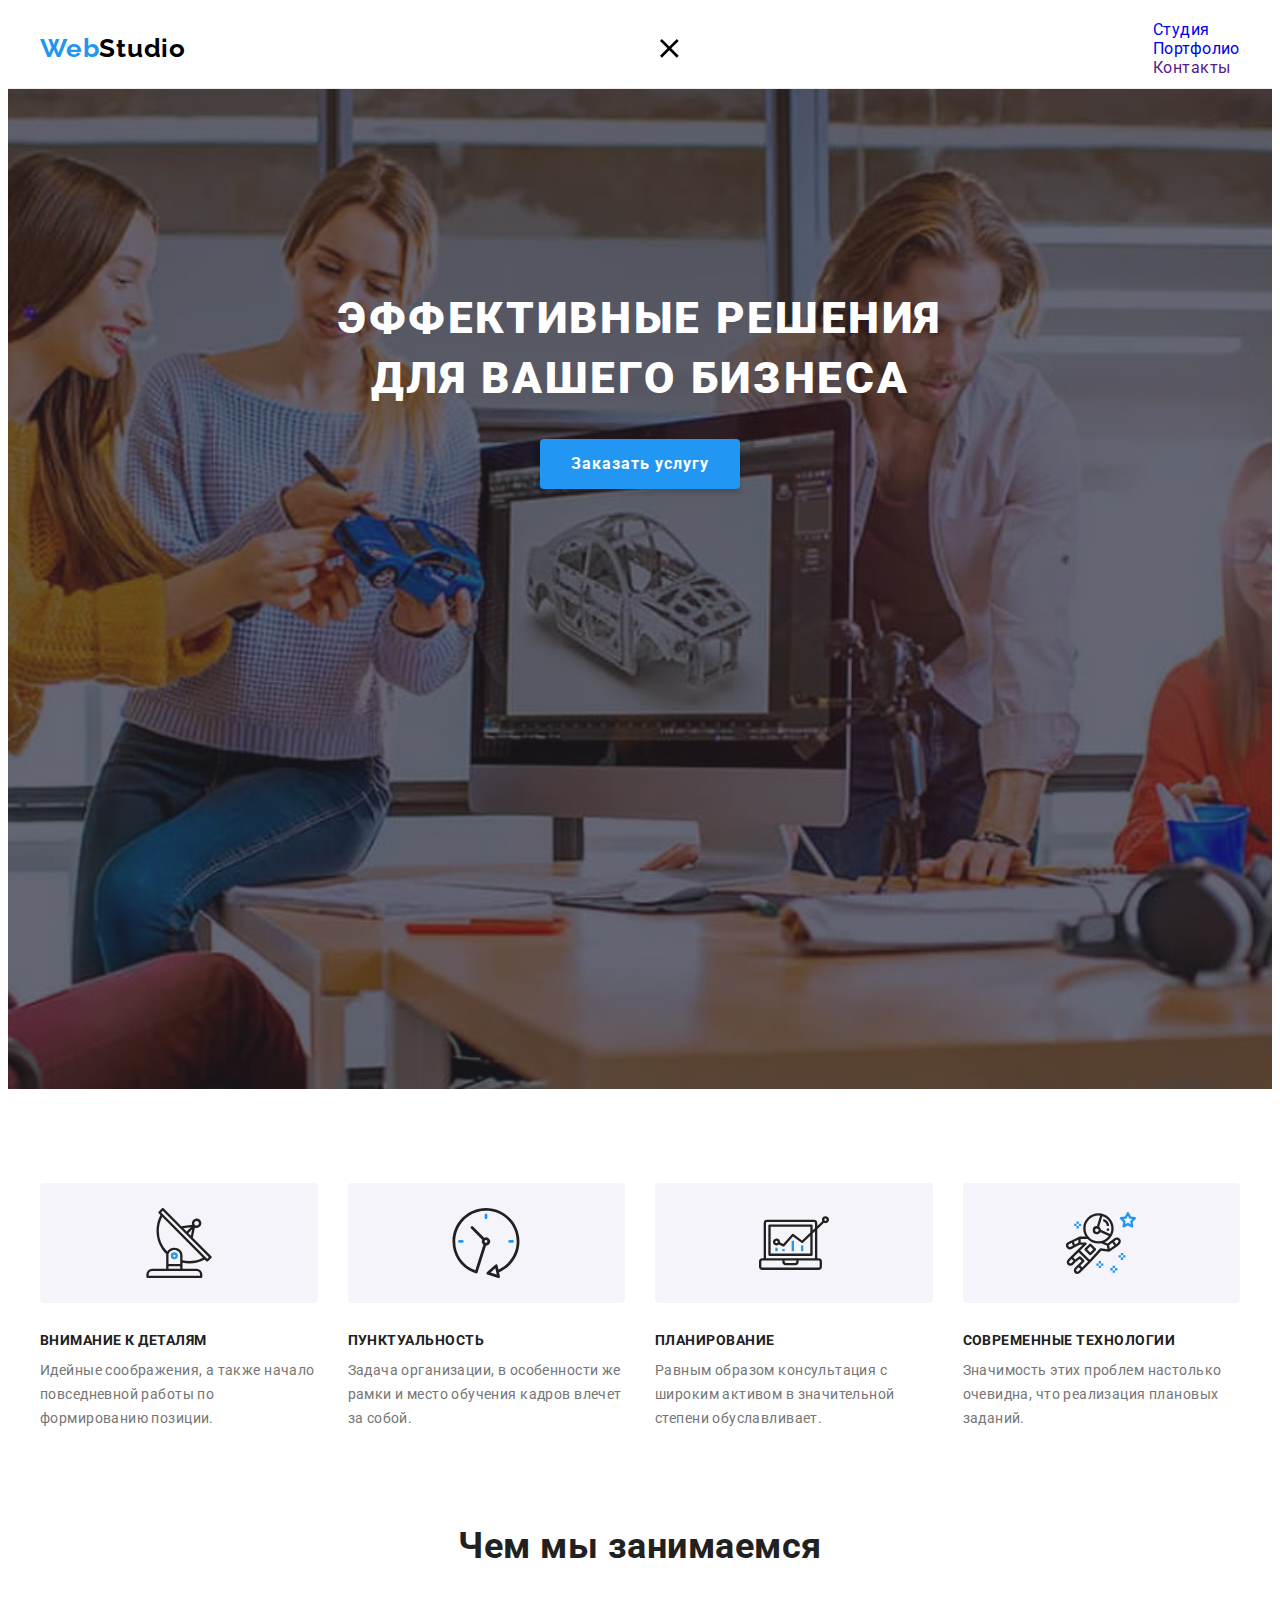
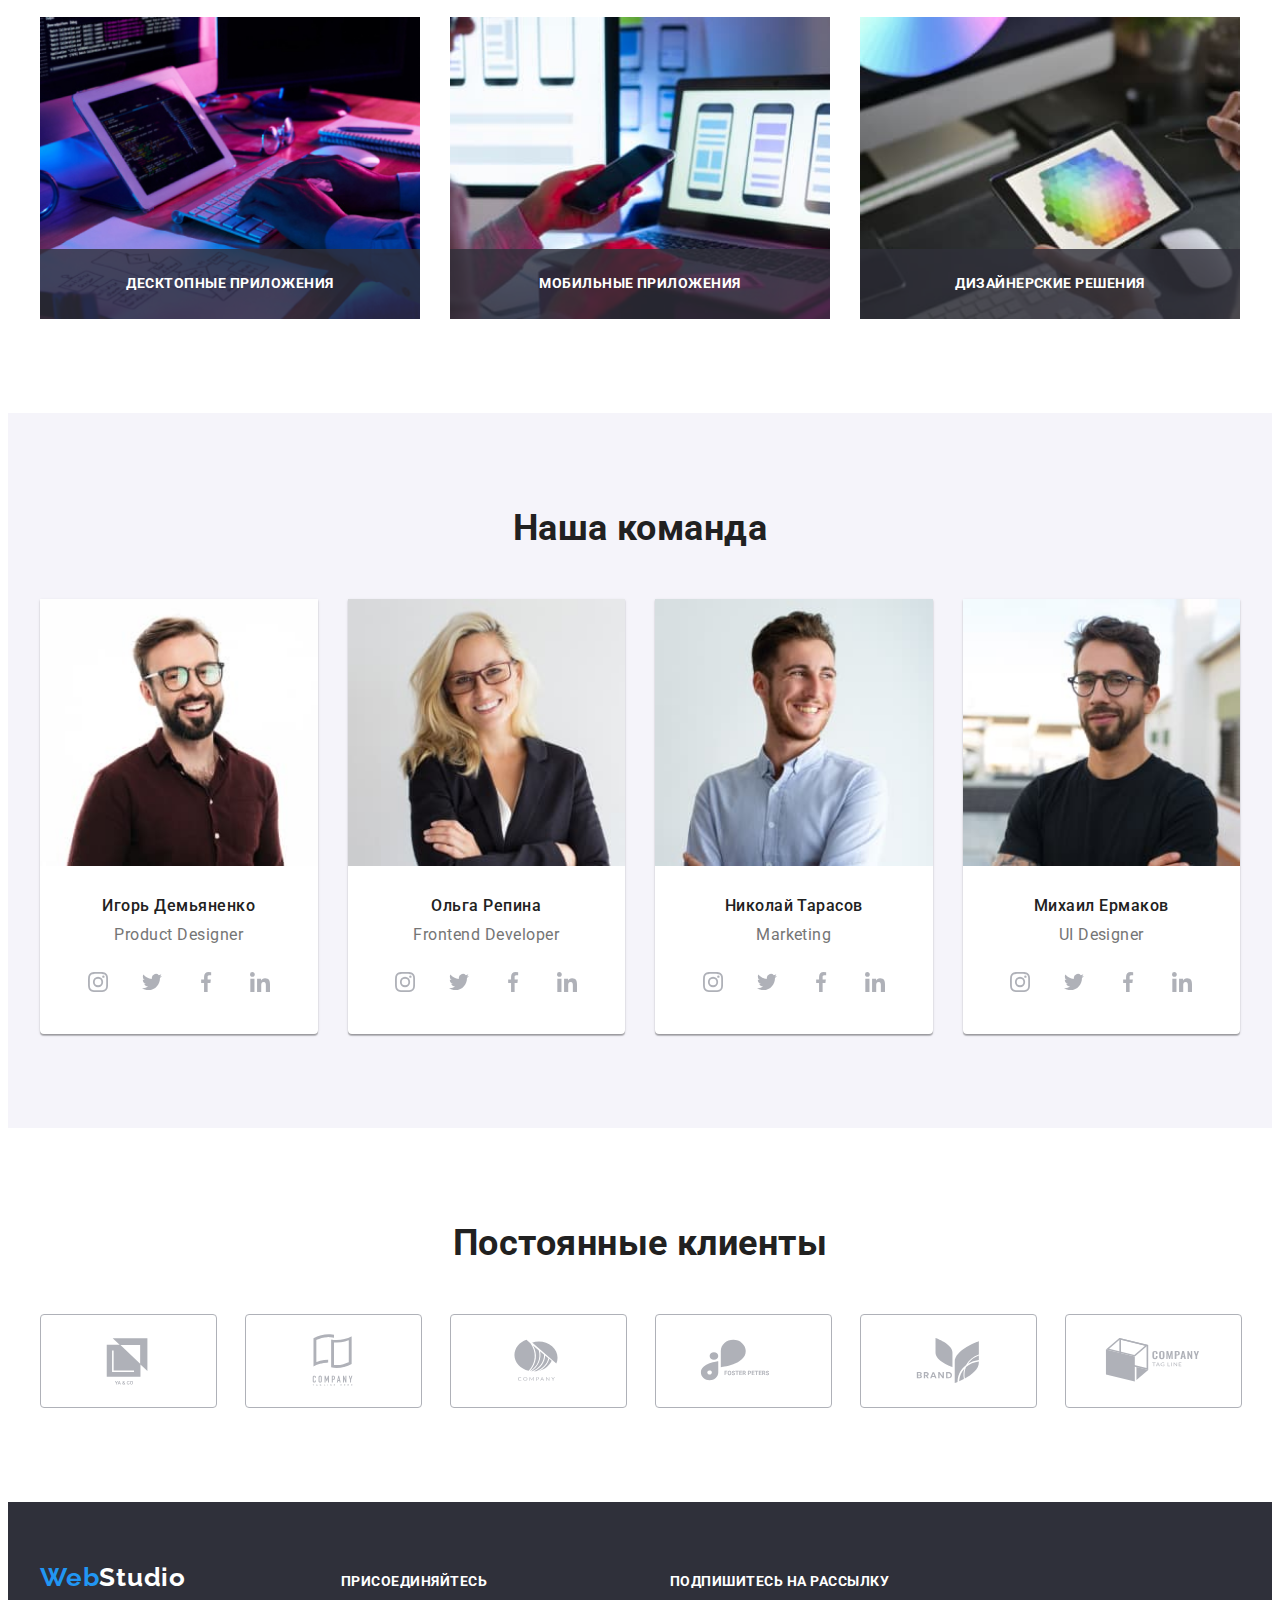
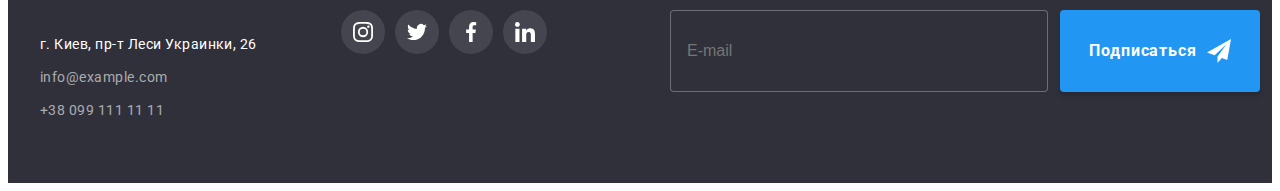
==== index.html @ d7cb46c3 "Выполняет адаптивную вёрстку" ====
<!DOCTYPE html>
<html lang="ru">
<head>
    <meta charset="UTF-8">
    <meta http-equiv="X-UA-Compatible" content="IE=edge">
    <meta name="viewport" content="width=device-width, initial-scale=1.0">
    <title>WebStudio</title>
    <link rel="preconnect" href="https://fonts.googleapis.com">
    <link rel="preconnect" href="https://fonts.gstatic.com" crossorigin>
    <link href="https://fonts.googleapis.com/css2?family=Raleway:wght@700&family=Roboto:wght@400;500;700;900&display=swap"
        rel="stylesheet">
    <link rel="stylesheet" href="https://cdnjs.cloudflare.com/ajax/libs/modern-normalize/1.1.0/modern-normalize.min.css"
        integrity="sha512-wpPYUAdjBVSE4KJnH1VR1HeZfpl1ub8YT/NKx4PuQ5NmX2tKuGu6U/JRp5y+Y8XG2tV+wKQpNHVUX03MfMFn9Q=="
        crossorigin="anonymous" referrerpolicy="no-referrer" />
    <link rel="stylesheet" href="./css/main.min.css" />
</head>
<body>
    <header class="header">
        <div class="header-container container">
            <nav class="header-nav">
                <a href="" lang="en" class="logo">Web<span lang="en" class="logo logo__studio">Studio</span>
                </a>
                <button 
                type="button" 
                class="menu-button is-open" 
                aria-expended="false" 
                aria-controls="menu-container"
                data-menu-button>
                    <svg 
                        width="40" 
                        height="40" 
                        aria-label="Переключатель мобильного меню"
                        >
                        <use class="menu-button__icon menu-button__icon-cross" href="./images/icons.svg#cross"></use>
                        <use class="menu-button__icon menu-button__icon-menu" href="./images/icons.svg#menu"></use>
                    </svg>
                </button>
                <div 
                lass="menu-container is-open" 
                id="menu-container" 
                data-menu>
                <ul class="site-nav list">
                    <li class="site-nav__item"><a href="./index.html" class="site-nav__link site-nav__link--current">Студия</a></li>
                    <li class="site-nav__item"><a href="./portfolio.html" class="site-nav__link">Портфолио</a></li>
                    <li class="site-nav__item"><a href="" class="site-nav__link">Контакты</a></li>
                </ul>
            </div>
            </nav>
            <!--ul class="header-contact list">
                <li class="header-contact__item">
                    <a href="mailto:info@devstudio.com" class="header-contact__link-mail">
                    <svg class="header-contact__icon-mail" width="16" height="12">
                        <use href="./images/icons.svg#mail"></use>
                    </svg> 
                    info@devstudio.com</a>
                </li>
                <li class="header-contact__item">
                    <a href="tel:+380961111111" class="header-contact__link-tel">
                    <svg class="header-contact__icon-tel" width="10" height="16">
                        <use href="./images/icons.svg#tel"></use>
                    </svg>
                    +38 096 111 11 11</a>
                </li>
            </ul-->
        </div>
    </header>
    <main>
        <!--Герой-->
        <section class="hero">
            <div class="container">
                <h1 class="hero__title">Эффективные решения для вашего бизнеса</h1>
                <button type="button" class="button" data-modal-open>Заказать услугу</button>
                <div class="backdrop is-hidden" data-modal>
                    <div class="modal">
                        <button class="modal-close-btn" data-modal-close>
                            <svg class="modal-close-btn__icon" width="11" height="11">
                                <use href="./images/icons.svg#close"></use>
                            </svg>
                        </button>
                        <form class="modal-form">
                            <p class="modal-form__title">Оставьте свои данные, мы вам перезвоним</p>
                            <label class="form-field">Имя
                                <span class="form-field__content">
                                    <input type="text" name="user-name" class="form-field__input" required/>
                                    <svg class="form-field__icon" width="18" height="18">
                                        <use href="./images/icons.svg#person"></use>
                                    </svg>
                                </span>
                            </label>
                            <label class="form-field">Телефон
                                <span class="form-field__content">
                                    <input type="tel" name="phone" class="form-field__input" required/>
                                    <svg class="form-field__icon" width="18" height="18">
                                        <use href="./images/icons.svg#phone"></use>
                                    </svg>
                                </span>
                            </label>
                            <label class="form-field">Почта
                                <span class="form-field__content">
                                    <input type="email" name="email" class="form-field__input" required/>
                                    <svg class="form-field__icon" width="18" height="18">
                                        <use href="./images/icons.svg#email"></use>
                                    </svg>
                                </span>
                            </label>
                            <label class="form-field form-field-comment">Комментарий
                                <textarea name="comment" placeholder="Введите текст" 
                                class="form-field__textarea"></textarea>
                            </label>
                            <label class="checkbox">
                                <input type="checkbox" name="checkbox" class="checkbox__input"/>
                                <svg class="checkbox__icon" width="16" height="15">
                                    <use href="./images/icons.svg#check"></use>
                                </svg>
                                <span class="checkbox__text">
                                Соглашаюсь с рассылкой и принимаю 
                                <a href="" class="checkbox__link">Условия договора</a>
                                </span>
                            </label>
                            <button type="submit" class="button modal-form__button">Отправить</button>
                        </form>
                    </div>
                </div>
            </div>
        </section>
        <!--Особенности-->
        <section class="features section">
            <div class="container">
                <h2 class="features__title section__title visually-hidden">Особенности</h2>
                <ul class="feature-list list">
                    <li class="feature-list__item">
                        <div class="feature-list__icon">
                            <svg width="70" height="70">
                                <use href="images/icons.svg#antenna"></use>
                            </svg>
                        </div>
                        <h3 class="feature-list__title">Внимание к деталям</h3>
                        <p class="feature-list__text">Идейные соображения, а также начало повседневной работы по формированию позиции.</p>
                    </li>
                    <li class="feature-list__item">
                        <div class="feature-list__icon">
                            <svg width="70" height="70">
                                <use href="images/icons.svg#clock"></use>
                            </svg>
                        </div>
                        <h3 class="feature-list__title">Пунктуальность</h3>
                        <p class="feature-list__text">Задача организации, в особенности же рамки и место обучения кадров влечет за собой.</p>
                    </li>
                    <li class="feature-list__item">
                        <div class="feature-list__icon">
                            <svg width="70" height="70">
                                <use href="images/icons.svg#diagram"></use>
                            </svg>
                        </div>
                        <h3 class="feature-list__title">Планирование</h3>
                        <p class="feature-list__text">Равным образом консультация с широким активом в значительной степени обуславливает.</p>
                    </li>
                    <li class="feature-list__item">
                        <div class="feature-list__icon">
                            <svg width="70" height="70">
                                <use href="images/icons.svg#astronaut"></use>
                            </svg>
                        </div>
                        <h3 class="feature-list__title">Современные технологии</h3>
                        <p class="feature-list__text">Значимость этих проблем настолько очевидна, что реализация плановых заданий.</p>
                    </li>
                </ul>
            </div>
        </section>
        <!--Чем мы занимаемся-->
        <section class="about section">
            <div class="container">
                <h2 class="about__title section__title">Чем мы занимаемся</h2>
                <ul class="about-list list">
                    <li class="about-list__item">
                        <img 
                        src="./images/box1.jpg" 
                        alt="разработчик верстает сайт" 
                        width="370" 
                        height="294"
                        />
                        <p class="about-list__label">Десктопные приложения</p>
                    </li>
                    <li class="about-list__item">
                        <img 
                        src="./images/box2.jpg" 
                        alt="разработчик создаёт мобильное приложение" 
                        width="370" 
                        height="294" 
                        /> 
                        <p class="about-list__label">Мобильные приложения</p>
                    </li>
                    <li class="about-list__item">
                        <img
                        src="./images/box3.jpg" 
                        alt="дизайнер разрабатывает логотип сайта"
                        width="370" 
                        height="294"
                        />
                        <p class="about-list__label">Дизайнерские решения</p>
                    </li>
                </ul>
            </div>
        </section>
        <!--Наша команда-->
        <section class="team section">
            <div class="container">
                <h2 class="team__title section__title">Наша команда</h2>
                <ul class="team-list list">
                    <li class="team-list__item">
                        <img 
                        src="./images/img1.jpg" 
                        alt="член команды"
                        width="270"
                        height="260"
                        />
                        <div class="team-list__meta">
                            <h3 class="team-list__name">Игорь Демьяненко</h3>
                            <p lang="en" class="team-list__position">Product Designer</p>
                            <ul class="social-list list">
                                <li class="social-list__item"><a href="" class="social-list__link">
                                    <svg class="social-list__icon" width="20" height="20">
                                        <use href="./images/icons.svg#instagram"></use>
                                    </svg>
                                    </a>
                                </li>
                                <li class="social-list__item"><a href="" class="social-list__link">
                                    <svg class="social-list__icon" width="20" height="20">
                                        <use href="./images/icons.svg#twitter"></use>
                                    </svg>
                                    </a>
                                </li>
                                <li class="social-list__item"><a href="" class="social-list__link">
                                    <svg class="social-list__icon" width="20" height="20">
                                        <use href="./images/icons.svg#facebook"></use>
                                    </svg>
                                    </a>
                                </li>
                                <li class="social-list__item"><a href="" class="social-list__link">
                                    <svg class="social-list__icon" width="20" height="20">
                                        <use href="./images/icons.svg#linkedin"></use>
                                    </svg>
                                    </a>
                                </li>
                            </ul>
                        </div>
                    </li>
                    <li class="team-list__item">
                        <img 
                        src="./images/img2.jpg" 
                        alt="член команды"
                        width="270"
                        height="260" 
                        />
                        <div class="team-list__meta">
                            <h3 class="team-list__name">Ольга Репина</h3>
                            <p lang="en" class="team-list__position">Frontend Developer</p>
                            <ul class="social-list list">
                                <li class="social-list__item"><a href="" class="social-list__link">
                                        <svg class="social-list__icon" width="20" height="20">
                                            <use href="./images/icons.svg#instagram"></use>
                                        </svg>
                                    </a>
                                </li>
                                <li class="social-list__item"><a href="" class="social-list__link">
                                        <svg class="social-list__icon" width="20" height="20">
                                            <use href="./images/icons.svg#twitter"></use>
                                        </svg>
                                    </a>
                                </li>
                                <li class="social-list__item"><a href="" class="social-list__link">
                                        <svg class="social-list__icon" width="20" height="20">
                                            <use href="./images/icons.svg#facebook"></use>
                                        </svg>
                                    </a>
                                </li>
                                <li class="social-list__item"><a href="" class="social-list__link">
                                        <svg class="social-list__icon" width="20" height="20">
                                            <use href="./images/icons.svg#linkedin"></use>
                                        </svg>
                                    </a>
                                </li>
                            </ul>
                        </div>
                    </li>
                    <li class="team-list__item">
                        <img 
                        src="./images/img3.jpg" 
                        alt="член команды"
                        width="270"
                        height="260"
                        />
                        <div class="team-list__meta">
                            <h3 class="team-list__name">Николай Тарасов</h3>
                            <p lang="en" class="team-list__position">Marketing</p>
                            <ul class="social-list list">
                                <li class="social-list__item"><a href="" class="social-list__link">
                                        <svg class="social-list__icon" width="20" height="20">
                                            <use href="./images/icons.svg#instagram"></use>
                                        </svg>
                                    </a>
                                </li>
                                <li class="social-list__item"><a href="" class="social-list__link">
                                        <svg class="social-list__icon" width="20" height="20">
                                            <use href="./images/icons.svg#twitter"></use>
                                        </svg>
                                    </a>
                                </li>
                                <li class="social-list__item"><a href="" class="social-list__link">
                                        <svg class="social-list__icon" width="20" height="20">
                                            <use href="./images/icons.svg#facebook"></use>
                                        </svg>
                                    </a>
                                </li>
                                <li class="social-list__item"><a href="" class="social-list__link">
                                        <svg class="social-list__icon" width="20" height="20">
                                            <use href="./images/icons.svg#linkedin"></use>
                                        </svg>
                                    </a>
                                </li>
                            </ul>
                        </div>
                    </li>
                    <li class="team-list__item">
                        <img 
                        src="./images/img4.jpg" 
                        alt="член команды"
                        width="270"
                        height="260" 
                        />
                        <div class="team-list__meta">
                            <h3 class="team-list__name">Михаил Ермаков</h3>
                            <p lang="en" class="team-list__position">UI Designer</p>
                            <ul class="social-list list">
                                <li class="social-list__item"><a href="" class="social-list__link">
                                        <svg class="social-list__icon" width="20" height="20">
                                            <use href="./images/icons.svg#instagram"></use>
                                        </svg>
                                    </a>
                                </li>
                                <li class="social-list__item"><a href="" class="social-list__link">
                                        <svg class="social-list__icon" width="20" height="20">
                                            <use href="./images/icons.svg#twitter"></use>
                                        </svg>
                                    </a>
                                </li>
                                <li class="social-list__item"><a href="" class="social-list__link">
                                        <svg class="social-list__icon" width="20" height="20">
                                            <use href="./images/icons.svg#facebook"></use>
                                        </svg>
                                    </a>
                                </li>
                                <li class="social-list__item"><a href="" class="social-list__link">
                                        <svg class="social-list__icon" width="20" height="20">
                                            <use href="./images/icons.svg#linkedin"></use>
                                        </svg>
                                    </a>
                                </li>
                            </ul>
                        </div>
                    </li>
                </ul>
            </div>
        </section>
        <!--Постоянные клиенты-->
        <section class="clients section">
            <div class="container">
                <h2 class="clients__title section__title">Постоянные клиенты</h2>
                <ul class="client-list list">
                    <li class="client-list__item">
                        <a href="" class="client-list__link">
                            <svg class="client-list__icon" width="106" height="60">
                                <use href="images/icons.svg#client1"></use>
                            </svg>
                        </a>
                    </li>
                    <li class="client-list__item">
                        <a href="" class="client-list__link">
                            <svg class="client-list__icon" width="106" height="60">
                                <use href="images/icons.svg#client2"></use>
                            </svg>
                        </a>
                    </li>
                    <li class="client-list__item">
                        <a href="" class="client-list__link">
                            <svg class="client-list__icon" width="106" height="60">
                                <use href="images/icons.svg#client3"></use>
                            </svg>
                        </a>
                    </li>
                    <li class="client-list__item">
                        <a href="" class="client-list__link">
                            <svg class="client-list__icon" width="106" height="60">
                                <use href="images/icons.svg#client4"></use>
                            </svg>
                        </a>
                    </li>
                    <li class="client-list__item">
                        <a href="" class="client-list__link">
                            <svg class="client-list__icon" width="106" height="60">
                                <use href="images/icons.svg#client5"></use>
                            </svg>
                        </a>
                    </li>
                    <li class="client-list__item">
                        <a href="" class="client-list__link">
                            <svg class="client-list__icon" width="106" height="60">
                                <use href="images/icons.svg#client6"></use>
                            </svg>
                        </a>
                    </li>
                </ul>
            </div>
        </section>
    </main>
    <footer class="footer">
        <div class="container footer__container">
            <div class="address-block">
                <a href="" lang="en" class="logo address-block__logo">Web<span lang="en" 
                    class="logo logo__studio--inverse address-block__logo">Studio</span>
                </a>
                <address>
                    <ul class="address-list list">
                        <li class="address-list__item">
                            <a href="https://www.google.com/maps/d/viewer?msa=0&mid=10uSM3H-mIU3GznYo2szRIEphczw&ll=50.42732700000001%2C30.538092&z=17#:~:text=%3Ciframe%20src%3D%22https%3A//www.google.com/maps/d/embed%3Fmid%3D10uSM3H%2DmIU3GznYo2szRIEphczw%26ehbc%3D2E312F%22%20width%3D%22640%22%20height%3D%22480%22%3E%3C/iframe%3E"
                            target="_blank"
                            rel="noopener noreferrer nofollow"
                            class="address-list__link"
                            >г. Киев, пр-т Леси Украинки, 26
                            </a>
                        </li>
                        <li class="address-list__item">
                            <a href="mailto:info@example.com" class="address-list__link address-list__link-mail">info@example.com</a>
                        </li>
                        <li class="address-list__item">
                            <a href="tel:+380991111111" class="address-list__link address-list__link-tel">+38 099 111 11 11</a>
                        </li>
                    </ul>
                </address>
            </div>
            <div class="footer-social">
                <p class="footer-social__text">Присоединяйтесь</p>
                <ul class="social-list list">
                    <li class="social-list__item">
                        <a href="" class="social-list__link footer-social__link">
                            <svg class="social-list__icon footer-social__icon" width="20" height="20">
                                <use href="./images/icons.svg#instagram"></use>
                            </svg>
                        </a>
                    </li>
                    <li class="social-list__item">
                        <a href="" class="social-list__link footer-social__link">
                            <svg class="social-list__icon footer-social__icon" width="20" height="20">
                                <use href="./images/icons.svg#twitter"></use>
                            </svg>
                        </a>
                    </li>
                    <li class="social-list__item">
                        <a href="" class="social-list__link footer-social__link">
                            <svg class="social-list__icon footer-social__icon" width="20" height="20">
                                <use href="./images/icons.svg#facebook"></use>
                            </svg>
                        </a>
                    </li>
                    <li class="social-list__item">
                        <a href="" class="social-list__link footer-social__link">
                            <svg class="social-list__icon footer-social__icon" width="20" height="20">
                                <use href="./images/icons.svg#linkedin"></use>
                            </svg>
                        </a>
                    </li>
                </ul>
            </div>
            <form class="footer-form">
                <p class="footer-form__text">Подпишитесь на рассылку</p>
                <div class="email-form">
                    <label class="email-form__label">
                        <input type="email" name="mail" placeholder="E-mail" class="email-form__input" />
                    </label>
                    <button type="submit" class="button email-form__btn">Подписаться
                        <svg class="email-form__icon" width="24" height="24">
                            <use href="./images/icons.svg#send"></use>
                        </svg>
                    </button>
                </div>
            </form>
        </div>
    </footer-->
    <script src="./js/mobile-menu.js"></script>
    <script src="./js/modal.js"></script>
</body>
</html>
---- css/main.min.css ----
:root{--primary-text-color: #757575;--title-text-color:  #212121;--accent-color: #2196F3;--white-color: #FFFFFF;--black-color: #000000;--secondary-background-color: #F5F4FA;--background-color-hero: #C4C4C4;--background-color-gradient: rgba(47, 48, 58, 0.4);--background-footer-color: #2F303A;--background-color-btn-order: #188CE8;--text-adress-color: rgba(255, 255, 255, 0.6);--border-project-color: #EEEEEE;--border-header-color: #ECECEC;--icon-color: #AFB1B8;--icon-background-footer: rgba(255, 255, 255, 0.1);--background-overlay-about: rgba(47, 48, 58, 0.8);--background-overlay-modal: rgba(0, 0, 0, 0.2);--overlay-project-card: rgba(33, 150, 243, 0.9);--modal-input-color: rgba(33, 33, 33, 0.2);--timing-function: cubic-bezier(0.4, 0, 0.2, 1)}.visually-hidden{position:absolute;white-space:nowrap;width:1px;height:1px;overflow:hidden;border:0;padding:0;clip:rect(0 0 0 0);clip-path:inset(50%);margin:-1px}p,h1,h2,h3,h4,h5,h6{margin:0}.list{list-style:none;margin:0;padding:0}a{display:block;text-decoration:none}img{display:block;max-width:100%;width:100%;height:auto}body{background-color:var(--white-color);color:var(--primary-text-color);font-family:"Roboto", sans-serif;letter-spacing:0.03em}body.modal-open{overflow:hidden}.section{padding-top:60px;padding-bottom:60px;margin-right:auto;margin-left:auto}.section__title{margin-bottom:30px;color:var(--title-text-color);font-size:28px;line-height:1.18;text-align:center}@media screen and (min-width: 1200px){.section{padding-top:94px;padding-bottom:94px}.section__title{margin-bottom:50px;font-size:36px;line-height:1.17}}.container{min-width:320px;width:100%;padding-left:15px;padding-right:15px;margin-right:auto;margin-left:auto}@media screen and (min-width: 480px){.container{width:480px}}@media screen and (min-width: 768px){.container{width:768px}}@media screen and (min-width: 1200px){.container{width:1200px}}.header{position:relative;border-bottom:1px solid var(--border-header-color)}.header-container{display:flex;align-items:center}.header-nav{display:flex;align-items:center;justify-content:space-between;width:100%;min-height:80px}.menu-button{display:inline-flex;align-items:center;margin:0;padding:0;border:none;background-color:transparent}.menu-button:hover,.menu-button:focus{fill:var(--accent-color)}.menu-button__icon-cross{display:none}.menu-button.is-open .menu-button__icon-cross{display:block}.menu-button.is-open .menu-button__icon-menu{display:none}.menu-container{display:none;position:absolute;top:100%;left:0;width:100%;background-color:var(--white-color);padding:48px 40px;font-weight:500;font-size:40px;line-height:1.18;letter-spacing:.02em}.logo{font-weight:700;font-size:26px;line-height:1.19;letter-spacing:.03em;font-family:Raleway;color:var(--accent-color)}.logo__studio{color:var(--black-color)}.logo__studio--inverse{color:var(--white-color);margin-bottom:0}.header-contact{display:flex;align-items:center;margin-left:auto}.header-contact__item:not(:first-child){margin-left:50px}.header-contact__link-mail,.header-contact__link-tel{display:flex;align-items:center;justify-content:center;padding-top:32px;padding-bottom:32px;color:var(--primary-text-color);font-weight:500;font-size:14px;line-height:1.14;letter-spacing:.02em;transition:color 250ms var(--timing-function)}.header-contact__link-mail:hover,.header-contact__link-mail:focus,.header-contact__link-tel:hover,.header-contact__link-tel:focus{color:var(--accent-color)}.header-contact__icon-mail,.header-contact__icon-tel{margin-right:10px;fill:currentColor}.hero{height:400px;padding-top:118px;padding-bottom:118px;margin-left:auto;margin-right:auto;background-color:var(--background-color-hero);background-image:linear-gradient(to right, var(--background-color-gradient), var(--background-color-gradient)),url(../images/hero.jpg);background-repeat:no-repeat;background-position:center;background-size:cover;text-align:center}@media screen and (min-width: 480px){.hero{max-width:480px}}@media screen and (min-width: 768px){.hero{max-width:768px}}@media screen and (min-width: 1200px){.hero{max-width:1600px;height:600px;padding-top:200px;padding-bottom:200px}}.hero__title{margin-bottom:30px;margin-left:auto;margin-right:auto;font-weight:900;font-size:26px;line-height:1.62;letter-spacing:.06em;color:var(--white-color);text-align:center;text-transform:uppercase}@media screen and (min-width: 480px){.hero__title{width:360px}}@media screen and (min-width: 1200px){.hero__title{width:696px;font-weight:900;font-size:44px;line-height:1.36;letter-spacing:.06em}}.button{display:inline-block;min-width:200px;border:none;border-radius:4px;padding-top:10px;padding-bottom:10px;box-shadow:0px 4px 4px rgba(0,0,0,0.15);cursor:pointer;background-color:var(--accent-color);color:var(--white-color);font-family:inherit;font-weight:700;font-size:16px;line-height:1.87;letter-spacing:.06em;text-align:center;transition:background-color 250ms var(--timing-function)}.button:hover,.button:focus{background-color:var(--background-color-btn-order)}.backdrop{position:fixed;top:0;left:0;width:100%;height:100%;background-color:var(--background-overlay-modal);opacity:1;overflow-y:scroll;transition:opacity 250ms var(--timing-function),visibility 250ms var(--timing-function)}.backdrop.is-hidden{opacity:0;pointer-events:none;visibility:hidden}.modal{position:absolute;top:50%;left:50%;transform:translate(-50%, -50%) scale(1);display:block;max-width:450px;width:100%;padding:40px;border-radius:4px;background-color:var(--white-color);box-shadow:0px 1px 3px rgba(0,0,0,0.12),0px 1px 1px rgba(0,0,0,0.14),0px 2px 1px rgba(0,0,0,0.2);transition:transform 250ms var(--timing-function),box-shadow 250ms var(--timing-function)}.backdrop.is-hidden .modal{transform:translate(-50%, -50%) scale(0.5)}@media screen and (min-width: 1200px){.modal{max-width:528px}}.modal-close-btn{position:absolute;top:8px;right:8px;cursor:pointer;width:30px;height:30px;padding:0;border:1px solid rgba(0,0,0,0.1);border-radius:50%;background-color:transparent}.modal-close-btn__icon{fill:var(--black-color);transition:fill 250ms var(--timing-function)}.modal-close-btn:focus .modal-close-btn__icon,.modal-close-btn:hover .modal-close-btn__icon{fill:var(--accent-color)}.modal-form__title{margin-bottom:12px;font-weight:700;font-size:20px;line-height:1.5;text-align:center;color:var(--title-text-color)}@media screen and (min-width: 1200px){.modal-form__title{font-weight:700;font-size:20px;line-height:1.15}}.modal-form__button{padding-left:56px;padding-right:55px;margin-top:30px}.form-field{display:block;padding:0;font-size:12px;line-height:1.17;letter-spacing:.01em;text-align:left;color:var(--primary-text-color)}.form-field:nth-child(-n+4){margin-bottom:10px}.form-field-comment{margin-bottom:20px}.form-field__content{position:relative;display:block;margin-top:4px}.form-field__input{width:100%;height:40px;padding:11px 12px 11px 42px;border:1px solid var(--modal-input-color);border-radius:4px;outline:none;color:var(--title-text-color);transition:border 250ms var(--timing-function)}.form-field__input:focus{border:1px solid var(--accent-color)}.form-field__icon{position:absolute;top:50%;left:12px;transform:translateY(-50%);fill:var(--title-text-color);transition:fill 250ms var(--timing-function)}.form-field__input:focus+.form-field__icon{fill:var(--accent-color)}.form-field__textarea{display:block;width:100%;height:120px;padding:12px 16px;margin-top:4px;border:1px solid var(--modal-input-color);border-radius:4px;font:inherit;resize:none;outline:none;transition:border 250ms var(--timing-function)}.form-field__textarea:focus{border:1px solid var(--accent-color)}.form-field__textarea::placeholder{font-size:14px;line-height:1.14;letter-spacing:.01em;color:rgba(117,117,117,0.5)}@media screen and (min-width: 1200px){.form-field__textarea::placeholder{font-size:12px;line-height:1.17;letter-spacing:.01em}}.checkbox{position:relative;display:inline-flex;align-items:center;justify-content:right;max-width:370px;width:100%}@media screen and (min-width: 1200px){.checkbox{max-width:425px}}.checkbox__text{margin-right:0;font-size:12px;line-height:1.17;color:var(--primary-text-color)}@media screen and (min-width: 1200px){.checkbox__text{font-size:14px;line-height:1.71}}.checkbox__link{display:inline-block;text-decoration:underline;color:var(--accent-color);font-size:12px;line-height:1.17}@media screen and (min-width: 1200px){.checkbox__link{font-size:14px;line-height:1.71}}.checkbox__input{-webkit-appearance:none;-moz-appearance:none;-appearance:none}.checkbox__icon{position:absolute;top:50%;left:0;transform:translateY(-50%);margin-right:8px;border:2px solid var(--title-text-color);border-radius:2px;background-color:transparent;fill:transparent;transition:border 250ms var(--timing-function),fill 250ms var(--timing-function),background-color 250ms var(--timing-function)}.checkbox:focus:checked+.checkbox__icon,.checkbox__input:checked+.checkbox__icon{border:2px solid transparent;fill:var(--white-color);background-color:var(--accent-color)}@media screen and (min-width: 1200px){.features{padding-bottom:0}}@media screen and (min-width: 768px){.feature-list{display:flex;flex-wrap:wrap;margin:-15px}}@media screen and (min-width: 1200px){.feature-list{display:flex;align-items:center;justify-content:center;margin:0 -15px}}@media screen and (min-width: 768px){.feature-list__item{flex-basis:calc((100% - 2*30px) / 2);margin:15px}}@media screen and (min-width: 1200px){.feature-list__item{flex-basis:calc((100% / 4) - 30px);margin:0 15px}}@media screen and (max-width: 767px){.feature-list__item:not(:last-child){margin-bottom:30px}}.feature-list__icon{display:flex;align-items:center;justify-content:center;width:100%;height:120px;margin-bottom:30px;border:none;border-radius:4px;background-color:var(--secondary-background-color)}.feature-list__title{margin-bottom:10px;color:var(--title-text-color);font-size:14px;line-height:1.14;text-align:center;text-transform:uppercase}@media screen and (min-width: 768px){.feature-list__title{text-align:left}}.feature-list__text{font-size:14px;line-height:1.71;letter-spacing:.03em}@media screen and (max-width: 1199.5px){.about{display:none}}.about-list{display:flex;margin-left:-30px}.about-list__item{position:relative;flex-basis:calc((100% - 3*30px) / 3);margin-left:30px;z-index:-1}.about-list__label{position:absolute;left:0;bottom:0;width:100%;padding-top:27px;padding-bottom:27px;font-weight:700;font-size:14px;line-height:1.14;text-align:center;text-transform:uppercase;background-color:var(--background-overlay-about);color:var(--white-color)}.team{width:100%;background-color:var(--secondary-background-color)}@media screen and (min-width: 768px){.team-list{display:flex;flex-wrap:wrap;margin:-15px}}@media screen and (min-width: 1200px){.team-list{display:flex;align-items:center;justify-content:center;margin:0 -15px}}.team-list__item{box-shadow:0px 1px 3px rgba(0,0,0,0.12),0px 1px 1px rgba(0,0,0,0.14),0px 2px 1px rgba(0,0,0,0.2);border-radius:0px 0px 4px 4px;background-color:var(--white-color)}@media screen and (max-width: 767px){.team-list__item:not(:last-child){margin-bottom:30px}}@media screen and (min-width: 768px){.team-list__item{flex-basis:calc((100% - 2*30px) / 2);margin:15px}}@media screen and (min-width: 1200px){.team-list__item{flex-basis:calc((100% / 4) - 30px);margin:0 15px}}.team-list__meta{padding-top:30px;padding-bottom:24px}@media screen and (min-width: 1200px){.team-list__meta{padding-bottom:30px}}.team-list__name{margin-bottom:10px;color:var(--title-text-color);font-weight:500;font-size:16px;line-height:1.19;text-align:center}.team-list__position{font-size:16px;line-height:1.19;text-align:center;margin-bottom:16px}.social-list{display:flex;align-items:center;justify-content:center}.social-list__item:not(:first-child){margin-left:10px}.social-list__link{display:flex;align-items:center;justify-content:center;width:44px;height:44px;border-radius:50%;color:var(--icon-color);transition:color 250ms var(--timing-function),background-color 250ms var(--timing-function)}.social-list__link:hover,.social-list__link:focus{color:var(--white-color);background-color:var(--accent-color)}.social-list__icon{fill:currentColor}.client-list{display:flex;flex-wrap:wrap;margin:-15px}@media screen and (min-width: 1200px){.client-list{margin:0 -15px}}.client-list__item{flex-basis:calc((100% - 2*30px) / 2);margin:15px}@media screen and (min-width: 768px){.client-list__item{flex-basis:calc((100% - 3*30px) / 3)}}@media screen and (min-width: 1200px){.client-list__item{flex-basis:calc((100% - 6*30px) / 6);margin:0 15px}}.client-list__link{display:flex;align-items:center;justify-content:center;justify-content:center;width:100%;height:92px;border:1px solid var(--icon-color);border-radius:4px;color:var(--icon-color);transition:color 250ms var(--timing-function),border 250ms var(--timing-function)}.client-list__link:hover,.client-list__link:focus{border:1px solid var(--accent-color);color:var(--accent-color)}.client-list__icon{fill:currentColor}.filters{display:flex;align-items:center;justify-content:center;margin-bottom:50px}.filters__item:not(:first-child){margin-left:8px}.filters__button{display:inline-block;border:1px solid transparent;border-radius:4px;min-width:73px;padding:6px 22px;cursor:pointer;background-color:var(--secondary-background-color);color:var(--title-text-color);font-family:inherit;font-weight:500;font-size:16px;line-height:1.62;letter-spacing:.03em;text-align:center;transition:background-color 250ms var(--timing-function),color 250ms var(--timing-function),box-shadow 250ms var(--timing-function)}.filters__button:hover,.filters__button:focus{background-color:var(--accent-color);color:var(--white-color);box-shadow:0px 3px 1px rgba(0,0,0,0.1),0px 1px 2px rgba(0,0,0,0.08),0px 2px 2px rgba(0,0,0,0.12)}.project-list{display:flex;flex-wrap:wrap;margin-top:-30px;margin-left:-30px}.project-list__item{flex-basis:370px;margin-top:30px;margin-left:30px;background-color:var(--white-color)}.product__link{display:block;transition:box-shadow 250ms var(--timing-function)}.product__link:hover,.product__link:focus{box-shadow:0px 1px 1px rgba(0,0,0,0.12),0px 4px 4px rgba(0,0,0,0.06),1px 4px 6px rgba(0,0,0,0.16)}.product__overlay{position:relative;overflow:hidden}.product__text{position:absolute;top:0;left:0;width:100%;height:101%;padding:63px 24px;font-size:18px;line-height:1.56;color:var(--white-color);background-color:var(--overlay-project-card);transform:translateY(100%);transition:transform 250ms var(--timing-function)}.product__link:hover .product__text,.product__link:focus .product__text{transform:translateY(0)}.product__meta{padding:20px 24px;border-right:1px solid var(--border-project-color);border-bottom:1px solid var(--border-project-color);border-left:1px solid var(--border-project-color)}.product__name{margin-bottom:4px;color:var(--title-text-color);font-size:18px;line-height:2;letter-spacing:.06em}.product__description{color:var(--primary-text-color);font-size:16px;line-height:1.87}.footer{padding-top:60px;padding-bottom:60px;text-align:center;background-color:var(--background-footer-color)}@media screen and (min-width: 1200px){.footer{text-align:left}}@media screen and (min-width: 768px){.footer__container{display:flex;align-items:baseline;flex-wrap:wrap}}@media screen and (min-width: 1200px){.footer__container{display:flex;align-items:baseline}}@media screen and (min-width: 768px){.address-block{margin-left:61px}}@media screen and (min-width: 1200px){.address-block{margin-right:70px;margin-left:0}}.address-block__logo{display:inline-block;margin-bottom:20px}.address-list{width:232px;margin-right:auto;margin-left:auto;margin-bottom:60px}@media screen and (min-width: 1200px){.address-list{width:231px;margin:0}}.address-list__item:not(:last-child){margin-bottom:8px}@media screen and (min-width: 1200px){.address-list__item:not(:last-child){margin-bottom:9px}}.address-list__link{color:var(--white-color);font-style:normal;font-size:14px;line-height:1.71;transition:color 250ms var(--timing-function)}.address-list__link:hover,.address-list__link:focus{color:var(--accent-color)}.address-list__link-mail,.address-list__link-tel{color:var(--text-adress-color);transition:color 250ms var(--timing-function)}.address-list__link-mail:hover,.address-list__link-mail:focus,.address-list__link-tel:hover,.address-list__link-tel:focus{color:var(--accent-color)}.footer-social{width:206px;margin-right:auto;margin-left:auto;margin-bottom:60px}@media screen and (min-width: 768px){.footer-social{margin-right:74px;margin-bottom:0}}@media screen and (min-width: 1200px){.footer-social{margin:0}}.footer-social__text{margin-bottom:20px;font-weight:700;font-size:14px;line-height:1.14;text-transform:uppercase;color:var(--white-color)}.footer-social__link{background-color:var(--icon-background-footer);color:var(--white-color);transition:background-color 250ms var(--timing-function)}.footer-social__link:hover,.footer-social__link:focus{background-color:var(--accent-color)}.footer-social__icon{fill:currentColor}@media screen and (min-width: 768px){.footer-form{width:450px;margin-left:auto;margin-right:auto}}@media screen and (min-width: 1200px){.footer-form{width:570px;margin-left:auto;margin-right:0}}.footer-form__text{margin-bottom:20px;font-weight:700;font-size:14px;line-height:1.14;text-transform:uppercase;color:var(--white-color)}@media screen and (min-width: 1200px){.email-form{display:flex}}@media screen and (min-width: 1200px){.email-form__label{margin-right:12px}}.email-form__input{display:inline-block;width:100%;height:50px;padding-top:15px;padding-bottom:15px;padding-left:16px;margin-bottom:20px;border:1px solid rgba(255,255,255,0.3);border-radius:4px;outline:none;font-size:16px;line-height:1.25;color:var(--text-adress-color);background-color:var(--background-footer-color)}@media screen and (min-width: 1200px){.email-form__input{width:358px;margin-bottom:0}}.email-form__btn{display:inline-flex;align-items:center;justify-content:center}.email-form__icon{margin-left:10px;fill:var(--white-color)}
/*# sourceMappingURL=main.min.css.map */
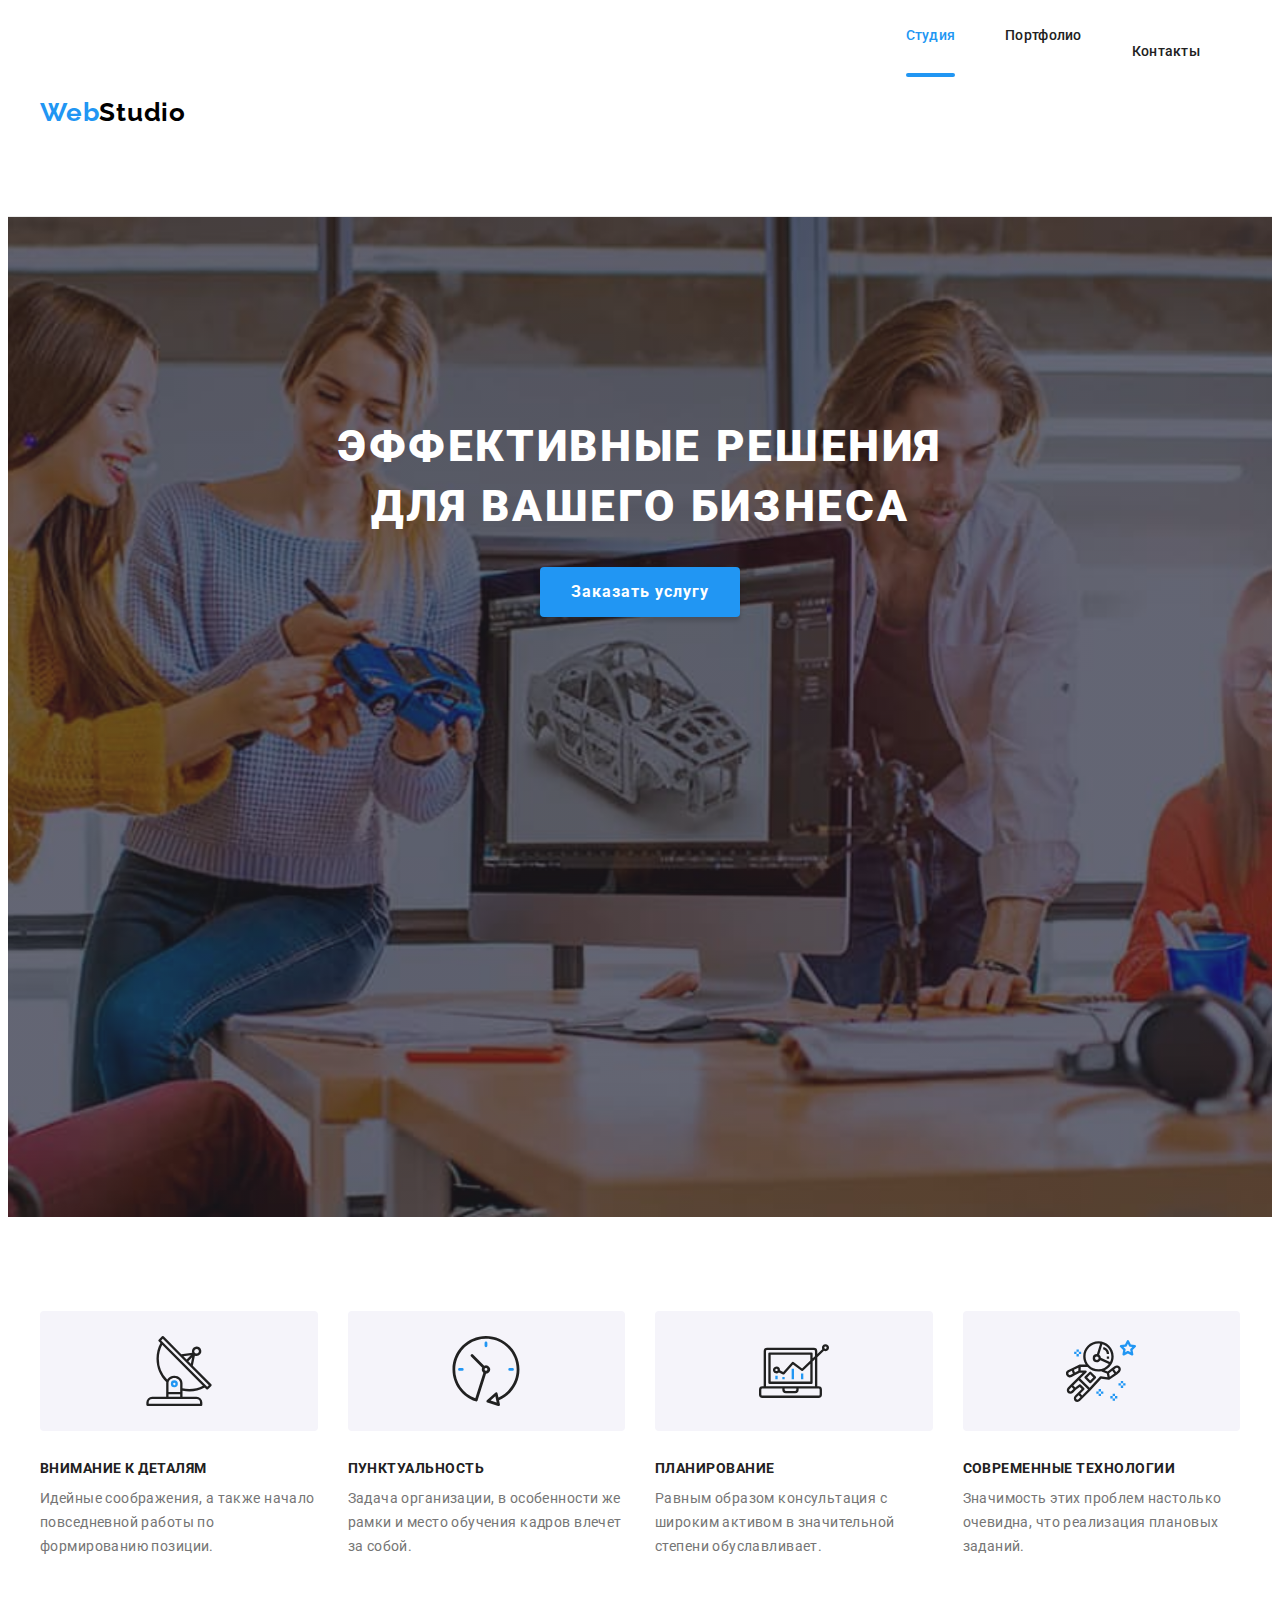
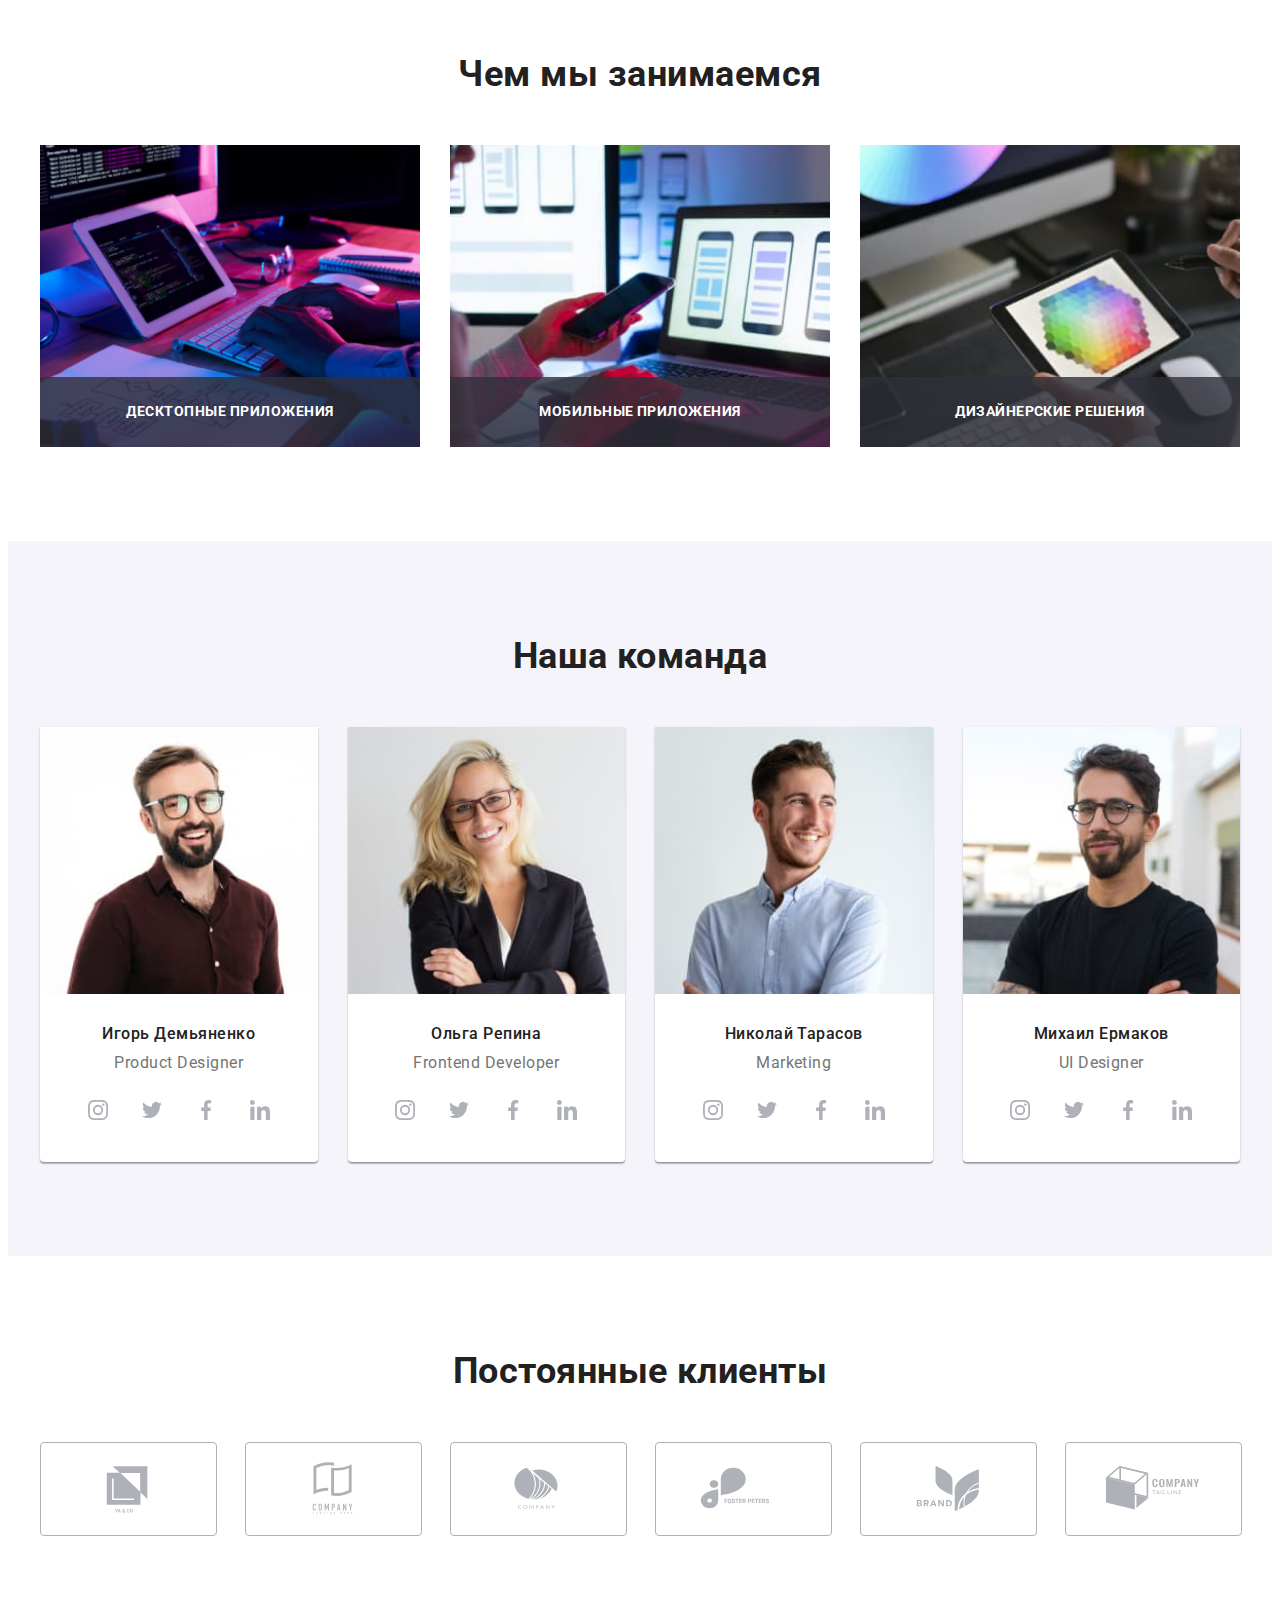
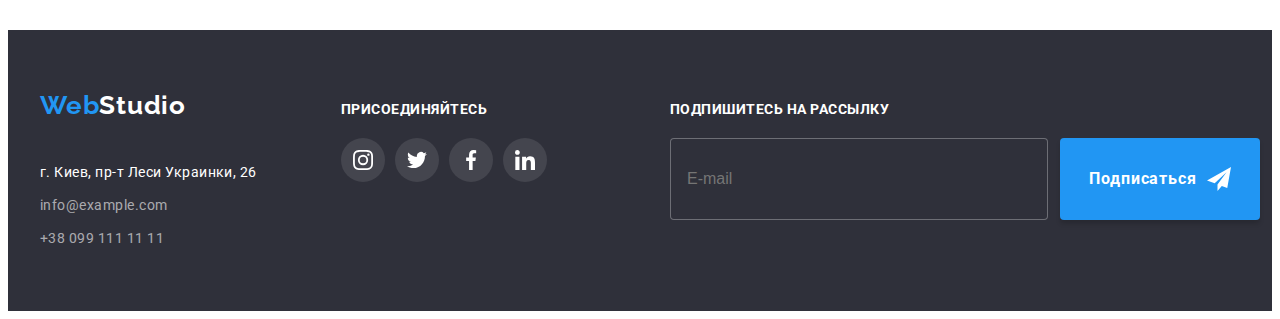
==== commit d406ccf8: "Выполняет адаптивную вёрстку" ====
--- a/index.html
+++ b/index.html
@@ -22,28 +22,27 @@
                 </a>
                 <button 
                 type="button" 
-                class="menu-button is-open" 
+                class="menu-button" 
                 aria-expended="false" 
                 aria-controls="menu-container"
                 data-menu-button>
-                    <svg 
+                    <svg
                         width="40" 
                         height="40" 
-                        aria-label="Переключатель мобильного меню"
-                        >
+                        aria-label="Переключатель мобильного меню">
                         <use class="menu-button__icon menu-button__icon-cross" href="./images/icons.svg#cross"></use>
                         <use class="menu-button__icon menu-button__icon-menu" href="./images/icons.svg#menu"></use>
                     </svg>
                 </button>
-                <div 
-                lass="menu-container is-open" 
-                id="menu-container" 
+                <div
+                class="menu-container"
+                id="menu-container"
                 data-menu>
-                <ul class="site-nav list">
+                    <ul class="site-nav list">
                     <li class="site-nav__item"><a href="./index.html" class="site-nav__link site-nav__link--current">Студия</a></li>
                     <li class="site-nav__item"><a href="./portfolio.html" class="site-nav__link">Портфолио</a></li>
                     <li class="site-nav__item"><a href="" class="site-nav__link">Контакты</a></li>
-                </ul>
+                </ul-->
             </div>
             </nav>
             <!--ul class="header-contact list">
--- a/css/main.min.css
+++ b/css/main.min.css
@@ -1,2 +1,2 @@
-:root{--primary-text-color: #757575;--title-text-color:  #212121;--accent-color: #2196F3;--white-color: #FFFFFF;--black-color: #000000;--secondary-background-color: #F5F4FA;--background-color-hero: #C4C4C4;--background-color-gradient: rgba(47, 48, 58, 0.4);--background-footer-color: #2F303A;--background-color-btn-order: #188CE8;--text-adress-color: rgba(255, 255, 255, 0.6);--border-project-color: #EEEEEE;--border-header-color: #ECECEC;--icon-color: #AFB1B8;--icon-background-footer: rgba(255, 255, 255, 0.1);--background-overlay-about: rgba(47, 48, 58, 0.8);--background-overlay-modal: rgba(0, 0, 0, 0.2);--overlay-project-card: rgba(33, 150, 243, 0.9);--modal-input-color: rgba(33, 33, 33, 0.2);--timing-function: cubic-bezier(0.4, 0, 0.2, 1)}.visually-hidden{position:absolute;white-space:nowrap;width:1px;height:1px;overflow:hidden;border:0;padding:0;clip:rect(0 0 0 0);clip-path:inset(50%);margin:-1px}p,h1,h2,h3,h4,h5,h6{margin:0}.list{list-style:none;margin:0;padding:0}a{display:block;text-decoration:none}img{display:block;max-width:100%;width:100%;height:auto}body{background-color:var(--white-color);color:var(--primary-text-color);font-family:"Roboto", sans-serif;letter-spacing:0.03em}body.modal-open{overflow:hidden}.section{padding-top:60px;padding-bottom:60px;margin-right:auto;margin-left:auto}.section__title{margin-bottom:30px;color:var(--title-text-color);font-size:28px;line-height:1.18;text-align:center}@media screen and (min-width: 1200px){.section{padding-top:94px;padding-bottom:94px}.section__title{margin-bottom:50px;font-size:36px;line-height:1.17}}.container{min-width:320px;width:100%;padding-left:15px;padding-right:15px;margin-right:auto;margin-left:auto}@media screen and (min-width: 480px){.container{width:480px}}@media screen and (min-width: 768px){.container{width:768px}}@media screen and (min-width: 1200px){.container{width:1200px}}.header{position:relative;border-bottom:1px solid var(--border-header-color)}.header-container{display:flex;align-items:center}.header-nav{display:flex;align-items:center;justify-content:space-between;width:100%;min-height:80px}.menu-button{display:inline-flex;align-items:center;margin:0;padding:0;border:none;background-color:transparent}.menu-button:hover,.menu-button:focus{fill:var(--accent-color)}.menu-button__icon-cross{display:none}.menu-button.is-open .menu-button__icon-cross{display:block}.menu-button.is-open .menu-button__icon-menu{display:none}.menu-container{display:none;position:absolute;top:100%;left:0;width:100%;background-color:var(--white-color);padding:48px 40px;font-weight:500;font-size:40px;line-height:1.18;letter-spacing:.02em}.logo{font-weight:700;font-size:26px;line-height:1.19;letter-spacing:.03em;font-family:Raleway;color:var(--accent-color)}.logo__studio{color:var(--black-color)}.logo__studio--inverse{color:var(--white-color);margin-bottom:0}.header-contact{display:flex;align-items:center;margin-left:auto}.header-contact__item:not(:first-child){margin-left:50px}.header-contact__link-mail,.header-contact__link-tel{display:flex;align-items:center;justify-content:center;padding-top:32px;padding-bottom:32px;color:var(--primary-text-color);font-weight:500;font-size:14px;line-height:1.14;letter-spacing:.02em;transition:color 250ms var(--timing-function)}.header-contact__link-mail:hover,.header-contact__link-mail:focus,.header-contact__link-tel:hover,.header-contact__link-tel:focus{color:var(--accent-color)}.header-contact__icon-mail,.header-contact__icon-tel{margin-right:10px;fill:currentColor}.hero{height:400px;padding-top:118px;padding-bottom:118px;margin-left:auto;margin-right:auto;background-color:var(--background-color-hero);background-image:linear-gradient(to right, var(--background-color-gradient), var(--background-color-gradient)),url(../images/hero.jpg);background-repeat:no-repeat;background-position:center;background-size:cover;text-align:center}@media screen and (min-width: 480px){.hero{max-width:480px}}@media screen and (min-width: 768px){.hero{max-width:768px}}@media screen and (min-width: 1200px){.hero{max-width:1600px;height:600px;padding-top:200px;padding-bottom:200px}}.hero__title{margin-bottom:30px;margin-left:auto;margin-right:auto;font-weight:900;font-size:26px;line-height:1.62;letter-spacing:.06em;color:var(--white-color);text-align:center;text-transform:uppercase}@media screen and (min-width: 480px){.hero__title{width:360px}}@media screen and (min-width: 1200px){.hero__title{width:696px;font-weight:900;font-size:44px;line-height:1.36;letter-spacing:.06em}}.button{display:inline-block;min-width:200px;border:none;border-radius:4px;padding-top:10px;padding-bottom:10px;box-shadow:0px 4px 4px rgba(0,0,0,0.15);cursor:pointer;background-color:var(--accent-color);color:var(--white-color);font-family:inherit;font-weight:700;font-size:16px;line-height:1.87;letter-spacing:.06em;text-align:center;transition:background-color 250ms var(--timing-function)}.button:hover,.button:focus{background-color:var(--background-color-btn-order)}.backdrop{position:fixed;top:0;left:0;width:100%;height:100%;background-color:var(--background-overlay-modal);opacity:1;overflow-y:scroll;transition:opacity 250ms var(--timing-function),visibility 250ms var(--timing-function)}.backdrop.is-hidden{opacity:0;pointer-events:none;visibility:hidden}.modal{position:absolute;top:50%;left:50%;transform:translate(-50%, -50%) scale(1);display:block;max-width:450px;width:100%;padding:40px;border-radius:4px;background-color:var(--white-color);box-shadow:0px 1px 3px rgba(0,0,0,0.12),0px 1px 1px rgba(0,0,0,0.14),0px 2px 1px rgba(0,0,0,0.2);transition:transform 250ms var(--timing-function),box-shadow 250ms var(--timing-function)}.backdrop.is-hidden .modal{transform:translate(-50%, -50%) scale(0.5)}@media screen and (min-width: 1200px){.modal{max-width:528px}}.modal-close-btn{position:absolute;top:8px;right:8px;cursor:pointer;width:30px;height:30px;padding:0;border:1px solid rgba(0,0,0,0.1);border-radius:50%;background-color:transparent}.modal-close-btn__icon{fill:var(--black-color);transition:fill 250ms var(--timing-function)}.modal-close-btn:focus .modal-close-btn__icon,.modal-close-btn:hover .modal-close-btn__icon{fill:var(--accent-color)}.modal-form__title{margin-bottom:12px;font-weight:700;font-size:20px;line-height:1.5;text-align:center;color:var(--title-text-color)}@media screen and (min-width: 1200px){.modal-form__title{font-weight:700;font-size:20px;line-height:1.15}}.modal-form__button{padding-left:56px;padding-right:55px;margin-top:30px}.form-field{display:block;padding:0;font-size:12px;line-height:1.17;letter-spacing:.01em;text-align:left;color:var(--primary-text-color)}.form-field:nth-child(-n+4){margin-bottom:10px}.form-field-comment{margin-bottom:20px}.form-field__content{position:relative;display:block;margin-top:4px}.form-field__input{width:100%;height:40px;padding:11px 12px 11px 42px;border:1px solid var(--modal-input-color);border-radius:4px;outline:none;color:var(--title-text-color);transition:border 250ms var(--timing-function)}.form-field__input:focus{border:1px solid var(--accent-color)}.form-field__icon{position:absolute;top:50%;left:12px;transform:translateY(-50%);fill:var(--title-text-color);transition:fill 250ms var(--timing-function)}.form-field__input:focus+.form-field__icon{fill:var(--accent-color)}.form-field__textarea{display:block;width:100%;height:120px;padding:12px 16px;margin-top:4px;border:1px solid var(--modal-input-color);border-radius:4px;font:inherit;resize:none;outline:none;transition:border 250ms var(--timing-function)}.form-field__textarea:focus{border:1px solid var(--accent-color)}.form-field__textarea::placeholder{font-size:14px;line-height:1.14;letter-spacing:.01em;color:rgba(117,117,117,0.5)}@media screen and (min-width: 1200px){.form-field__textarea::placeholder{font-size:12px;line-height:1.17;letter-spacing:.01em}}.checkbox{position:relative;display:inline-flex;align-items:center;justify-content:right;max-width:370px;width:100%}@media screen and (min-width: 1200px){.checkbox{max-width:425px}}.checkbox__text{margin-right:0;font-size:12px;line-height:1.17;color:var(--primary-text-color)}@media screen and (min-width: 1200px){.checkbox__text{font-size:14px;line-height:1.71}}.checkbox__link{display:inline-block;text-decoration:underline;color:var(--accent-color);font-size:12px;line-height:1.17}@media screen and (min-width: 1200px){.checkbox__link{font-size:14px;line-height:1.71}}.checkbox__input{-webkit-appearance:none;-moz-appearance:none;-appearance:none}.checkbox__icon{position:absolute;top:50%;left:0;transform:translateY(-50%);margin-right:8px;border:2px solid var(--title-text-color);border-radius:2px;background-color:transparent;fill:transparent;transition:border 250ms var(--timing-function),fill 250ms var(--timing-function),background-color 250ms var(--timing-function)}.checkbox:focus:checked+.checkbox__icon,.checkbox__input:checked+.checkbox__icon{border:2px solid transparent;fill:var(--white-color);background-color:var(--accent-color)}@media screen and (min-width: 1200px){.features{padding-bottom:0}}@media screen and (min-width: 768px){.feature-list{display:flex;flex-wrap:wrap;margin:-15px}}@media screen and (min-width: 1200px){.feature-list{display:flex;align-items:center;justify-content:center;margin:0 -15px}}@media screen and (min-width: 768px){.feature-list__item{flex-basis:calc((100% - 2*30px) / 2);margin:15px}}@media screen and (min-width: 1200px){.feature-list__item{flex-basis:calc((100% / 4) - 30px);margin:0 15px}}@media screen and (max-width: 767px){.feature-list__item:not(:last-child){margin-bottom:30px}}.feature-list__icon{display:flex;align-items:center;justify-content:center;width:100%;height:120px;margin-bottom:30px;border:none;border-radius:4px;background-color:var(--secondary-background-color)}.feature-list__title{margin-bottom:10px;color:var(--title-text-color);font-size:14px;line-height:1.14;text-align:center;text-transform:uppercase}@media screen and (min-width: 768px){.feature-list__title{text-align:left}}.feature-list__text{font-size:14px;line-height:1.71;letter-spacing:.03em}@media screen and (max-width: 1199.5px){.about{display:none}}.about-list{display:flex;margin-left:-30px}.about-list__item{position:relative;flex-basis:calc((100% - 3*30px) / 3);margin-left:30px;z-index:-1}.about-list__label{position:absolute;left:0;bottom:0;width:100%;padding-top:27px;padding-bottom:27px;font-weight:700;font-size:14px;line-height:1.14;text-align:center;text-transform:uppercase;background-color:var(--background-overlay-about);color:var(--white-color)}.team{width:100%;background-color:var(--secondary-background-color)}@media screen and (min-width: 768px){.team-list{display:flex;flex-wrap:wrap;margin:-15px}}@media screen and (min-width: 1200px){.team-list{display:flex;align-items:center;justify-content:center;margin:0 -15px}}.team-list__item{box-shadow:0px 1px 3px rgba(0,0,0,0.12),0px 1px 1px rgba(0,0,0,0.14),0px 2px 1px rgba(0,0,0,0.2);border-radius:0px 0px 4px 4px;background-color:var(--white-color)}@media screen and (max-width: 767px){.team-list__item:not(:last-child){margin-bottom:30px}}@media screen and (min-width: 768px){.team-list__item{flex-basis:calc((100% - 2*30px) / 2);margin:15px}}@media screen and (min-width: 1200px){.team-list__item{flex-basis:calc((100% / 4) - 30px);margin:0 15px}}.team-list__meta{padding-top:30px;padding-bottom:24px}@media screen and (min-width: 1200px){.team-list__meta{padding-bottom:30px}}.team-list__name{margin-bottom:10px;color:var(--title-text-color);font-weight:500;font-size:16px;line-height:1.19;text-align:center}.team-list__position{font-size:16px;line-height:1.19;text-align:center;margin-bottom:16px}.social-list{display:flex;align-items:center;justify-content:center}.social-list__item:not(:first-child){margin-left:10px}.social-list__link{display:flex;align-items:center;justify-content:center;width:44px;height:44px;border-radius:50%;color:var(--icon-color);transition:color 250ms var(--timing-function),background-color 250ms var(--timing-function)}.social-list__link:hover,.social-list__link:focus{color:var(--white-color);background-color:var(--accent-color)}.social-list__icon{fill:currentColor}.client-list{display:flex;flex-wrap:wrap;margin:-15px}@media screen and (min-width: 1200px){.client-list{margin:0 -15px}}.client-list__item{flex-basis:calc((100% - 2*30px) / 2);margin:15px}@media screen and (min-width: 768px){.client-list__item{flex-basis:calc((100% - 3*30px) / 3)}}@media screen and (min-width: 1200px){.client-list__item{flex-basis:calc((100% - 6*30px) / 6);margin:0 15px}}.client-list__link{display:flex;align-items:center;justify-content:center;justify-content:center;width:100%;height:92px;border:1px solid var(--icon-color);border-radius:4px;color:var(--icon-color);transition:color 250ms var(--timing-function),border 250ms var(--timing-function)}.client-list__link:hover,.client-list__link:focus{border:1px solid var(--accent-color);color:var(--accent-color)}.client-list__icon{fill:currentColor}.filters{display:flex;align-items:center;justify-content:center;margin-bottom:50px}.filters__item:not(:first-child){margin-left:8px}.filters__button{display:inline-block;border:1px solid transparent;border-radius:4px;min-width:73px;padding:6px 22px;cursor:pointer;background-color:var(--secondary-background-color);color:var(--title-text-color);font-family:inherit;font-weight:500;font-size:16px;line-height:1.62;letter-spacing:.03em;text-align:center;transition:background-color 250ms var(--timing-function),color 250ms var(--timing-function),box-shadow 250ms var(--timing-function)}.filters__button:hover,.filters__button:focus{background-color:var(--accent-color);color:var(--white-color);box-shadow:0px 3px 1px rgba(0,0,0,0.1),0px 1px 2px rgba(0,0,0,0.08),0px 2px 2px rgba(0,0,0,0.12)}.project-list{display:flex;flex-wrap:wrap;margin-top:-30px;margin-left:-30px}.project-list__item{flex-basis:370px;margin-top:30px;margin-left:30px;background-color:var(--white-color)}.product__link{display:block;transition:box-shadow 250ms var(--timing-function)}.product__link:hover,.product__link:focus{box-shadow:0px 1px 1px rgba(0,0,0,0.12),0px 4px 4px rgba(0,0,0,0.06),1px 4px 6px rgba(0,0,0,0.16)}.product__overlay{position:relative;overflow:hidden}.product__text{position:absolute;top:0;left:0;width:100%;height:101%;padding:63px 24px;font-size:18px;line-height:1.56;color:var(--white-color);background-color:var(--overlay-project-card);transform:translateY(100%);transition:transform 250ms var(--timing-function)}.product__link:hover .product__text,.product__link:focus .product__text{transform:translateY(0)}.product__meta{padding:20px 24px;border-right:1px solid var(--border-project-color);border-bottom:1px solid var(--border-project-color);border-left:1px solid var(--border-project-color)}.product__name{margin-bottom:4px;color:var(--title-text-color);font-size:18px;line-height:2;letter-spacing:.06em}.product__description{color:var(--primary-text-color);font-size:16px;line-height:1.87}.footer{padding-top:60px;padding-bottom:60px;text-align:center;background-color:var(--background-footer-color)}@media screen and (min-width: 1200px){.footer{text-align:left}}@media screen and (min-width: 768px){.footer__container{display:flex;align-items:baseline;flex-wrap:wrap}}@media screen and (min-width: 1200px){.footer__container{display:flex;align-items:baseline}}@media screen and (min-width: 768px){.address-block{margin-left:61px}}@media screen and (min-width: 1200px){.address-block{margin-right:70px;margin-left:0}}.address-block__logo{display:inline-block;margin-bottom:20px}.address-list{width:232px;margin-right:auto;margin-left:auto;margin-bottom:60px}@media screen and (min-width: 1200px){.address-list{width:231px;margin:0}}.address-list__item:not(:last-child){margin-bottom:8px}@media screen and (min-width: 1200px){.address-list__item:not(:last-child){margin-bottom:9px}}.address-list__link{color:var(--white-color);font-style:normal;font-size:14px;line-height:1.71;transition:color 250ms var(--timing-function)}.address-list__link:hover,.address-list__link:focus{color:var(--accent-color)}.address-list__link-mail,.address-list__link-tel{color:var(--text-adress-color);transition:color 250ms var(--timing-function)}.address-list__link-mail:hover,.address-list__link-mail:focus,.address-list__link-tel:hover,.address-list__link-tel:focus{color:var(--accent-color)}.footer-social{width:206px;margin-right:auto;margin-left:auto;margin-bottom:60px}@media screen and (min-width: 768px){.footer-social{margin-right:74px;margin-bottom:0}}@media screen and (min-width: 1200px){.footer-social{margin:0}}.footer-social__text{margin-bottom:20px;font-weight:700;font-size:14px;line-height:1.14;text-transform:uppercase;color:var(--white-color)}.footer-social__link{background-color:var(--icon-background-footer);color:var(--white-color);transition:background-color 250ms var(--timing-function)}.footer-social__link:hover,.footer-social__link:focus{background-color:var(--accent-color)}.footer-social__icon{fill:currentColor}@media screen and (min-width: 768px){.footer-form{width:450px;margin-left:auto;margin-right:auto}}@media screen and (min-width: 1200px){.footer-form{width:570px;margin-left:auto;margin-right:0}}.footer-form__text{margin-bottom:20px;font-weight:700;font-size:14px;line-height:1.14;text-transform:uppercase;color:var(--white-color)}@media screen and (min-width: 1200px){.email-form{display:flex}}@media screen and (min-width: 1200px){.email-form__label{margin-right:12px}}.email-form__input{display:inline-block;width:100%;height:50px;padding-top:15px;padding-bottom:15px;padding-left:16px;margin-bottom:20px;border:1px solid rgba(255,255,255,0.3);border-radius:4px;outline:none;font-size:16px;line-height:1.25;color:var(--text-adress-color);background-color:var(--background-footer-color)}@media screen and (min-width: 1200px){.email-form__input{width:358px;margin-bottom:0}}.email-form__btn{display:inline-flex;align-items:center;justify-content:center}.email-form__icon{margin-left:10px;fill:var(--white-color)}
+:root{--primary-text-color: #757575;--title-text-color:  #212121;--accent-color: #2196F3;--white-color: #FFFFFF;--black-color: #000000;--secondary-background-color: #F5F4FA;--background-color-hero: #C4C4C4;--background-color-gradient: rgba(47, 48, 58, 0.4);--background-footer-color: #2F303A;--background-color-btn-order: #188CE8;--text-adress-color: rgba(255, 255, 255, 0.6);--border-project-color: #EEEEEE;--border-header-color: #ECECEC;--icon-color: #AFB1B8;--icon-background-footer: rgba(255, 255, 255, 0.1);--background-overlay-about: rgba(47, 48, 58, 0.8);--background-overlay-modal: rgba(0, 0, 0, 0.2);--overlay-project-card: rgba(33, 150, 243, 0.9);--modal-input-color: rgba(33, 33, 33, 0.2);--timing-function: cubic-bezier(0.4, 0, 0.2, 1)}.visually-hidden{position:absolute;white-space:nowrap;width:1px;height:1px;overflow:hidden;border:0;padding:0;clip:rect(0 0 0 0);clip-path:inset(50%);margin:-1px}p,h1,h2,h3,h4,h5,h6{margin:0}.list{list-style:none;margin:0;padding:0}a{display:block;text-decoration:none}img{display:block;max-width:100%;width:100%;height:auto}body{background-color:var(--white-color);color:var(--primary-text-color);font-family:"Roboto", sans-serif;letter-spacing:0.03em}body.modal-open{overflow:hidden}.section{padding-top:60px;padding-bottom:60px;margin-right:auto;margin-left:auto}.section__title{margin-bottom:30px;color:var(--title-text-color);font-size:28px;line-height:1.18;text-align:center}@media screen and (min-width: 1200px){.section{padding-top:94px;padding-bottom:94px}.section__title{margin-bottom:50px;font-size:36px;line-height:1.17}}.container{min-width:320px;width:100%;padding-left:15px;padding-right:15px;margin-right:auto;margin-left:auto}@media screen and (min-width: 480px){.container{width:480px}}@media screen and (min-width: 768px){.container{width:768px}}@media screen and (min-width: 1200px){.container{width:1200px}}.header{position:relative;border-bottom:1px solid var(--border-header-color)}.header-container{display:flex;align-items:center}.header-nav{display:flex;align-items:center;justify-content:space-between;width:100%;min-height:60px}.logo{font-weight:700;font-size:26px;line-height:1.19;letter-spacing:.03em;font-family:Raleway;color:var(--accent-color)}.logo__studio{color:var(--black-color)}.logo__studio--inverse{color:var(--white-color);margin-bottom:0}.menu-button{display:inline-flex;align-items:center;margin:0;padding:0;border:none;background-color:transparent}.menu-button:hover,.menu-button:focus{fill:var(--accent-color)}@media screen and (min-width: 768px){.menu-button{display:none}}.menu-button__icon-cross{display:none}.menu-button.is-open .menu-button__icon-cross{display:block;fill:var(--black-color)}.menu-button.is-open .menu-button__icon-menu{display:none}.menu-container{background-color:var(--white-color);padding:48px 40px;font-weight:500;font-size:40px;line-height:1.18;letter-spacing:.02em;transform:translateY(-60px);transition:transform 250ms var(--timing-function)}@media screen and (max-width: 767px){.menu-container{display:none;position:absolute;top:100%;left:0;width:100%;height:769px}.menu-container.is-open{display:block}}@media screen and (min-width: 768px){.menu-container{display:flex;align-items:center;margin-left:88px}}@media screen and (min-width: 768px){.site-nav{display:flex;align-items:center}}.site-nav__item:not(:last-child){margin-bottom:32px}.site-nav__item:not(:first-child){margin-left:50px}.site-nav__link{display:block;padding-top:32px;padding-bottom:32px;color:var(--title-text-color)}@media screen and (min-width: 768px){.site-nav__link{font-weight:500;font-size:14px;line-height:1.14;letter-spacing:.02em;transition:color 250ms var(--timing-function)}}.site-nav__link:hover,.site-nav__link:focus{color:var(--accent-color)}.site-nav__link--current{position:relative;color:var(--accent-color)}@media screen and (min-width: 768px){.site-nav__link--current::after{content:'';position:absolute;left:0;bottom:-1px;width:100%;height:4px;border-radius:2px;background-color:var(--accent-color)}}.header-contact{display:flex;align-items:center;margin-left:auto}.header-contact__item:not(:first-child){margin-left:50px}.header-contact__link-mail,.header-contact__link-tel{display:flex;align-items:center;justify-content:center;padding-top:32px;padding-bottom:32px;color:var(--primary-text-color);font-weight:500;font-size:14px;line-height:1.14;letter-spacing:.02em;transition:color 250ms var(--timing-function)}.header-contact__link-mail:hover,.header-contact__link-mail:focus,.header-contact__link-tel:hover,.header-contact__link-tel:focus{color:var(--accent-color)}.header-contact__icon-mail,.header-contact__icon-tel{margin-right:10px;fill:currentColor}.hero{height:400px;padding-top:118px;padding-bottom:118px;margin-left:auto;margin-right:auto;background-color:var(--background-color-hero);background-image:linear-gradient(to right, var(--background-color-gradient), var(--background-color-gradient)),url(../images/hero.jpg);background-repeat:no-repeat;background-position:center;background-size:cover;text-align:center}@media screen and (min-width: 480px){.hero{max-width:480px}}@media screen and (min-width: 768px){.hero{max-width:768px}}@media screen and (min-width: 1200px){.hero{max-width:1600px;height:600px;padding-top:200px;padding-bottom:200px}}.hero__title{margin-bottom:30px;margin-left:auto;margin-right:auto;font-weight:900;font-size:26px;line-height:1.62;letter-spacing:.06em;color:var(--white-color);text-align:center;text-transform:uppercase}@media screen and (min-width: 480px){.hero__title{width:360px}}@media screen and (min-width: 1200px){.hero__title{width:696px;font-weight:900;font-size:44px;line-height:1.36;letter-spacing:.06em}}.button{display:inline-block;min-width:200px;border:none;border-radius:4px;padding-top:10px;padding-bottom:10px;box-shadow:0px 4px 4px rgba(0,0,0,0.15);cursor:pointer;background-color:var(--accent-color);color:var(--white-color);font-family:inherit;font-weight:700;font-size:16px;line-height:1.87;letter-spacing:.06em;text-align:center;transition:background-color 250ms var(--timing-function)}.button:hover,.button:focus{background-color:var(--background-color-btn-order)}.backdrop{position:fixed;top:0;left:0;width:100%;height:100%;background-color:var(--background-overlay-modal);opacity:1;overflow-y:scroll;transition:opacity 250ms var(--timing-function),visibility 250ms var(--timing-function)}.backdrop.is-hidden{opacity:0;pointer-events:none;visibility:hidden}.modal{position:absolute;top:50%;left:50%;transform:translate(-50%, -50%) scale(1);display:block;max-width:450px;width:100%;padding:40px;border-radius:4px;background-color:var(--white-color);box-shadow:0px 1px 3px rgba(0,0,0,0.12),0px 1px 1px rgba(0,0,0,0.14),0px 2px 1px rgba(0,0,0,0.2);transition:transform 250ms var(--timing-function),box-shadow 250ms var(--timing-function)}.backdrop.is-hidden .modal{transform:translate(-50%, -50%) scale(0.5)}@media screen and (min-width: 1200px){.modal{max-width:528px}}.modal-close-btn{position:absolute;top:8px;right:8px;cursor:pointer;width:30px;height:30px;padding:0;border:1px solid rgba(0,0,0,0.1);border-radius:50%;background-color:transparent}.modal-close-btn__icon{fill:var(--black-color);transition:fill 250ms var(--timing-function)}.modal-close-btn:focus .modal-close-btn__icon,.modal-close-btn:hover .modal-close-btn__icon{fill:var(--accent-color)}.modal-form__title{margin-bottom:12px;font-weight:700;font-size:20px;line-height:1.5;text-align:center;color:var(--title-text-color)}@media screen and (min-width: 1200px){.modal-form__title{font-weight:700;font-size:20px;line-height:1.15}}.modal-form__button{padding-left:56px;padding-right:55px;margin-top:30px}.form-field{display:block;padding:0;font-size:12px;line-height:1.17;letter-spacing:.01em;text-align:left;color:var(--primary-text-color)}.form-field:nth-child(-n+4){margin-bottom:10px}.form-field-comment{margin-bottom:20px}.form-field__content{position:relative;display:block;margin-top:4px}.form-field__input{width:100%;height:40px;padding:11px 12px 11px 42px;border:1px solid var(--modal-input-color);border-radius:4px;outline:none;color:var(--title-text-color);transition:border 250ms var(--timing-function)}.form-field__input:focus{border:1px solid var(--accent-color)}.form-field__icon{position:absolute;top:50%;left:12px;transform:translateY(-50%);fill:var(--title-text-color);transition:fill 250ms var(--timing-function)}.form-field__input:focus+.form-field__icon{fill:var(--accent-color)}.form-field__textarea{display:block;width:100%;height:120px;padding:12px 16px;margin-top:4px;border:1px solid var(--modal-input-color);border-radius:4px;font:inherit;resize:none;outline:none;transition:border 250ms var(--timing-function)}.form-field__textarea:focus{border:1px solid var(--accent-color)}.form-field__textarea::placeholder{font-size:14px;line-height:1.14;letter-spacing:.01em;color:rgba(117,117,117,0.5)}@media screen and (min-width: 1200px){.form-field__textarea::placeholder{font-size:12px;line-height:1.17;letter-spacing:.01em}}.checkbox{position:relative;display:inline-flex;align-items:center;justify-content:right;max-width:370px;width:100%}@media screen and (min-width: 1200px){.checkbox{max-width:425px}}.checkbox__text{margin-right:0;font-size:12px;line-height:1.17;color:var(--primary-text-color)}@media screen and (min-width: 1200px){.checkbox__text{font-size:14px;line-height:1.71}}.checkbox__link{display:inline-block;text-decoration:underline;color:var(--accent-color);font-size:12px;line-height:1.17}@media screen and (min-width: 1200px){.checkbox__link{font-size:14px;line-height:1.71}}.checkbox__input{-webkit-appearance:none;-moz-appearance:none;-appearance:none}.checkbox__icon{position:absolute;top:50%;left:0;transform:translateY(-50%);margin-right:8px;border:2px solid var(--title-text-color);border-radius:2px;background-color:transparent;fill:transparent;transition:border 250ms var(--timing-function),fill 250ms var(--timing-function),background-color 250ms var(--timing-function)}.checkbox:focus:checked+.checkbox__icon,.checkbox__input:checked+.checkbox__icon{border:2px solid transparent;fill:var(--white-color);background-color:var(--accent-color)}@media screen and (min-width: 1200px){.features{padding-bottom:0}}@media screen and (min-width: 768px){.feature-list{display:flex;flex-wrap:wrap;margin:-15px}}@media screen and (min-width: 1200px){.feature-list{display:flex;align-items:center;justify-content:center;margin:0 -15px}}@media screen and (min-width: 768px){.feature-list__item{flex-basis:calc((100% - 2*30px) / 2);margin:15px}}@media screen and (min-width: 1200px){.feature-list__item{flex-basis:calc((100% / 4) - 30px);margin:0 15px}}@media screen and (max-width: 767px){.feature-list__item:not(:last-child){margin-bottom:30px}}.feature-list__icon{display:flex;align-items:center;justify-content:center;width:100%;height:120px;margin-bottom:30px;border:none;border-radius:4px;background-color:var(--secondary-background-color)}.feature-list__title{margin-bottom:10px;color:var(--title-text-color);font-size:14px;line-height:1.14;text-align:center;text-transform:uppercase}@media screen and (min-width: 768px){.feature-list__title{text-align:left}}.feature-list__text{font-size:14px;line-height:1.71;letter-spacing:.03em}@media screen and (max-width: 1199.5px){.about{display:none}}.about-list{display:flex;margin-left:-30px}.about-list__item{position:relative;flex-basis:calc((100% - 3*30px) / 3);margin-left:30px;z-index:-1}.about-list__label{position:absolute;left:0;bottom:0;width:100%;padding-top:27px;padding-bottom:27px;font-weight:700;font-size:14px;line-height:1.14;text-align:center;text-transform:uppercase;background-color:var(--background-overlay-about);color:var(--white-color)}.team{width:100%;background-color:var(--secondary-background-color)}@media screen and (min-width: 768px){.team-list{display:flex;flex-wrap:wrap;margin:-15px}}@media screen and (min-width: 1200px){.team-list{display:flex;align-items:center;justify-content:center;margin:0 -15px}}.team-list__item{box-shadow:0px 1px 3px rgba(0,0,0,0.12),0px 1px 1px rgba(0,0,0,0.14),0px 2px 1px rgba(0,0,0,0.2);border-radius:0px 0px 4px 4px;background-color:var(--white-color)}@media screen and (max-width: 767px){.team-list__item:not(:last-child){margin-bottom:30px}}@media screen and (min-width: 768px){.team-list__item{flex-basis:calc((100% - 2*30px) / 2);margin:15px}}@media screen and (min-width: 1200px){.team-list__item{flex-basis:calc((100% / 4) - 30px);margin:0 15px}}.team-list__meta{padding-top:30px;padding-bottom:24px}@media screen and (min-width: 1200px){.team-list__meta{padding-bottom:30px}}.team-list__name{margin-bottom:10px;color:var(--title-text-color);font-weight:500;font-size:16px;line-height:1.19;text-align:center}.team-list__position{font-size:16px;line-height:1.19;text-align:center;margin-bottom:16px}.social-list{display:flex;align-items:center;justify-content:center}.social-list__item:not(:first-child){margin-left:10px}.social-list__link{display:flex;align-items:center;justify-content:center;width:44px;height:44px;border-radius:50%;color:var(--icon-color);transition:color 250ms var(--timing-function),background-color 250ms var(--timing-function)}.social-list__link:hover,.social-list__link:focus{color:var(--white-color);background-color:var(--accent-color)}.social-list__icon{fill:currentColor}.client-list{display:flex;flex-wrap:wrap;margin:-15px}@media screen and (min-width: 1200px){.client-list{margin:0 -15px}}.client-list__item{flex-basis:calc((100% - 2*30px) / 2);margin:15px}@media screen and (min-width: 768px){.client-list__item{flex-basis:calc((100% - 3*30px) / 3)}}@media screen and (min-width: 1200px){.client-list__item{flex-basis:calc((100% - 6*30px) / 6);margin:0 15px}}.client-list__link{display:flex;align-items:center;justify-content:center;justify-content:center;width:100%;height:92px;border:1px solid var(--icon-color);border-radius:4px;color:var(--icon-color);transition:color 250ms var(--timing-function),border 250ms var(--timing-function)}.client-list__link:hover,.client-list__link:focus{border:1px solid var(--accent-color);color:var(--accent-color)}.client-list__icon{fill:currentColor}.filters{display:flex;align-items:center;justify-content:center;margin-bottom:50px}.filters__item:not(:first-child){margin-left:8px}.filters__button{display:inline-block;border:1px solid transparent;border-radius:4px;min-width:73px;padding:6px 22px;cursor:pointer;background-color:var(--secondary-background-color);color:var(--title-text-color);font-family:inherit;font-weight:500;font-size:16px;line-height:1.62;letter-spacing:.03em;text-align:center;transition:background-color 250ms var(--timing-function),color 250ms var(--timing-function),box-shadow 250ms var(--timing-function)}.filters__button:hover,.filters__button:focus{background-color:var(--accent-color);color:var(--white-color);box-shadow:0px 3px 1px rgba(0,0,0,0.1),0px 1px 2px rgba(0,0,0,0.08),0px 2px 2px rgba(0,0,0,0.12)}.project-list{display:flex;flex-wrap:wrap;margin-top:-30px;margin-left:-30px}.project-list__item{flex-basis:370px;margin-top:30px;margin-left:30px;background-color:var(--white-color)}.product__link{display:block;transition:box-shadow 250ms var(--timing-function)}.product__link:hover,.product__link:focus{box-shadow:0px 1px 1px rgba(0,0,0,0.12),0px 4px 4px rgba(0,0,0,0.06),1px 4px 6px rgba(0,0,0,0.16)}.product__overlay{position:relative;overflow:hidden}.product__text{position:absolute;top:0;left:0;width:100%;height:101%;padding:63px 24px;font-size:18px;line-height:1.56;color:var(--white-color);background-color:var(--overlay-project-card);transform:translateY(100%);transition:transform 250ms var(--timing-function)}.product__link:hover .product__text,.product__link:focus .product__text{transform:translateY(0)}.product__meta{padding:20px 24px;border-right:1px solid var(--border-project-color);border-bottom:1px solid var(--border-project-color);border-left:1px solid var(--border-project-color)}.product__name{margin-bottom:4px;color:var(--title-text-color);font-size:18px;line-height:2;letter-spacing:.06em}.product__description{color:var(--primary-text-color);font-size:16px;line-height:1.87}.footer{padding-top:60px;padding-bottom:60px;text-align:center;background-color:var(--background-footer-color)}@media screen and (min-width: 1200px){.footer{text-align:left}}@media screen and (min-width: 768px){.footer__container{display:flex;align-items:baseline;flex-wrap:wrap}}@media screen and (min-width: 1200px){.footer__container{display:flex;align-items:baseline}}@media screen and (min-width: 768px){.address-block{margin-left:61px}}@media screen and (min-width: 1200px){.address-block{margin-right:70px;margin-left:0}}.address-block__logo{display:inline-block;margin-bottom:20px}.address-list{width:232px;margin-right:auto;margin-left:auto;margin-bottom:60px}@media screen and (min-width: 1200px){.address-list{width:231px;margin:0}}.address-list__item:not(:last-child){margin-bottom:8px}@media screen and (min-width: 1200px){.address-list__item:not(:last-child){margin-bottom:9px}}.address-list__link{color:var(--white-color);font-style:normal;font-size:14px;line-height:1.71;transition:color 250ms var(--timing-function)}.address-list__link:hover,.address-list__link:focus{color:var(--accent-color)}.address-list__link-mail,.address-list__link-tel{color:var(--text-adress-color);transition:color 250ms var(--timing-function)}.address-list__link-mail:hover,.address-list__link-mail:focus,.address-list__link-tel:hover,.address-list__link-tel:focus{color:var(--accent-color)}.footer-social{width:206px;margin-right:auto;margin-left:auto;margin-bottom:60px}@media screen and (min-width: 768px){.footer-social{margin-right:74px;margin-bottom:0}}@media screen and (min-width: 1200px){.footer-social{margin:0}}.footer-social__text{margin-bottom:20px;font-weight:700;font-size:14px;line-height:1.14;text-transform:uppercase;color:var(--white-color)}.footer-social__link{background-color:var(--icon-background-footer);color:var(--white-color);transition:background-color 250ms var(--timing-function)}.footer-social__link:hover,.footer-social__link:focus{background-color:var(--accent-color)}.footer-social__icon{fill:currentColor}@media screen and (min-width: 768px){.footer-form{width:450px;margin-left:auto;margin-right:auto}}@media screen and (min-width: 1200px){.footer-form{width:570px;margin-left:auto;margin-right:0}}.footer-form__text{margin-bottom:20px;font-weight:700;font-size:14px;line-height:1.14;text-transform:uppercase;color:var(--white-color)}@media screen and (min-width: 1200px){.email-form{display:flex}}@media screen and (min-width: 1200px){.email-form__label{margin-right:12px}}.email-form__input{display:inline-block;width:100%;height:50px;padding-top:15px;padding-bottom:15px;padding-left:16px;margin-bottom:20px;border:1px solid rgba(255,255,255,0.3);border-radius:4px;outline:none;font-size:16px;line-height:1.25;color:var(--text-adress-color);background-color:var(--background-footer-color)}@media screen and (min-width: 1200px){.email-form__input{width:358px;margin-bottom:0}}.email-form__btn{display:inline-flex;align-items:center;justify-content:center}.email-form__icon{margin-left:10px;fill:var(--white-color)}
 /*# sourceMappingURL=main.min.css.map */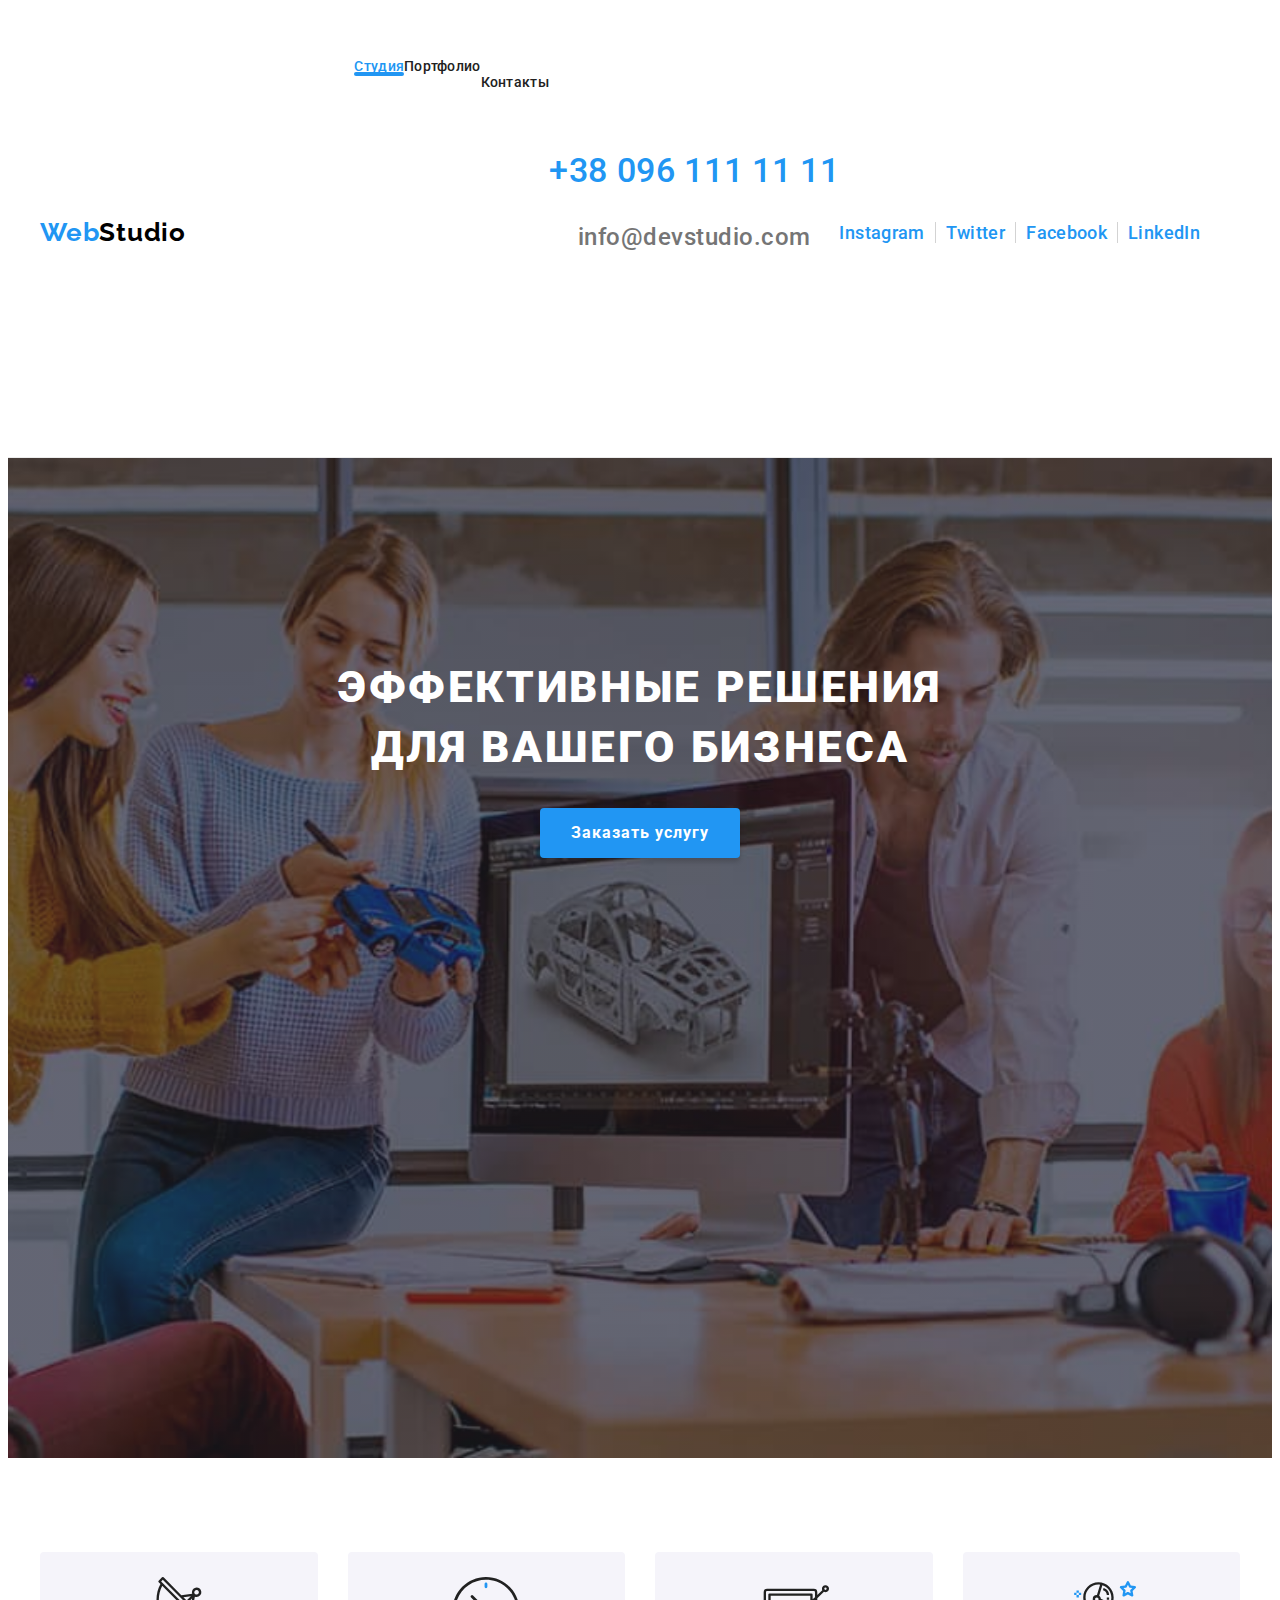
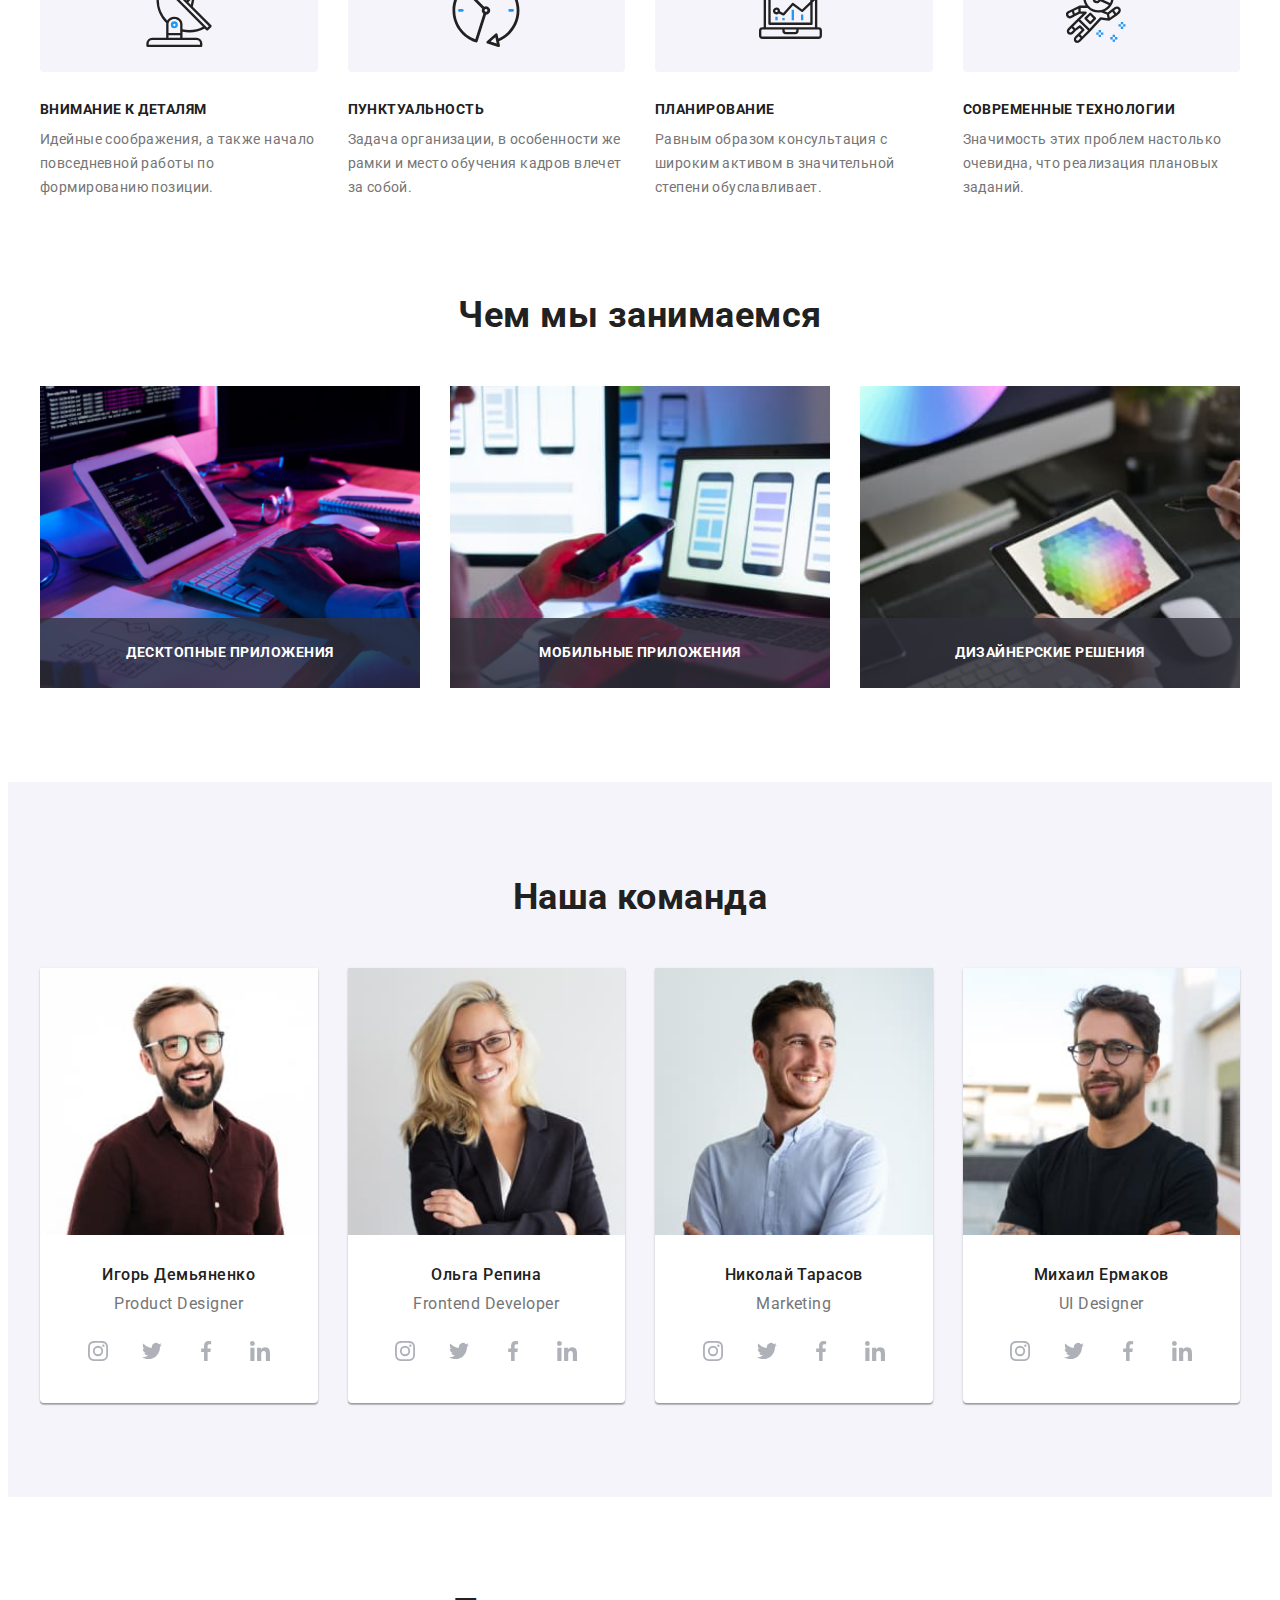
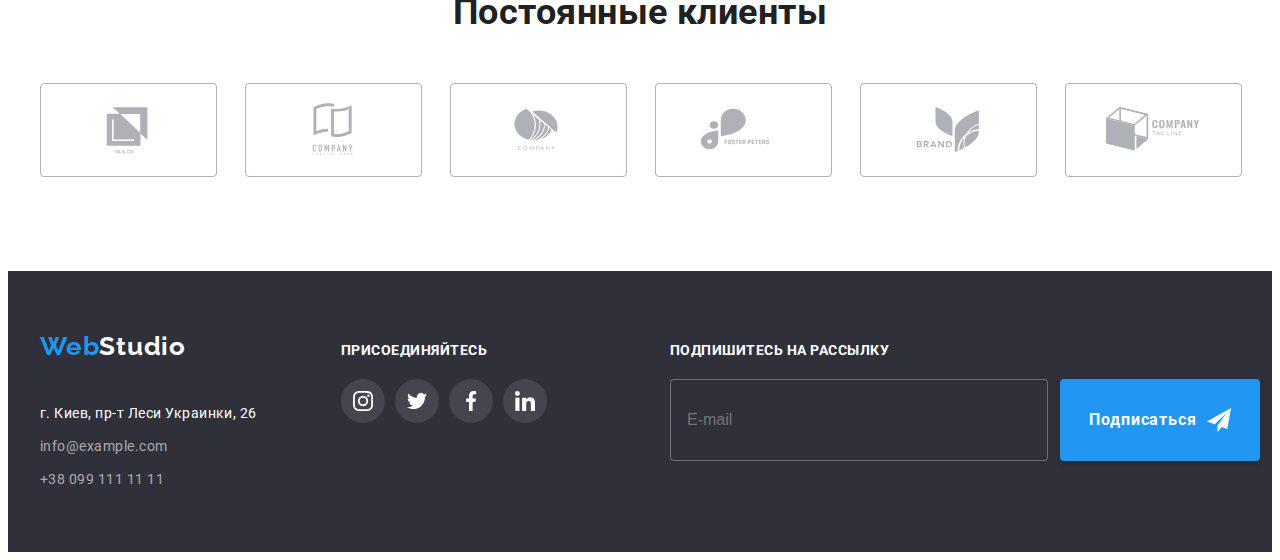
==== commit e181d636: "Выполняет адаптивную вёрстку" ====
--- a/index.html
+++ b/index.html
@@ -39,28 +39,44 @@
                 id="menu-container"
                 data-menu>
                     <ul class="site-nav list">
-                    <li class="site-nav__item"><a href="./index.html" class="site-nav__link site-nav__link--current">Студия</a></li>
-                    <li class="site-nav__item"><a href="./portfolio.html" class="site-nav__link">Портфолио</a></li>
-                    <li class="site-nav__item"><a href="" class="site-nav__link">Контакты</a></li>
-                </ul-->
-            </div>
+                        <li class="site-nav__item"><a href="./index.html" class="site-nav__link site-nav__link--current">Студия</a></li>
+                        <li class="site-nav__item"><a href="./portfolio.html" class="site-nav__link">Портфолио</a></li>
+                        <li class="site-nav__item"><a href="" class="site-nav__link">Контакты</a></li>
+                    </ul>
+                    <ul class="header-contact list">
+                        <li class="header-contact__item">
+                            <a href="mailto:info@devstudio.com" class="header-contact__link-mail">
+                                <svg class="header-contact__icon-mail" width="16" height="12">
+                                    <use href="./images/icons.svg#mail"></use>
+                                </svg> 
+                                info@devstudio.com
+                            </a>
+                        </li>
+                        <li class="header-contact__item">
+                            <a href="tel:+380961111111" class="header-contact__link-tel">
+                                <svg class="header-contact__icon-tel" width="10" height="16">
+                                    <use href="./images/icons.svg#tel"></use>
+                                </svg>
+                                +38 096 111 11 11
+                            </a>
+                        </li>
+                    </ul>
+                    <ul class="social-contact list">
+                        <li class="social-contact__item">
+                            <a href="" class="social-contact__link" lang="en">Instagram</a>
+                        </li>
+                        <li class="social-contact__item">
+                            <a href="" class="social-contact__link" lang="en">Twitter</a>
+                        </li>
+                        <li class="social-contact__item">
+                            <a href="" class="social-contact__link" lang="en">Facebook</a>
+                        </li>
+                        <li class="social-contact__item">
+                            <a href="" class="social-contact__link" lang="en">LinkedIn</a>
+                        </li>
+                    </ul>
+                </div>
             </nav>
-            <!--ul class="header-contact list">
-                <li class="header-contact__item">
-                    <a href="mailto:info@devstudio.com" class="header-contact__link-mail">
-                    <svg class="header-contact__icon-mail" width="16" height="12">
-                        <use href="./images/icons.svg#mail"></use>
-                    </svg> 
-                    info@devstudio.com</a>
-                </li>
-                <li class="header-contact__item">
-                    <a href="tel:+380961111111" class="header-contact__link-tel">
-                    <svg class="header-contact__icon-tel" width="10" height="16">
-                        <use href="./images/icons.svg#tel"></use>
-                    </svg>
-                    +38 096 111 11 11</a>
-                </li>
-            </ul-->
         </div>
     </header>
     <main>
--- a/css/main.min.css
+++ b/css/main.min.css
@@ -1,2 +1,2 @@
-:root{--primary-text-color: #757575;--title-text-color:  #212121;--accent-color: #2196F3;--white-color: #FFFFFF;--black-color: #000000;--secondary-background-color: #F5F4FA;--background-color-hero: #C4C4C4;--background-color-gradient: rgba(47, 48, 58, 0.4);--background-footer-color: #2F303A;--background-color-btn-order: #188CE8;--text-adress-color: rgba(255, 255, 255, 0.6);--border-project-color: #EEEEEE;--border-header-color: #ECECEC;--icon-color: #AFB1B8;--icon-background-footer: rgba(255, 255, 255, 0.1);--background-overlay-about: rgba(47, 48, 58, 0.8);--background-overlay-modal: rgba(0, 0, 0, 0.2);--overlay-project-card: rgba(33, 150, 243, 0.9);--modal-input-color: rgba(33, 33, 33, 0.2);--timing-function: cubic-bezier(0.4, 0, 0.2, 1)}.visually-hidden{position:absolute;white-space:nowrap;width:1px;height:1px;overflow:hidden;border:0;padding:0;clip:rect(0 0 0 0);clip-path:inset(50%);margin:-1px}p,h1,h2,h3,h4,h5,h6{margin:0}.list{list-style:none;margin:0;padding:0}a{display:block;text-decoration:none}img{display:block;max-width:100%;width:100%;height:auto}body{background-color:var(--white-color);color:var(--primary-text-color);font-family:"Roboto", sans-serif;letter-spacing:0.03em}body.modal-open{overflow:hidden}.section{padding-top:60px;padding-bottom:60px;margin-right:auto;margin-left:auto}.section__title{margin-bottom:30px;color:var(--title-text-color);font-size:28px;line-height:1.18;text-align:center}@media screen and (min-width: 1200px){.section{padding-top:94px;padding-bottom:94px}.section__title{margin-bottom:50px;font-size:36px;line-height:1.17}}.container{min-width:320px;width:100%;padding-left:15px;padding-right:15px;margin-right:auto;margin-left:auto}@media screen and (min-width: 480px){.container{width:480px}}@media screen and (min-width: 768px){.container{width:768px}}@media screen and (min-width: 1200px){.container{width:1200px}}.header{position:relative;border-bottom:1px solid var(--border-header-color)}.header-container{display:flex;align-items:center}.header-nav{display:flex;align-items:center;justify-content:space-between;width:100%;min-height:60px}.logo{font-weight:700;font-size:26px;line-height:1.19;letter-spacing:.03em;font-family:Raleway;color:var(--accent-color)}.logo__studio{color:var(--black-color)}.logo__studio--inverse{color:var(--white-color);margin-bottom:0}.menu-button{display:inline-flex;align-items:center;margin:0;padding:0;border:none;background-color:transparent}.menu-button:hover,.menu-button:focus{fill:var(--accent-color)}@media screen and (min-width: 768px){.menu-button{display:none}}.menu-button__icon-cross{display:none}.menu-button.is-open .menu-button__icon-cross{display:block;fill:var(--black-color)}.menu-button.is-open .menu-button__icon-menu{display:none}.menu-container{background-color:var(--white-color);padding:48px 40px;font-weight:500;font-size:40px;line-height:1.18;letter-spacing:.02em;transform:translateY(-60px);transition:transform 250ms var(--timing-function)}@media screen and (max-width: 767px){.menu-container{display:none;position:absolute;top:100%;left:0;width:100%;height:769px}.menu-container.is-open{display:block}}@media screen and (min-width: 768px){.menu-container{display:flex;align-items:center;margin-left:88px}}@media screen and (min-width: 768px){.site-nav{display:flex;align-items:center}}.site-nav__item:not(:last-child){margin-bottom:32px}.site-nav__item:not(:first-child){margin-left:50px}.site-nav__link{display:block;padding-top:32px;padding-bottom:32px;color:var(--title-text-color)}@media screen and (min-width: 768px){.site-nav__link{font-weight:500;font-size:14px;line-height:1.14;letter-spacing:.02em;transition:color 250ms var(--timing-function)}}.site-nav__link:hover,.site-nav__link:focus{color:var(--accent-color)}.site-nav__link--current{position:relative;color:var(--accent-color)}@media screen and (min-width: 768px){.site-nav__link--current::after{content:'';position:absolute;left:0;bottom:-1px;width:100%;height:4px;border-radius:2px;background-color:var(--accent-color)}}.header-contact{display:flex;align-items:center;margin-left:auto}.header-contact__item:not(:first-child){margin-left:50px}.header-contact__link-mail,.header-contact__link-tel{display:flex;align-items:center;justify-content:center;padding-top:32px;padding-bottom:32px;color:var(--primary-text-color);font-weight:500;font-size:14px;line-height:1.14;letter-spacing:.02em;transition:color 250ms var(--timing-function)}.header-contact__link-mail:hover,.header-contact__link-mail:focus,.header-contact__link-tel:hover,.header-contact__link-tel:focus{color:var(--accent-color)}.header-contact__icon-mail,.header-contact__icon-tel{margin-right:10px;fill:currentColor}.hero{height:400px;padding-top:118px;padding-bottom:118px;margin-left:auto;margin-right:auto;background-color:var(--background-color-hero);background-image:linear-gradient(to right, var(--background-color-gradient), var(--background-color-gradient)),url(../images/hero.jpg);background-repeat:no-repeat;background-position:center;background-size:cover;text-align:center}@media screen and (min-width: 480px){.hero{max-width:480px}}@media screen and (min-width: 768px){.hero{max-width:768px}}@media screen and (min-width: 1200px){.hero{max-width:1600px;height:600px;padding-top:200px;padding-bottom:200px}}.hero__title{margin-bottom:30px;margin-left:auto;margin-right:auto;font-weight:900;font-size:26px;line-height:1.62;letter-spacing:.06em;color:var(--white-color);text-align:center;text-transform:uppercase}@media screen and (min-width: 480px){.hero__title{width:360px}}@media screen and (min-width: 1200px){.hero__title{width:696px;font-weight:900;font-size:44px;line-height:1.36;letter-spacing:.06em}}.button{display:inline-block;min-width:200px;border:none;border-radius:4px;padding-top:10px;padding-bottom:10px;box-shadow:0px 4px 4px rgba(0,0,0,0.15);cursor:pointer;background-color:var(--accent-color);color:var(--white-color);font-family:inherit;font-weight:700;font-size:16px;line-height:1.87;letter-spacing:.06em;text-align:center;transition:background-color 250ms var(--timing-function)}.button:hover,.button:focus{background-color:var(--background-color-btn-order)}.backdrop{position:fixed;top:0;left:0;width:100%;height:100%;background-color:var(--background-overlay-modal);opacity:1;overflow-y:scroll;transition:opacity 250ms var(--timing-function),visibility 250ms var(--timing-function)}.backdrop.is-hidden{opacity:0;pointer-events:none;visibility:hidden}.modal{position:absolute;top:50%;left:50%;transform:translate(-50%, -50%) scale(1);display:block;max-width:450px;width:100%;padding:40px;border-radius:4px;background-color:var(--white-color);box-shadow:0px 1px 3px rgba(0,0,0,0.12),0px 1px 1px rgba(0,0,0,0.14),0px 2px 1px rgba(0,0,0,0.2);transition:transform 250ms var(--timing-function),box-shadow 250ms var(--timing-function)}.backdrop.is-hidden .modal{transform:translate(-50%, -50%) scale(0.5)}@media screen and (min-width: 1200px){.modal{max-width:528px}}.modal-close-btn{position:absolute;top:8px;right:8px;cursor:pointer;width:30px;height:30px;padding:0;border:1px solid rgba(0,0,0,0.1);border-radius:50%;background-color:transparent}.modal-close-btn__icon{fill:var(--black-color);transition:fill 250ms var(--timing-function)}.modal-close-btn:focus .modal-close-btn__icon,.modal-close-btn:hover .modal-close-btn__icon{fill:var(--accent-color)}.modal-form__title{margin-bottom:12px;font-weight:700;font-size:20px;line-height:1.5;text-align:center;color:var(--title-text-color)}@media screen and (min-width: 1200px){.modal-form__title{font-weight:700;font-size:20px;line-height:1.15}}.modal-form__button{padding-left:56px;padding-right:55px;margin-top:30px}.form-field{display:block;padding:0;font-size:12px;line-height:1.17;letter-spacing:.01em;text-align:left;color:var(--primary-text-color)}.form-field:nth-child(-n+4){margin-bottom:10px}.form-field-comment{margin-bottom:20px}.form-field__content{position:relative;display:block;margin-top:4px}.form-field__input{width:100%;height:40px;padding:11px 12px 11px 42px;border:1px solid var(--modal-input-color);border-radius:4px;outline:none;color:var(--title-text-color);transition:border 250ms var(--timing-function)}.form-field__input:focus{border:1px solid var(--accent-color)}.form-field__icon{position:absolute;top:50%;left:12px;transform:translateY(-50%);fill:var(--title-text-color);transition:fill 250ms var(--timing-function)}.form-field__input:focus+.form-field__icon{fill:var(--accent-color)}.form-field__textarea{display:block;width:100%;height:120px;padding:12px 16px;margin-top:4px;border:1px solid var(--modal-input-color);border-radius:4px;font:inherit;resize:none;outline:none;transition:border 250ms var(--timing-function)}.form-field__textarea:focus{border:1px solid var(--accent-color)}.form-field__textarea::placeholder{font-size:14px;line-height:1.14;letter-spacing:.01em;color:rgba(117,117,117,0.5)}@media screen and (min-width: 1200px){.form-field__textarea::placeholder{font-size:12px;line-height:1.17;letter-spacing:.01em}}.checkbox{position:relative;display:inline-flex;align-items:center;justify-content:right;max-width:370px;width:100%}@media screen and (min-width: 1200px){.checkbox{max-width:425px}}.checkbox__text{margin-right:0;font-size:12px;line-height:1.17;color:var(--primary-text-color)}@media screen and (min-width: 1200px){.checkbox__text{font-size:14px;line-height:1.71}}.checkbox__link{display:inline-block;text-decoration:underline;color:var(--accent-color);font-size:12px;line-height:1.17}@media screen and (min-width: 1200px){.checkbox__link{font-size:14px;line-height:1.71}}.checkbox__input{-webkit-appearance:none;-moz-appearance:none;-appearance:none}.checkbox__icon{position:absolute;top:50%;left:0;transform:translateY(-50%);margin-right:8px;border:2px solid var(--title-text-color);border-radius:2px;background-color:transparent;fill:transparent;transition:border 250ms var(--timing-function),fill 250ms var(--timing-function),background-color 250ms var(--timing-function)}.checkbox:focus:checked+.checkbox__icon,.checkbox__input:checked+.checkbox__icon{border:2px solid transparent;fill:var(--white-color);background-color:var(--accent-color)}@media screen and (min-width: 1200px){.features{padding-bottom:0}}@media screen and (min-width: 768px){.feature-list{display:flex;flex-wrap:wrap;margin:-15px}}@media screen and (min-width: 1200px){.feature-list{display:flex;align-items:center;justify-content:center;margin:0 -15px}}@media screen and (min-width: 768px){.feature-list__item{flex-basis:calc((100% - 2*30px) / 2);margin:15px}}@media screen and (min-width: 1200px){.feature-list__item{flex-basis:calc((100% / 4) - 30px);margin:0 15px}}@media screen and (max-width: 767px){.feature-list__item:not(:last-child){margin-bottom:30px}}.feature-list__icon{display:flex;align-items:center;justify-content:center;width:100%;height:120px;margin-bottom:30px;border:none;border-radius:4px;background-color:var(--secondary-background-color)}.feature-list__title{margin-bottom:10px;color:var(--title-text-color);font-size:14px;line-height:1.14;text-align:center;text-transform:uppercase}@media screen and (min-width: 768px){.feature-list__title{text-align:left}}.feature-list__text{font-size:14px;line-height:1.71;letter-spacing:.03em}@media screen and (max-width: 1199.5px){.about{display:none}}.about-list{display:flex;margin-left:-30px}.about-list__item{position:relative;flex-basis:calc((100% - 3*30px) / 3);margin-left:30px;z-index:-1}.about-list__label{position:absolute;left:0;bottom:0;width:100%;padding-top:27px;padding-bottom:27px;font-weight:700;font-size:14px;line-height:1.14;text-align:center;text-transform:uppercase;background-color:var(--background-overlay-about);color:var(--white-color)}.team{width:100%;background-color:var(--secondary-background-color)}@media screen and (min-width: 768px){.team-list{display:flex;flex-wrap:wrap;margin:-15px}}@media screen and (min-width: 1200px){.team-list{display:flex;align-items:center;justify-content:center;margin:0 -15px}}.team-list__item{box-shadow:0px 1px 3px rgba(0,0,0,0.12),0px 1px 1px rgba(0,0,0,0.14),0px 2px 1px rgba(0,0,0,0.2);border-radius:0px 0px 4px 4px;background-color:var(--white-color)}@media screen and (max-width: 767px){.team-list__item:not(:last-child){margin-bottom:30px}}@media screen and (min-width: 768px){.team-list__item{flex-basis:calc((100% - 2*30px) / 2);margin:15px}}@media screen and (min-width: 1200px){.team-list__item{flex-basis:calc((100% / 4) - 30px);margin:0 15px}}.team-list__meta{padding-top:30px;padding-bottom:24px}@media screen and (min-width: 1200px){.team-list__meta{padding-bottom:30px}}.team-list__name{margin-bottom:10px;color:var(--title-text-color);font-weight:500;font-size:16px;line-height:1.19;text-align:center}.team-list__position{font-size:16px;line-height:1.19;text-align:center;margin-bottom:16px}.social-list{display:flex;align-items:center;justify-content:center}.social-list__item:not(:first-child){margin-left:10px}.social-list__link{display:flex;align-items:center;justify-content:center;width:44px;height:44px;border-radius:50%;color:var(--icon-color);transition:color 250ms var(--timing-function),background-color 250ms var(--timing-function)}.social-list__link:hover,.social-list__link:focus{color:var(--white-color);background-color:var(--accent-color)}.social-list__icon{fill:currentColor}.client-list{display:flex;flex-wrap:wrap;margin:-15px}@media screen and (min-width: 1200px){.client-list{margin:0 -15px}}.client-list__item{flex-basis:calc((100% - 2*30px) / 2);margin:15px}@media screen and (min-width: 768px){.client-list__item{flex-basis:calc((100% - 3*30px) / 3)}}@media screen and (min-width: 1200px){.client-list__item{flex-basis:calc((100% - 6*30px) / 6);margin:0 15px}}.client-list__link{display:flex;align-items:center;justify-content:center;justify-content:center;width:100%;height:92px;border:1px solid var(--icon-color);border-radius:4px;color:var(--icon-color);transition:color 250ms var(--timing-function),border 250ms var(--timing-function)}.client-list__link:hover,.client-list__link:focus{border:1px solid var(--accent-color);color:var(--accent-color)}.client-list__icon{fill:currentColor}.filters{display:flex;align-items:center;justify-content:center;margin-bottom:50px}.filters__item:not(:first-child){margin-left:8px}.filters__button{display:inline-block;border:1px solid transparent;border-radius:4px;min-width:73px;padding:6px 22px;cursor:pointer;background-color:var(--secondary-background-color);color:var(--title-text-color);font-family:inherit;font-weight:500;font-size:16px;line-height:1.62;letter-spacing:.03em;text-align:center;transition:background-color 250ms var(--timing-function),color 250ms var(--timing-function),box-shadow 250ms var(--timing-function)}.filters__button:hover,.filters__button:focus{background-color:var(--accent-color);color:var(--white-color);box-shadow:0px 3px 1px rgba(0,0,0,0.1),0px 1px 2px rgba(0,0,0,0.08),0px 2px 2px rgba(0,0,0,0.12)}.project-list{display:flex;flex-wrap:wrap;margin-top:-30px;margin-left:-30px}.project-list__item{flex-basis:370px;margin-top:30px;margin-left:30px;background-color:var(--white-color)}.product__link{display:block;transition:box-shadow 250ms var(--timing-function)}.product__link:hover,.product__link:focus{box-shadow:0px 1px 1px rgba(0,0,0,0.12),0px 4px 4px rgba(0,0,0,0.06),1px 4px 6px rgba(0,0,0,0.16)}.product__overlay{position:relative;overflow:hidden}.product__text{position:absolute;top:0;left:0;width:100%;height:101%;padding:63px 24px;font-size:18px;line-height:1.56;color:var(--white-color);background-color:var(--overlay-project-card);transform:translateY(100%);transition:transform 250ms var(--timing-function)}.product__link:hover .product__text,.product__link:focus .product__text{transform:translateY(0)}.product__meta{padding:20px 24px;border-right:1px solid var(--border-project-color);border-bottom:1px solid var(--border-project-color);border-left:1px solid var(--border-project-color)}.product__name{margin-bottom:4px;color:var(--title-text-color);font-size:18px;line-height:2;letter-spacing:.06em}.product__description{color:var(--primary-text-color);font-size:16px;line-height:1.87}.footer{padding-top:60px;padding-bottom:60px;text-align:center;background-color:var(--background-footer-color)}@media screen and (min-width: 1200px){.footer{text-align:left}}@media screen and (min-width: 768px){.footer__container{display:flex;align-items:baseline;flex-wrap:wrap}}@media screen and (min-width: 1200px){.footer__container{display:flex;align-items:baseline}}@media screen and (min-width: 768px){.address-block{margin-left:61px}}@media screen and (min-width: 1200px){.address-block{margin-right:70px;margin-left:0}}.address-block__logo{display:inline-block;margin-bottom:20px}.address-list{width:232px;margin-right:auto;margin-left:auto;margin-bottom:60px}@media screen and (min-width: 1200px){.address-list{width:231px;margin:0}}.address-list__item:not(:last-child){margin-bottom:8px}@media screen and (min-width: 1200px){.address-list__item:not(:last-child){margin-bottom:9px}}.address-list__link{color:var(--white-color);font-style:normal;font-size:14px;line-height:1.71;transition:color 250ms var(--timing-function)}.address-list__link:hover,.address-list__link:focus{color:var(--accent-color)}.address-list__link-mail,.address-list__link-tel{color:var(--text-adress-color);transition:color 250ms var(--timing-function)}.address-list__link-mail:hover,.address-list__link-mail:focus,.address-list__link-tel:hover,.address-list__link-tel:focus{color:var(--accent-color)}.footer-social{width:206px;margin-right:auto;margin-left:auto;margin-bottom:60px}@media screen and (min-width: 768px){.footer-social{margin-right:74px;margin-bottom:0}}@media screen and (min-width: 1200px){.footer-social{margin:0}}.footer-social__text{margin-bottom:20px;font-weight:700;font-size:14px;line-height:1.14;text-transform:uppercase;color:var(--white-color)}.footer-social__link{background-color:var(--icon-background-footer);color:var(--white-color);transition:background-color 250ms var(--timing-function)}.footer-social__link:hover,.footer-social__link:focus{background-color:var(--accent-color)}.footer-social__icon{fill:currentColor}@media screen and (min-width: 768px){.footer-form{width:450px;margin-left:auto;margin-right:auto}}@media screen and (min-width: 1200px){.footer-form{width:570px;margin-left:auto;margin-right:0}}.footer-form__text{margin-bottom:20px;font-weight:700;font-size:14px;line-height:1.14;text-transform:uppercase;color:var(--white-color)}@media screen and (min-width: 1200px){.email-form{display:flex}}@media screen and (min-width: 1200px){.email-form__label{margin-right:12px}}.email-form__input{display:inline-block;width:100%;height:50px;padding-top:15px;padding-bottom:15px;padding-left:16px;margin-bottom:20px;border:1px solid rgba(255,255,255,0.3);border-radius:4px;outline:none;font-size:16px;line-height:1.25;color:var(--text-adress-color);background-color:var(--background-footer-color)}@media screen and (min-width: 1200px){.email-form__input{width:358px;margin-bottom:0}}.email-form__btn{display:inline-flex;align-items:center;justify-content:center}.email-form__icon{margin-left:10px;fill:var(--white-color)}
+:root{--primary-text-color: #757575;--title-text-color:  #212121;--accent-color: #2196F3;--white-color: #FFFFFF;--black-color: #000000;--secondary-background-color: #F5F4FA;--background-color-hero: #C4C4C4;--background-color-gradient: rgba(47, 48, 58, 0.4);--background-footer-color: #2F303A;--background-color-btn-order: #188CE8;--text-adress-color: rgba(255, 255, 255, 0.6);--border-project-color: #EEEEEE;--border-header-color: #ECECEC;--icon-color: #AFB1B8;--icon-background-footer: rgba(255, 255, 255, 0.1);--background-overlay-about: rgba(47, 48, 58, 0.8);--background-overlay-modal: rgba(0, 0, 0, 0.2);--overlay-project-card: rgba(33, 150, 243, 0.9);--modal-input-color: rgba(33, 33, 33, 0.2);--timing-function: cubic-bezier(0.4, 0, 0.2, 1)}.visually-hidden{position:absolute;white-space:nowrap;width:1px;height:1px;overflow:hidden;border:0;padding:0;clip:rect(0 0 0 0);clip-path:inset(50%);margin:-1px}p,h1,h2,h3,h4,h5,h6{margin:0}.list{list-style:none;margin:0;padding:0}a{display:block;text-decoration:none}img{display:block;max-width:100%;width:100%;height:auto}body{background-color:var(--white-color);color:var(--primary-text-color);font-family:"Roboto", sans-serif;letter-spacing:0.03em}body.modal-open{overflow:hidden}.section{padding-top:60px;padding-bottom:60px;margin-right:auto;margin-left:auto}.section__title{margin-bottom:30px;color:var(--title-text-color);font-size:28px;line-height:1.18;text-align:center}@media screen and (min-width: 1200px){.section{padding-top:94px;padding-bottom:94px}.section__title{margin-bottom:50px;font-size:36px;line-height:1.17}}.container{min-width:320px;width:100%;padding-left:15px;padding-right:15px;margin-right:auto;margin-left:auto}@media screen and (min-width: 480px){.container{width:480px}}@media screen and (min-width: 768px){.container{width:768px}}@media screen and (min-width: 1200px){.container{width:1200px}}.header{position:relative;border-bottom:1px solid var(--border-header-color)}.header-container{display:flex;align-items:center}.header-nav{display:flex;align-items:center;justify-content:space-between;width:100vw;min-height:60px}.logo{font-weight:700;font-size:26px;line-height:1.19;letter-spacing:.03em;font-family:Raleway;color:var(--accent-color)}.logo__studio{color:var(--black-color)}.logo__studio--inverse{color:var(--white-color);margin-bottom:0}.menu-button{display:inline-flex;align-items:center;margin:0;padding:0;border:none;background-color:transparent;z-index:1}.menu-button:hover,.menu-button:focus{fill:var(--accent-color)}@media screen and (min-width: 768px){.menu-button{display:none}}.menu-button__icon-cross{display:none}.menu-button.is-open .menu-button__icon-cross{display:block}.menu-container.is-open .menu-button__icon-cross{display:block}.menu-button.is-open .menu-button__icon-menu{display:none}.menu-container{padding:48px 40px;background-color:var(--white-color)}@media screen and (max-width: 767px){.menu-container{display:none;position:absolute;top:0;left:0;width:100vw;min-height:100vh}.menu-container.is-open{display:block}}@media screen and (min-width: 768px){.menu-container{display:flex;align-items:center;margin-left:88px}}.site-nav{margin-bottom:302px}@media screen and (min-width: 768px){.site-nav{display:flex;align-items:center}}.site-nav__item:not(:last-child){margin-bottom:32px}.site-nav__link{display:inline-block;color:var(--title-text-color);font-weight:500;font-size:40px;line-height:1.18;letter-spacing:.02em}@media screen and (min-width: 768px){.site-nav__link{font-weight:500;font-size:14px;line-height:1.14;letter-spacing:.02em;transition:color 250ms var(--timing-function)}}.site-nav__link:hover,.site-nav__link:focus{color:var(--accent-color)}.site-nav__link--current{position:relative;color:var(--accent-color)}@media screen and (min-width: 768px){.site-nav__link--current::after{content:'';position:absolute;left:0;bottom:-1px;width:100%;height:4px;border-radius:2px;background-color:var(--accent-color)}}.header-contact{display:flex;flex-direction:column-reverse;margin-bottom:64px}@media screen and (min-width: 1200px){.header-contact{display:flex;align-items:center;margin-left:auto}}.header-contact__link-tel{display:inline-block;margin-bottom:32px;font-weight:500;font-size:34px;line-height:1.18;letter-spacing:.02em;color:var(--accent-color)}.header-contact__link-mail{display:inline-block;font-weight:500;font-size:24px;line-height:1.17;letter-spacing:.02em;color:var(--primery-text-color)}.header-contact__icon-mail,.header-contact__icon-tel{display:none}@media screen and (min-width: 768px){.header-contact__icon-mail,.header-contact__icon-tel{margin-right:10px;fill:currentColor}}.social-contact{display:flex;align-items:center;justify-content:flex-start}.social-contact__item:not(:last-child){padding-right:10px;margin-right:10px;border-right:1px solid var(--modal-input-color)}.social-contact__link{font-weight:500;font-size:18px;line-height:1.22;letter-spacing:.02em;color:var(--accent-color)}.hero{height:400px;padding-top:118px;padding-bottom:118px;margin-left:auto;margin-right:auto;background-color:var(--background-color-hero);background-image:linear-gradient(to right, var(--background-color-gradient), var(--background-color-gradient)),url(../images/hero.jpg);background-repeat:no-repeat;background-position:center;background-size:cover;text-align:center}@media screen and (min-width: 480px){.hero{max-width:480px}}@media screen and (min-width: 768px){.hero{max-width:768px}}@media screen and (min-width: 1200px){.hero{max-width:1600px;height:600px;padding-top:200px;padding-bottom:200px}}.hero__title{margin-bottom:30px;margin-left:auto;margin-right:auto;font-weight:900;font-size:26px;line-height:1.62;letter-spacing:.06em;color:var(--white-color);text-align:center;text-transform:uppercase}@media screen and (min-width: 480px){.hero__title{width:360px}}@media screen and (min-width: 1200px){.hero__title{width:696px;font-weight:900;font-size:44px;line-height:1.36;letter-spacing:.06em}}.button{display:inline-block;min-width:200px;border:none;border-radius:4px;padding-top:10px;padding-bottom:10px;box-shadow:0px 4px 4px rgba(0,0,0,0.15);cursor:pointer;background-color:var(--accent-color);color:var(--white-color);font-family:inherit;font-weight:700;font-size:16px;line-height:1.87;letter-spacing:.06em;text-align:center;transition:background-color 250ms var(--timing-function)}.button:hover,.button:focus{background-color:var(--background-color-btn-order)}.backdrop{position:fixed;top:0;left:0;width:100%;height:100%;background-color:var(--background-overlay-modal);opacity:1;overflow-y:scroll;transition:opacity 250ms var(--timing-function),visibility 250ms var(--timing-function)}.backdrop.is-hidden{opacity:0;pointer-events:none;visibility:hidden}.modal{position:absolute;top:50%;left:50%;transform:translate(-50%, -50%) scale(1);display:block;max-width:450px;width:100%;padding:40px;border-radius:4px;background-color:var(--white-color);box-shadow:0px 1px 3px rgba(0,0,0,0.12),0px 1px 1px rgba(0,0,0,0.14),0px 2px 1px rgba(0,0,0,0.2);transition:transform 250ms var(--timing-function),box-shadow 250ms var(--timing-function)}.backdrop.is-hidden .modal{transform:translate(-50%, -50%) scale(0.5)}@media screen and (min-width: 1200px){.modal{max-width:528px}}.modal-close-btn{position:absolute;top:8px;right:8px;cursor:pointer;width:30px;height:30px;padding:0;border:1px solid rgba(0,0,0,0.1);border-radius:50%;background-color:transparent}.modal-close-btn__icon{fill:var(--black-color);transition:fill 250ms var(--timing-function)}.modal-close-btn:focus .modal-close-btn__icon,.modal-close-btn:hover .modal-close-btn__icon{fill:var(--accent-color)}.modal-form__title{margin-bottom:12px;font-weight:700;font-size:20px;line-height:1.5;text-align:center;color:var(--title-text-color)}@media screen and (min-width: 1200px){.modal-form__title{font-weight:700;font-size:20px;line-height:1.15}}.modal-form__button{padding-left:56px;padding-right:55px;margin-top:30px}.form-field{display:block;padding:0;font-size:12px;line-height:1.17;letter-spacing:.01em;text-align:left;color:var(--primary-text-color)}.form-field:nth-child(-n+4){margin-bottom:10px}.form-field-comment{margin-bottom:20px}.form-field__content{position:relative;display:block;margin-top:4px}.form-field__input{width:100%;height:40px;padding:11px 12px 11px 42px;border:1px solid var(--modal-input-color);border-radius:4px;outline:none;color:var(--title-text-color);transition:border 250ms var(--timing-function)}.form-field__input:focus{border:1px solid var(--accent-color)}.form-field__icon{position:absolute;top:50%;left:12px;transform:translateY(-50%);fill:var(--title-text-color);transition:fill 250ms var(--timing-function)}.form-field__input:focus+.form-field__icon{fill:var(--accent-color)}.form-field__textarea{display:block;width:100%;height:120px;padding:12px 16px;margin-top:4px;border:1px solid var(--modal-input-color);border-radius:4px;font:inherit;resize:none;outline:none;transition:border 250ms var(--timing-function)}.form-field__textarea:focus{border:1px solid var(--accent-color)}.form-field__textarea::placeholder{font-size:14px;line-height:1.14;letter-spacing:.01em;color:rgba(117,117,117,0.5)}@media screen and (min-width: 1200px){.form-field__textarea::placeholder{font-size:12px;line-height:1.17;letter-spacing:.01em}}.checkbox{position:relative;display:inline-flex;align-items:center;justify-content:right;max-width:370px;width:100%}@media screen and (min-width: 1200px){.checkbox{max-width:425px}}.checkbox__text{margin-right:0;font-size:12px;line-height:1.17;color:var(--primary-text-color)}@media screen and (min-width: 1200px){.checkbox__text{font-size:14px;line-height:1.71}}.checkbox__link{display:inline-block;text-decoration:underline;color:var(--accent-color);font-size:12px;line-height:1.17}@media screen and (min-width: 1200px){.checkbox__link{font-size:14px;line-height:1.71}}.checkbox__input{-webkit-appearance:none;-moz-appearance:none;-appearance:none}.checkbox__icon{position:absolute;top:50%;left:0;transform:translateY(-50%);margin-right:8px;border:2px solid var(--title-text-color);border-radius:2px;background-color:transparent;fill:transparent;transition:border 250ms var(--timing-function),fill 250ms var(--timing-function),background-color 250ms var(--timing-function)}.checkbox:focus:checked+.checkbox__icon,.checkbox__input:checked+.checkbox__icon{border:2px solid transparent;fill:var(--white-color);background-color:var(--accent-color)}@media screen and (min-width: 1200px){.features{padding-bottom:0}}@media screen and (min-width: 768px){.feature-list{display:flex;flex-wrap:wrap;margin:-15px}}@media screen and (min-width: 1200px){.feature-list{display:flex;align-items:center;justify-content:center;margin:0 -15px}}@media screen and (min-width: 768px){.feature-list__item{flex-basis:calc((100% - 2*30px) / 2);margin:15px}}@media screen and (min-width: 1200px){.feature-list__item{flex-basis:calc((100% / 4) - 30px);margin:0 15px}}@media screen and (max-width: 767px){.feature-list__item:not(:last-child){margin-bottom:30px}}.feature-list__icon{display:flex;align-items:center;justify-content:center;width:100%;height:120px;margin-bottom:30px;border:none;border-radius:4px;background-color:var(--secondary-background-color)}.feature-list__title{margin-bottom:10px;color:var(--title-text-color);font-size:14px;line-height:1.14;text-align:center;text-transform:uppercase}@media screen and (min-width: 768px){.feature-list__title{text-align:left}}.feature-list__text{font-size:14px;line-height:1.71;letter-spacing:.03em}@media screen and (max-width: 1199.5px){.about{display:none}}.about-list{display:flex;margin-left:-30px}.about-list__item{position:relative;flex-basis:calc((100% - 3*30px) / 3);margin-left:30px;z-index:-1}.about-list__label{position:absolute;left:0;bottom:0;width:100%;padding-top:27px;padding-bottom:27px;font-weight:700;font-size:14px;line-height:1.14;text-align:center;text-transform:uppercase;background-color:var(--background-overlay-about);color:var(--white-color)}.team{width:100%;background-color:var(--secondary-background-color)}@media screen and (min-width: 768px){.team-list{display:flex;flex-wrap:wrap;margin:-15px}}@media screen and (min-width: 1200px){.team-list{display:flex;align-items:center;justify-content:center;margin:0 -15px}}.team-list__item{box-shadow:0px 1px 3px rgba(0,0,0,0.12),0px 1px 1px rgba(0,0,0,0.14),0px 2px 1px rgba(0,0,0,0.2);border-radius:0px 0px 4px 4px;background-color:var(--white-color)}@media screen and (max-width: 767px){.team-list__item:not(:last-child){margin-bottom:30px}}@media screen and (min-width: 768px){.team-list__item{flex-basis:calc((100% - 2*30px) / 2);margin:15px}}@media screen and (min-width: 1200px){.team-list__item{flex-basis:calc((100% / 4) - 30px);margin:0 15px}}.team-list__meta{padding-top:30px;padding-bottom:24px}@media screen and (min-width: 1200px){.team-list__meta{padding-bottom:30px}}.team-list__name{margin-bottom:10px;color:var(--title-text-color);font-weight:500;font-size:16px;line-height:1.19;text-align:center}.team-list__position{font-size:16px;line-height:1.19;text-align:center;margin-bottom:16px}.social-list{display:flex;align-items:center;justify-content:center}.social-list__item:not(:first-child){margin-left:10px}.social-list__link{display:flex;align-items:center;justify-content:center;width:44px;height:44px;border-radius:50%;color:var(--icon-color);transition:color 250ms var(--timing-function),background-color 250ms var(--timing-function)}.social-list__link:hover,.social-list__link:focus{color:var(--white-color);background-color:var(--accent-color)}.social-list__icon{fill:currentColor}.client-list{display:flex;flex-wrap:wrap;margin:-15px}@media screen and (min-width: 1200px){.client-list{margin:0 -15px}}.client-list__item{flex-basis:calc((100% - 2*30px) / 2);margin:15px}@media screen and (min-width: 768px){.client-list__item{flex-basis:calc((100% - 3*30px) / 3)}}@media screen and (min-width: 1200px){.client-list__item{flex-basis:calc((100% - 6*30px) / 6);margin:0 15px}}.client-list__link{display:flex;align-items:center;justify-content:center;justify-content:center;width:100%;height:92px;border:1px solid var(--icon-color);border-radius:4px;color:var(--icon-color);transition:color 250ms var(--timing-function),border 250ms var(--timing-function)}.client-list__link:hover,.client-list__link:focus{border:1px solid var(--accent-color);color:var(--accent-color)}.client-list__icon{fill:currentColor}.filters{display:flex;align-items:center;justify-content:center;margin-bottom:50px}.filters__item:not(:first-child){margin-left:8px}.filters__button{display:inline-block;border:1px solid transparent;border-radius:4px;min-width:73px;padding:6px 22px;cursor:pointer;background-color:var(--secondary-background-color);color:var(--title-text-color);font-family:inherit;font-weight:500;font-size:16px;line-height:1.62;letter-spacing:.03em;text-align:center;transition:background-color 250ms var(--timing-function),color 250ms var(--timing-function),box-shadow 250ms var(--timing-function)}.filters__button:hover,.filters__button:focus{background-color:var(--accent-color);color:var(--white-color);box-shadow:0px 3px 1px rgba(0,0,0,0.1),0px 1px 2px rgba(0,0,0,0.08),0px 2px 2px rgba(0,0,0,0.12)}.project-list{display:flex;flex-wrap:wrap;margin-top:-30px;margin-left:-30px}.project-list__item{flex-basis:370px;margin-top:30px;margin-left:30px;background-color:var(--white-color)}.product__link{display:block;transition:box-shadow 250ms var(--timing-function)}.product__link:hover,.product__link:focus{box-shadow:0px 1px 1px rgba(0,0,0,0.12),0px 4px 4px rgba(0,0,0,0.06),1px 4px 6px rgba(0,0,0,0.16)}.product__overlay{position:relative;overflow:hidden}.product__text{position:absolute;top:0;left:0;width:100%;height:101%;padding:63px 24px;font-size:18px;line-height:1.56;color:var(--white-color);background-color:var(--overlay-project-card);transform:translateY(100%);transition:transform 250ms var(--timing-function)}.product__link:hover .product__text,.product__link:focus .product__text{transform:translateY(0)}.product__meta{padding:20px 24px;border-right:1px solid var(--border-project-color);border-bottom:1px solid var(--border-project-color);border-left:1px solid var(--border-project-color)}.product__name{margin-bottom:4px;color:var(--title-text-color);font-size:18px;line-height:2;letter-spacing:.06em}.product__description{color:var(--primary-text-color);font-size:16px;line-height:1.87}.footer{padding-top:60px;padding-bottom:60px;text-align:center;background-color:var(--background-footer-color)}@media screen and (min-width: 1200px){.footer{text-align:left}}@media screen and (min-width: 768px){.footer__container{display:flex;align-items:baseline;flex-wrap:wrap}}@media screen and (min-width: 1200px){.footer__container{display:flex;align-items:baseline}}@media screen and (min-width: 768px){.address-block{margin-left:61px}}@media screen and (min-width: 1200px){.address-block{margin-right:70px;margin-left:0}}.address-block__logo{display:inline-block;margin-bottom:20px}.address-list{width:232px;margin-right:auto;margin-left:auto;margin-bottom:60px}@media screen and (min-width: 1200px){.address-list{width:231px;margin:0}}.address-list__item:not(:last-child){margin-bottom:8px}@media screen and (min-width: 1200px){.address-list__item:not(:last-child){margin-bottom:9px}}.address-list__link{color:var(--white-color);font-style:normal;font-size:14px;line-height:1.71;transition:color 250ms var(--timing-function)}.address-list__link:hover,.address-list__link:focus{color:var(--accent-color)}.address-list__link-mail,.address-list__link-tel{color:var(--text-adress-color);transition:color 250ms var(--timing-function)}.address-list__link-mail:hover,.address-list__link-mail:focus,.address-list__link-tel:hover,.address-list__link-tel:focus{color:var(--accent-color)}.footer-social{width:206px;margin-right:auto;margin-left:auto;margin-bottom:60px}@media screen and (min-width: 768px){.footer-social{margin-right:74px;margin-bottom:0}}@media screen and (min-width: 1200px){.footer-social{margin:0}}.footer-social__text{margin-bottom:20px;font-weight:700;font-size:14px;line-height:1.14;text-transform:uppercase;color:var(--white-color)}.footer-social__link{background-color:var(--icon-background-footer);color:var(--white-color);transition:background-color 250ms var(--timing-function)}.footer-social__link:hover,.footer-social__link:focus{background-color:var(--accent-color)}.footer-social__icon{fill:currentColor}@media screen and (min-width: 768px){.footer-form{width:450px;margin-left:auto;margin-right:auto}}@media screen and (min-width: 1200px){.footer-form{width:570px;margin-left:auto;margin-right:0}}.footer-form__text{margin-bottom:20px;font-weight:700;font-size:14px;line-height:1.14;text-transform:uppercase;color:var(--white-color)}@media screen and (min-width: 1200px){.email-form{display:flex}}@media screen and (min-width: 1200px){.email-form__label{margin-right:12px}}.email-form__input{display:inline-block;width:100%;height:50px;padding-top:15px;padding-bottom:15px;padding-left:16px;margin-bottom:20px;border:1px solid rgba(255,255,255,0.3);border-radius:4px;outline:none;font-size:16px;line-height:1.25;color:var(--text-adress-color);background-color:var(--background-footer-color)}@media screen and (min-width: 1200px){.email-form__input{width:358px;margin-bottom:0}}.email-form__btn{display:inline-flex;align-items:center;justify-content:center}.email-form__icon{margin-left:10px;fill:var(--white-color)}
 /*# sourceMappingURL=main.min.css.map */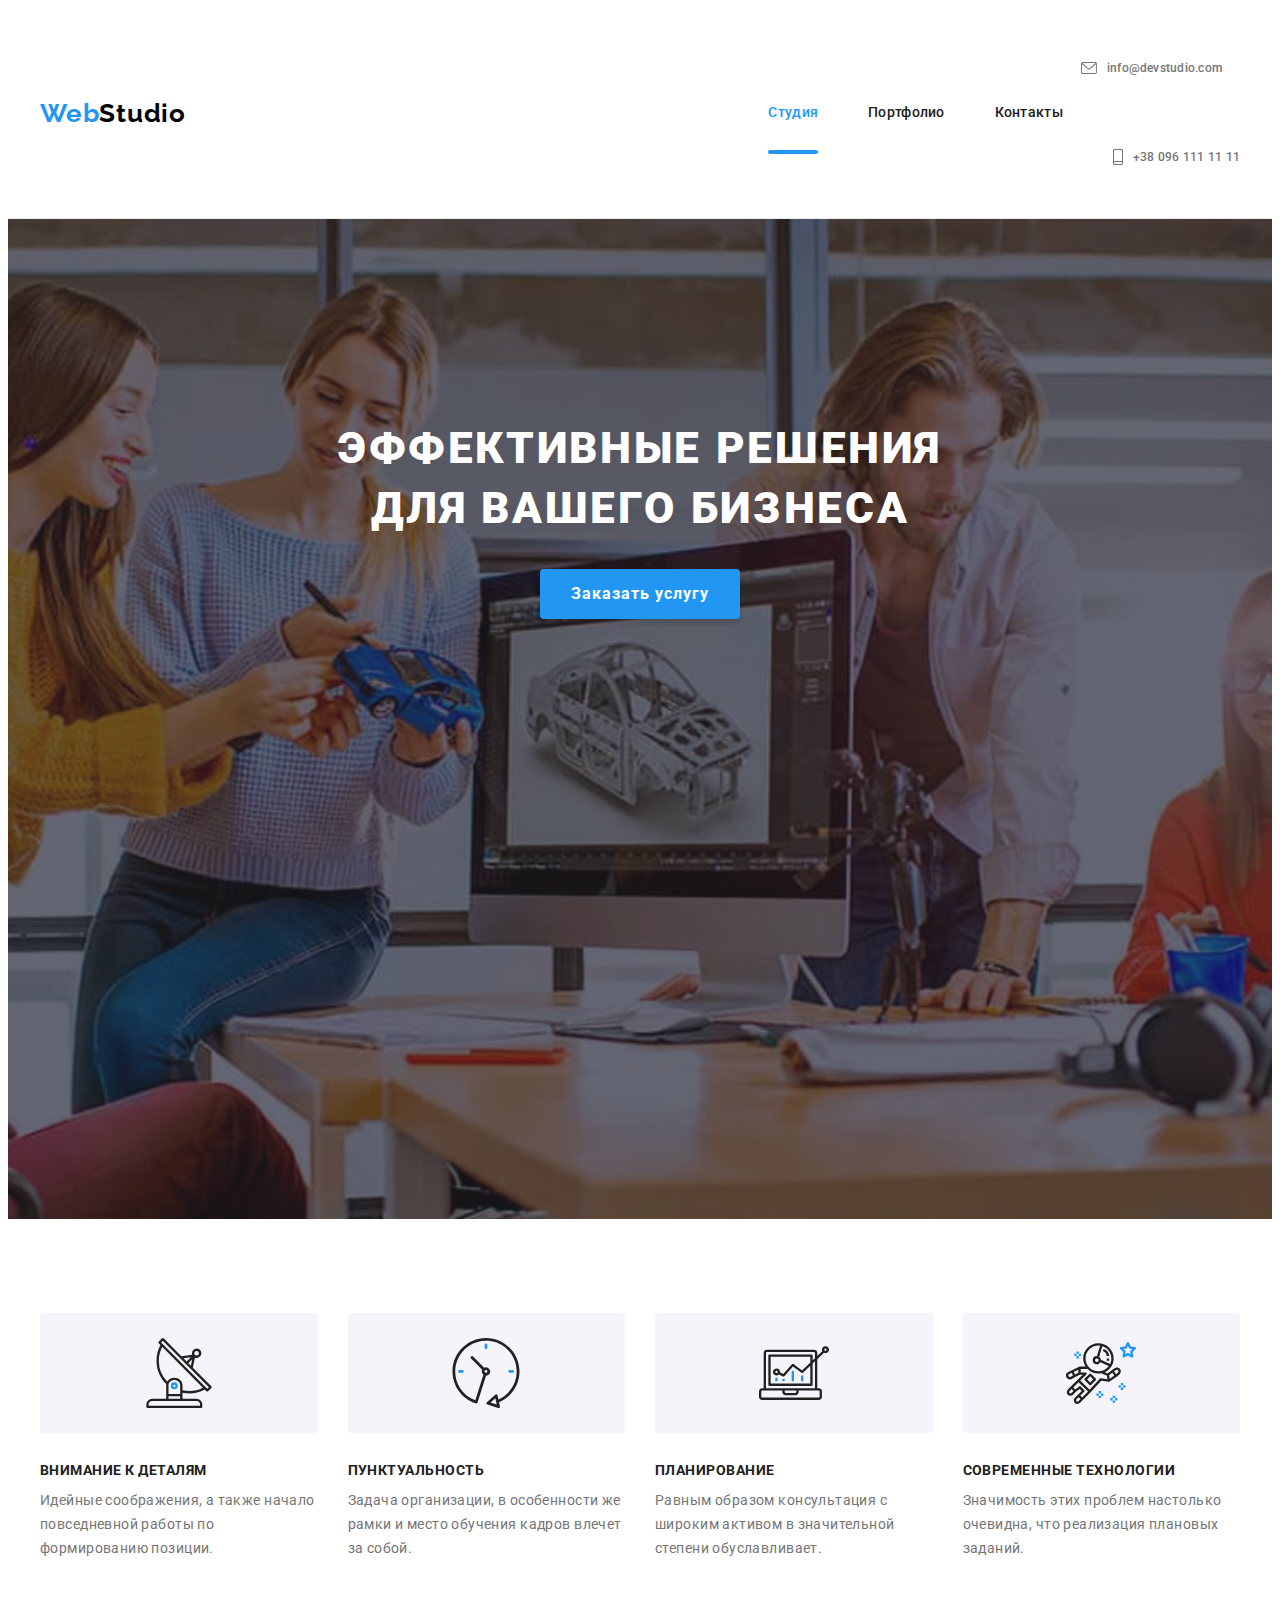
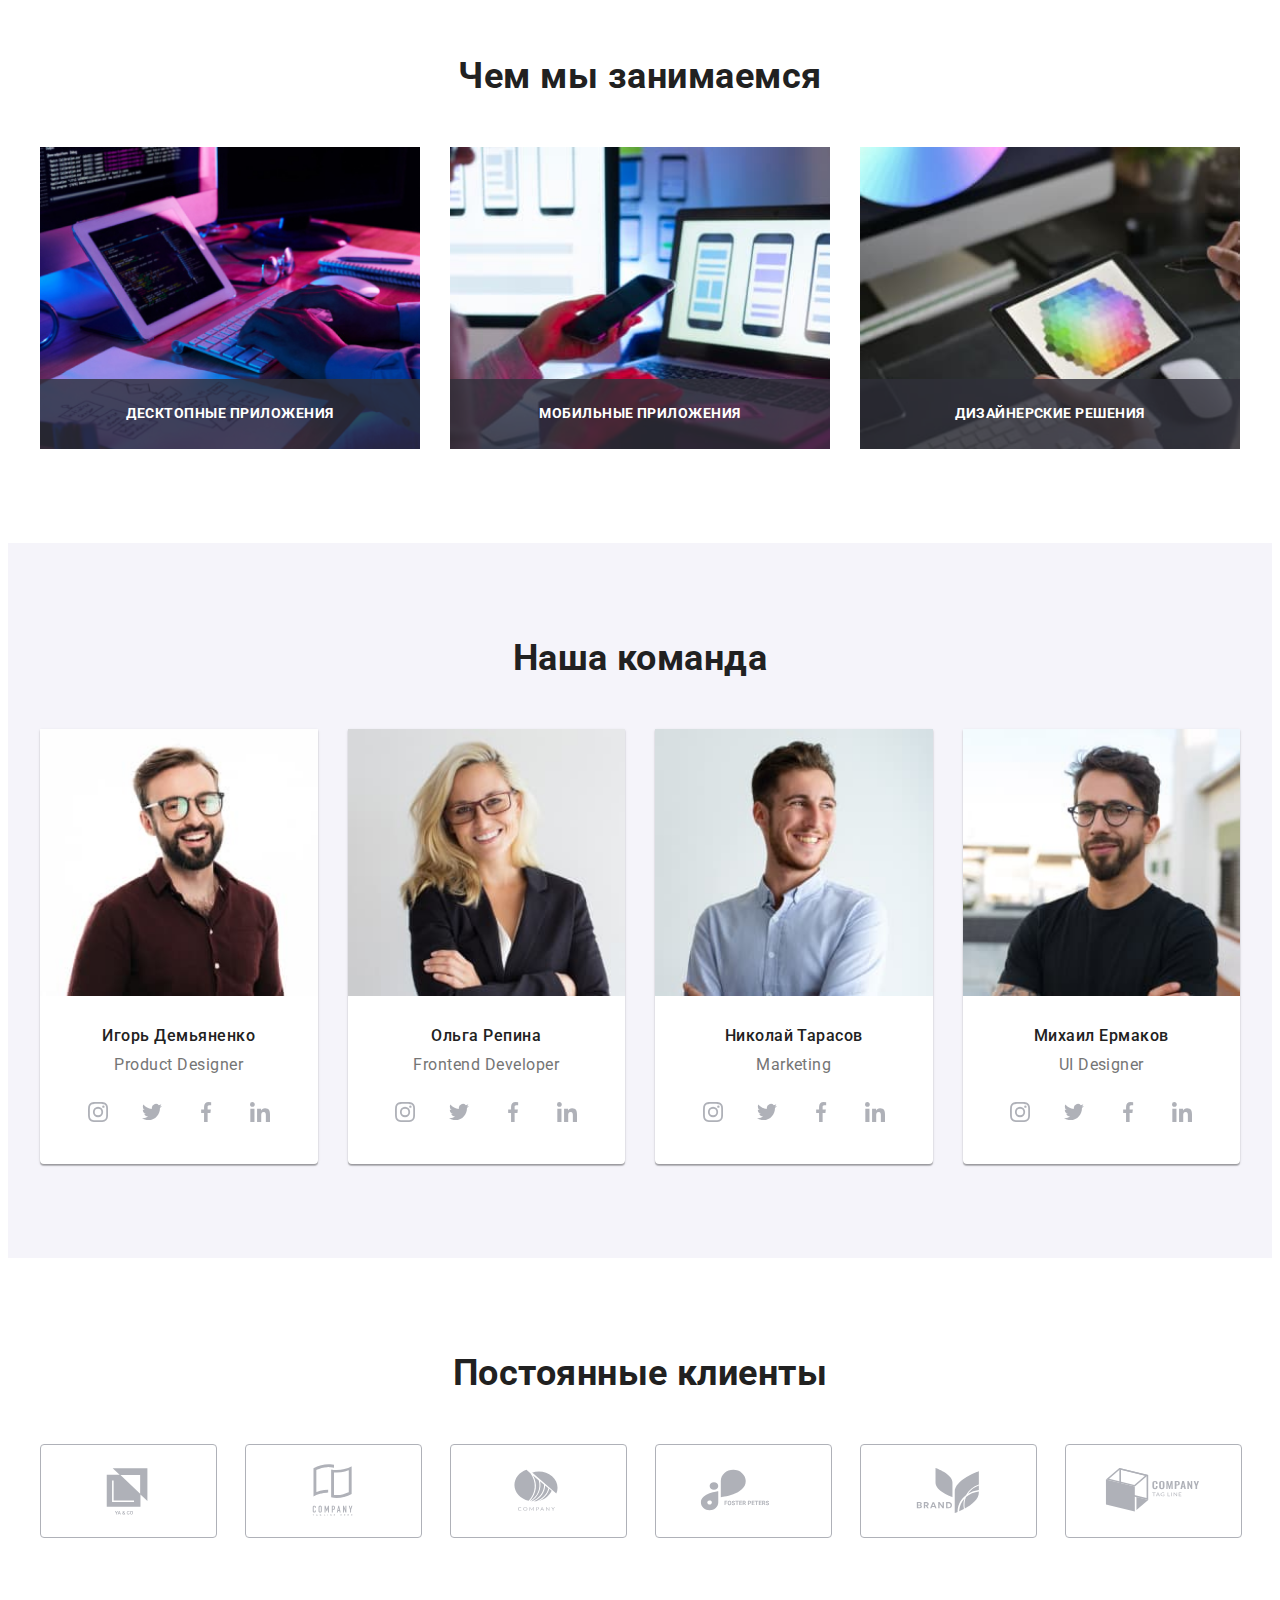
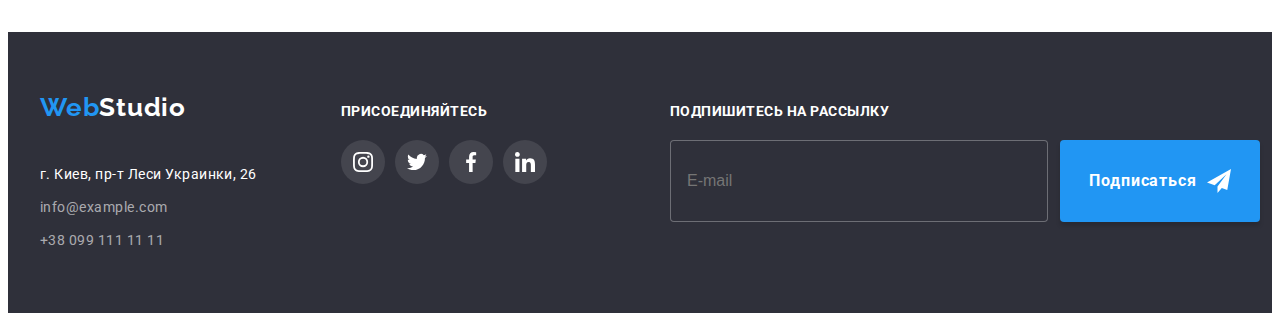
==== commit e24ab1dc: "Выполняет адаптивную вёрстку" ====
--- a/index.html
+++ b/index.html
@@ -46,7 +46,7 @@
                     <ul class="header-contact list">
                         <li class="header-contact__item">
                             <a href="mailto:info@devstudio.com" class="header-contact__link-mail">
-                                <svg class="header-contact__icon-mail" width="16" height="12">
+                                <svg class="header-contact__icon-mail">
                                     <use href="./images/icons.svg#mail"></use>
                                 </svg> 
                                 info@devstudio.com
@@ -54,7 +54,7 @@
                         </li>
                         <li class="header-contact__item">
                             <a href="tel:+380961111111" class="header-contact__link-tel">
-                                <svg class="header-contact__icon-tel" width="10" height="16">
+                                <svg class="header-contact__icon-tel">
                                     <use href="./images/icons.svg#tel"></use>
                                 </svg>
                                 +38 096 111 11 11
--- a/css/main.min.css
+++ b/css/main.min.css
@@ -1,2 +1,2 @@
-:root{--primary-text-color: #757575;--title-text-color:  #212121;--accent-color: #2196F3;--white-color: #FFFFFF;--black-color: #000000;--secondary-background-color: #F5F4FA;--background-color-hero: #C4C4C4;--background-color-gradient: rgba(47, 48, 58, 0.4);--background-footer-color: #2F303A;--background-color-btn-order: #188CE8;--text-adress-color: rgba(255, 255, 255, 0.6);--border-project-color: #EEEEEE;--border-header-color: #ECECEC;--icon-color: #AFB1B8;--icon-background-footer: rgba(255, 255, 255, 0.1);--background-overlay-about: rgba(47, 48, 58, 0.8);--background-overlay-modal: rgba(0, 0, 0, 0.2);--overlay-project-card: rgba(33, 150, 243, 0.9);--modal-input-color: rgba(33, 33, 33, 0.2);--timing-function: cubic-bezier(0.4, 0, 0.2, 1)}.visually-hidden{position:absolute;white-space:nowrap;width:1px;height:1px;overflow:hidden;border:0;padding:0;clip:rect(0 0 0 0);clip-path:inset(50%);margin:-1px}p,h1,h2,h3,h4,h5,h6{margin:0}.list{list-style:none;margin:0;padding:0}a{display:block;text-decoration:none}img{display:block;max-width:100%;width:100%;height:auto}body{background-color:var(--white-color);color:var(--primary-text-color);font-family:"Roboto", sans-serif;letter-spacing:0.03em}body.modal-open{overflow:hidden}.section{padding-top:60px;padding-bottom:60px;margin-right:auto;margin-left:auto}.section__title{margin-bottom:30px;color:var(--title-text-color);font-size:28px;line-height:1.18;text-align:center}@media screen and (min-width: 1200px){.section{padding-top:94px;padding-bottom:94px}.section__title{margin-bottom:50px;font-size:36px;line-height:1.17}}.container{min-width:320px;width:100%;padding-left:15px;padding-right:15px;margin-right:auto;margin-left:auto}@media screen and (min-width: 480px){.container{width:480px}}@media screen and (min-width: 768px){.container{width:768px}}@media screen and (min-width: 1200px){.container{width:1200px}}.header{position:relative;border-bottom:1px solid var(--border-header-color)}.header-container{display:flex;align-items:center}.header-nav{display:flex;align-items:center;justify-content:space-between;width:100vw;min-height:60px}.logo{font-weight:700;font-size:26px;line-height:1.19;letter-spacing:.03em;font-family:Raleway;color:var(--accent-color)}.logo__studio{color:var(--black-color)}.logo__studio--inverse{color:var(--white-color);margin-bottom:0}.menu-button{display:inline-flex;align-items:center;margin:0;padding:0;border:none;background-color:transparent;z-index:1}.menu-button:hover,.menu-button:focus{fill:var(--accent-color)}@media screen and (min-width: 768px){.menu-button{display:none}}.menu-button__icon-cross{display:none}.menu-button.is-open .menu-button__icon-cross{display:block}.menu-container.is-open .menu-button__icon-cross{display:block}.menu-button.is-open .menu-button__icon-menu{display:none}.menu-container{padding:48px 40px;background-color:var(--white-color)}@media screen and (max-width: 767px){.menu-container{display:none;position:absolute;top:0;left:0;width:100vw;min-height:100vh}.menu-container.is-open{display:block}}@media screen and (min-width: 768px){.menu-container{display:flex;align-items:center;margin-left:88px}}.site-nav{margin-bottom:302px}@media screen and (min-width: 768px){.site-nav{display:flex;align-items:center}}.site-nav__item:not(:last-child){margin-bottom:32px}.site-nav__link{display:inline-block;color:var(--title-text-color);font-weight:500;font-size:40px;line-height:1.18;letter-spacing:.02em}@media screen and (min-width: 768px){.site-nav__link{font-weight:500;font-size:14px;line-height:1.14;letter-spacing:.02em;transition:color 250ms var(--timing-function)}}.site-nav__link:hover,.site-nav__link:focus{color:var(--accent-color)}.site-nav__link--current{position:relative;color:var(--accent-color)}@media screen and (min-width: 768px){.site-nav__link--current::after{content:'';position:absolute;left:0;bottom:-1px;width:100%;height:4px;border-radius:2px;background-color:var(--accent-color)}}.header-contact{display:flex;flex-direction:column-reverse;margin-bottom:64px}@media screen and (min-width: 1200px){.header-contact{display:flex;align-items:center;margin-left:auto}}.header-contact__link-tel{display:inline-block;margin-bottom:32px;font-weight:500;font-size:34px;line-height:1.18;letter-spacing:.02em;color:var(--accent-color)}.header-contact__link-mail{display:inline-block;font-weight:500;font-size:24px;line-height:1.17;letter-spacing:.02em;color:var(--primery-text-color)}.header-contact__icon-mail,.header-contact__icon-tel{display:none}@media screen and (min-width: 768px){.header-contact__icon-mail,.header-contact__icon-tel{margin-right:10px;fill:currentColor}}.social-contact{display:flex;align-items:center;justify-content:flex-start}.social-contact__item:not(:last-child){padding-right:10px;margin-right:10px;border-right:1px solid var(--modal-input-color)}.social-contact__link{font-weight:500;font-size:18px;line-height:1.22;letter-spacing:.02em;color:var(--accent-color)}.hero{height:400px;padding-top:118px;padding-bottom:118px;margin-left:auto;margin-right:auto;background-color:var(--background-color-hero);background-image:linear-gradient(to right, var(--background-color-gradient), var(--background-color-gradient)),url(../images/hero.jpg);background-repeat:no-repeat;background-position:center;background-size:cover;text-align:center}@media screen and (min-width: 480px){.hero{max-width:480px}}@media screen and (min-width: 768px){.hero{max-width:768px}}@media screen and (min-width: 1200px){.hero{max-width:1600px;height:600px;padding-top:200px;padding-bottom:200px}}.hero__title{margin-bottom:30px;margin-left:auto;margin-right:auto;font-weight:900;font-size:26px;line-height:1.62;letter-spacing:.06em;color:var(--white-color);text-align:center;text-transform:uppercase}@media screen and (min-width: 480px){.hero__title{width:360px}}@media screen and (min-width: 1200px){.hero__title{width:696px;font-weight:900;font-size:44px;line-height:1.36;letter-spacing:.06em}}.button{display:inline-block;min-width:200px;border:none;border-radius:4px;padding-top:10px;padding-bottom:10px;box-shadow:0px 4px 4px rgba(0,0,0,0.15);cursor:pointer;background-color:var(--accent-color);color:var(--white-color);font-family:inherit;font-weight:700;font-size:16px;line-height:1.87;letter-spacing:.06em;text-align:center;transition:background-color 250ms var(--timing-function)}.button:hover,.button:focus{background-color:var(--background-color-btn-order)}.backdrop{position:fixed;top:0;left:0;width:100%;height:100%;background-color:var(--background-overlay-modal);opacity:1;overflow-y:scroll;transition:opacity 250ms var(--timing-function),visibility 250ms var(--timing-function)}.backdrop.is-hidden{opacity:0;pointer-events:none;visibility:hidden}.modal{position:absolute;top:50%;left:50%;transform:translate(-50%, -50%) scale(1);display:block;max-width:450px;width:100%;padding:40px;border-radius:4px;background-color:var(--white-color);box-shadow:0px 1px 3px rgba(0,0,0,0.12),0px 1px 1px rgba(0,0,0,0.14),0px 2px 1px rgba(0,0,0,0.2);transition:transform 250ms var(--timing-function),box-shadow 250ms var(--timing-function)}.backdrop.is-hidden .modal{transform:translate(-50%, -50%) scale(0.5)}@media screen and (min-width: 1200px){.modal{max-width:528px}}.modal-close-btn{position:absolute;top:8px;right:8px;cursor:pointer;width:30px;height:30px;padding:0;border:1px solid rgba(0,0,0,0.1);border-radius:50%;background-color:transparent}.modal-close-btn__icon{fill:var(--black-color);transition:fill 250ms var(--timing-function)}.modal-close-btn:focus .modal-close-btn__icon,.modal-close-btn:hover .modal-close-btn__icon{fill:var(--accent-color)}.modal-form__title{margin-bottom:12px;font-weight:700;font-size:20px;line-height:1.5;text-align:center;color:var(--title-text-color)}@media screen and (min-width: 1200px){.modal-form__title{font-weight:700;font-size:20px;line-height:1.15}}.modal-form__button{padding-left:56px;padding-right:55px;margin-top:30px}.form-field{display:block;padding:0;font-size:12px;line-height:1.17;letter-spacing:.01em;text-align:left;color:var(--primary-text-color)}.form-field:nth-child(-n+4){margin-bottom:10px}.form-field-comment{margin-bottom:20px}.form-field__content{position:relative;display:block;margin-top:4px}.form-field__input{width:100%;height:40px;padding:11px 12px 11px 42px;border:1px solid var(--modal-input-color);border-radius:4px;outline:none;color:var(--title-text-color);transition:border 250ms var(--timing-function)}.form-field__input:focus{border:1px solid var(--accent-color)}.form-field__icon{position:absolute;top:50%;left:12px;transform:translateY(-50%);fill:var(--title-text-color);transition:fill 250ms var(--timing-function)}.form-field__input:focus+.form-field__icon{fill:var(--accent-color)}.form-field__textarea{display:block;width:100%;height:120px;padding:12px 16px;margin-top:4px;border:1px solid var(--modal-input-color);border-radius:4px;font:inherit;resize:none;outline:none;transition:border 250ms var(--timing-function)}.form-field__textarea:focus{border:1px solid var(--accent-color)}.form-field__textarea::placeholder{font-size:14px;line-height:1.14;letter-spacing:.01em;color:rgba(117,117,117,0.5)}@media screen and (min-width: 1200px){.form-field__textarea::placeholder{font-size:12px;line-height:1.17;letter-spacing:.01em}}.checkbox{position:relative;display:inline-flex;align-items:center;justify-content:right;max-width:370px;width:100%}@media screen and (min-width: 1200px){.checkbox{max-width:425px}}.checkbox__text{margin-right:0;font-size:12px;line-height:1.17;color:var(--primary-text-color)}@media screen and (min-width: 1200px){.checkbox__text{font-size:14px;line-height:1.71}}.checkbox__link{display:inline-block;text-decoration:underline;color:var(--accent-color);font-size:12px;line-height:1.17}@media screen and (min-width: 1200px){.checkbox__link{font-size:14px;line-height:1.71}}.checkbox__input{-webkit-appearance:none;-moz-appearance:none;-appearance:none}.checkbox__icon{position:absolute;top:50%;left:0;transform:translateY(-50%);margin-right:8px;border:2px solid var(--title-text-color);border-radius:2px;background-color:transparent;fill:transparent;transition:border 250ms var(--timing-function),fill 250ms var(--timing-function),background-color 250ms var(--timing-function)}.checkbox:focus:checked+.checkbox__icon,.checkbox__input:checked+.checkbox__icon{border:2px solid transparent;fill:var(--white-color);background-color:var(--accent-color)}@media screen and (min-width: 1200px){.features{padding-bottom:0}}@media screen and (min-width: 768px){.feature-list{display:flex;flex-wrap:wrap;margin:-15px}}@media screen and (min-width: 1200px){.feature-list{display:flex;align-items:center;justify-content:center;margin:0 -15px}}@media screen and (min-width: 768px){.feature-list__item{flex-basis:calc((100% - 2*30px) / 2);margin:15px}}@media screen and (min-width: 1200px){.feature-list__item{flex-basis:calc((100% / 4) - 30px);margin:0 15px}}@media screen and (max-width: 767px){.feature-list__item:not(:last-child){margin-bottom:30px}}.feature-list__icon{display:flex;align-items:center;justify-content:center;width:100%;height:120px;margin-bottom:30px;border:none;border-radius:4px;background-color:var(--secondary-background-color)}.feature-list__title{margin-bottom:10px;color:var(--title-text-color);font-size:14px;line-height:1.14;text-align:center;text-transform:uppercase}@media screen and (min-width: 768px){.feature-list__title{text-align:left}}.feature-list__text{font-size:14px;line-height:1.71;letter-spacing:.03em}@media screen and (max-width: 1199.5px){.about{display:none}}.about-list{display:flex;margin-left:-30px}.about-list__item{position:relative;flex-basis:calc((100% - 3*30px) / 3);margin-left:30px;z-index:-1}.about-list__label{position:absolute;left:0;bottom:0;width:100%;padding-top:27px;padding-bottom:27px;font-weight:700;font-size:14px;line-height:1.14;text-align:center;text-transform:uppercase;background-color:var(--background-overlay-about);color:var(--white-color)}.team{width:100%;background-color:var(--secondary-background-color)}@media screen and (min-width: 768px){.team-list{display:flex;flex-wrap:wrap;margin:-15px}}@media screen and (min-width: 1200px){.team-list{display:flex;align-items:center;justify-content:center;margin:0 -15px}}.team-list__item{box-shadow:0px 1px 3px rgba(0,0,0,0.12),0px 1px 1px rgba(0,0,0,0.14),0px 2px 1px rgba(0,0,0,0.2);border-radius:0px 0px 4px 4px;background-color:var(--white-color)}@media screen and (max-width: 767px){.team-list__item:not(:last-child){margin-bottom:30px}}@media screen and (min-width: 768px){.team-list__item{flex-basis:calc((100% - 2*30px) / 2);margin:15px}}@media screen and (min-width: 1200px){.team-list__item{flex-basis:calc((100% / 4) - 30px);margin:0 15px}}.team-list__meta{padding-top:30px;padding-bottom:24px}@media screen and (min-width: 1200px){.team-list__meta{padding-bottom:30px}}.team-list__name{margin-bottom:10px;color:var(--title-text-color);font-weight:500;font-size:16px;line-height:1.19;text-align:center}.team-list__position{font-size:16px;line-height:1.19;text-align:center;margin-bottom:16px}.social-list{display:flex;align-items:center;justify-content:center}.social-list__item:not(:first-child){margin-left:10px}.social-list__link{display:flex;align-items:center;justify-content:center;width:44px;height:44px;border-radius:50%;color:var(--icon-color);transition:color 250ms var(--timing-function),background-color 250ms var(--timing-function)}.social-list__link:hover,.social-list__link:focus{color:var(--white-color);background-color:var(--accent-color)}.social-list__icon{fill:currentColor}.client-list{display:flex;flex-wrap:wrap;margin:-15px}@media screen and (min-width: 1200px){.client-list{margin:0 -15px}}.client-list__item{flex-basis:calc((100% - 2*30px) / 2);margin:15px}@media screen and (min-width: 768px){.client-list__item{flex-basis:calc((100% - 3*30px) / 3)}}@media screen and (min-width: 1200px){.client-list__item{flex-basis:calc((100% - 6*30px) / 6);margin:0 15px}}.client-list__link{display:flex;align-items:center;justify-content:center;justify-content:center;width:100%;height:92px;border:1px solid var(--icon-color);border-radius:4px;color:var(--icon-color);transition:color 250ms var(--timing-function),border 250ms var(--timing-function)}.client-list__link:hover,.client-list__link:focus{border:1px solid var(--accent-color);color:var(--accent-color)}.client-list__icon{fill:currentColor}.filters{display:flex;align-items:center;justify-content:center;margin-bottom:50px}.filters__item:not(:first-child){margin-left:8px}.filters__button{display:inline-block;border:1px solid transparent;border-radius:4px;min-width:73px;padding:6px 22px;cursor:pointer;background-color:var(--secondary-background-color);color:var(--title-text-color);font-family:inherit;font-weight:500;font-size:16px;line-height:1.62;letter-spacing:.03em;text-align:center;transition:background-color 250ms var(--timing-function),color 250ms var(--timing-function),box-shadow 250ms var(--timing-function)}.filters__button:hover,.filters__button:focus{background-color:var(--accent-color);color:var(--white-color);box-shadow:0px 3px 1px rgba(0,0,0,0.1),0px 1px 2px rgba(0,0,0,0.08),0px 2px 2px rgba(0,0,0,0.12)}.project-list{display:flex;flex-wrap:wrap;margin-top:-30px;margin-left:-30px}.project-list__item{flex-basis:370px;margin-top:30px;margin-left:30px;background-color:var(--white-color)}.product__link{display:block;transition:box-shadow 250ms var(--timing-function)}.product__link:hover,.product__link:focus{box-shadow:0px 1px 1px rgba(0,0,0,0.12),0px 4px 4px rgba(0,0,0,0.06),1px 4px 6px rgba(0,0,0,0.16)}.product__overlay{position:relative;overflow:hidden}.product__text{position:absolute;top:0;left:0;width:100%;height:101%;padding:63px 24px;font-size:18px;line-height:1.56;color:var(--white-color);background-color:var(--overlay-project-card);transform:translateY(100%);transition:transform 250ms var(--timing-function)}.product__link:hover .product__text,.product__link:focus .product__text{transform:translateY(0)}.product__meta{padding:20px 24px;border-right:1px solid var(--border-project-color);border-bottom:1px solid var(--border-project-color);border-left:1px solid var(--border-project-color)}.product__name{margin-bottom:4px;color:var(--title-text-color);font-size:18px;line-height:2;letter-spacing:.06em}.product__description{color:var(--primary-text-color);font-size:16px;line-height:1.87}.footer{padding-top:60px;padding-bottom:60px;text-align:center;background-color:var(--background-footer-color)}@media screen and (min-width: 1200px){.footer{text-align:left}}@media screen and (min-width: 768px){.footer__container{display:flex;align-items:baseline;flex-wrap:wrap}}@media screen and (min-width: 1200px){.footer__container{display:flex;align-items:baseline}}@media screen and (min-width: 768px){.address-block{margin-left:61px}}@media screen and (min-width: 1200px){.address-block{margin-right:70px;margin-left:0}}.address-block__logo{display:inline-block;margin-bottom:20px}.address-list{width:232px;margin-right:auto;margin-left:auto;margin-bottom:60px}@media screen and (min-width: 1200px){.address-list{width:231px;margin:0}}.address-list__item:not(:last-child){margin-bottom:8px}@media screen and (min-width: 1200px){.address-list__item:not(:last-child){margin-bottom:9px}}.address-list__link{color:var(--white-color);font-style:normal;font-size:14px;line-height:1.71;transition:color 250ms var(--timing-function)}.address-list__link:hover,.address-list__link:focus{color:var(--accent-color)}.address-list__link-mail,.address-list__link-tel{color:var(--text-adress-color);transition:color 250ms var(--timing-function)}.address-list__link-mail:hover,.address-list__link-mail:focus,.address-list__link-tel:hover,.address-list__link-tel:focus{color:var(--accent-color)}.footer-social{width:206px;margin-right:auto;margin-left:auto;margin-bottom:60px}@media screen and (min-width: 768px){.footer-social{margin-right:74px;margin-bottom:0}}@media screen and (min-width: 1200px){.footer-social{margin:0}}.footer-social__text{margin-bottom:20px;font-weight:700;font-size:14px;line-height:1.14;text-transform:uppercase;color:var(--white-color)}.footer-social__link{background-color:var(--icon-background-footer);color:var(--white-color);transition:background-color 250ms var(--timing-function)}.footer-social__link:hover,.footer-social__link:focus{background-color:var(--accent-color)}.footer-social__icon{fill:currentColor}@media screen and (min-width: 768px){.footer-form{width:450px;margin-left:auto;margin-right:auto}}@media screen and (min-width: 1200px){.footer-form{width:570px;margin-left:auto;margin-right:0}}.footer-form__text{margin-bottom:20px;font-weight:700;font-size:14px;line-height:1.14;text-transform:uppercase;color:var(--white-color)}@media screen and (min-width: 1200px){.email-form{display:flex}}@media screen and (min-width: 1200px){.email-form__label{margin-right:12px}}.email-form__input{display:inline-block;width:100%;height:50px;padding-top:15px;padding-bottom:15px;padding-left:16px;margin-bottom:20px;border:1px solid rgba(255,255,255,0.3);border-radius:4px;outline:none;font-size:16px;line-height:1.25;color:var(--text-adress-color);background-color:var(--background-footer-color)}@media screen and (min-width: 1200px){.email-form__input{width:358px;margin-bottom:0}}.email-form__btn{display:inline-flex;align-items:center;justify-content:center}.email-form__icon{margin-left:10px;fill:var(--white-color)}
+:root{--primary-text-color: #757575;--title-text-color:  #212121;--accent-color: #2196F3;--white-color: #FFFFFF;--black-color: #000000;--secondary-background-color: #F5F4FA;--background-color-hero: #C4C4C4;--background-color-gradient: rgba(47, 48, 58, 0.4);--background-footer-color: #2F303A;--background-color-btn-order: #188CE8;--text-adress-color: rgba(255, 255, 255, 0.6);--border-project-color: #EEEEEE;--border-header-color: #ECECEC;--icon-color: #AFB1B8;--icon-background-footer: rgba(255, 255, 255, 0.1);--background-overlay-about: rgba(47, 48, 58, 0.8);--background-overlay-modal: rgba(0, 0, 0, 0.2);--overlay-project-card: rgba(33, 150, 243, 0.9);--modal-input-color: rgba(33, 33, 33, 0.2);--timing-function: cubic-bezier(0.4, 0, 0.2, 1)}.visually-hidden{position:absolute;white-space:nowrap;width:1px;height:1px;overflow:hidden;border:0;padding:0;clip:rect(0 0 0 0);clip-path:inset(50%);margin:-1px}p,h1,h2,h3,h4,h5,h6{margin:0}.list{list-style:none;margin:0;padding:0}a{display:block;text-decoration:none}img{display:block;max-width:100%;width:100%;height:auto}body{background-color:var(--white-color);color:var(--primary-text-color);font-family:"Roboto", sans-serif;letter-spacing:0.03em}body.modal-open{overflow:hidden}.section{padding-top:60px;padding-bottom:60px;margin-right:auto;margin-left:auto}.section__title{margin-bottom:30px;color:var(--title-text-color);font-size:28px;line-height:1.18;text-align:center}@media screen and (min-width: 1200px){.section{padding-top:94px;padding-bottom:94px}.section__title{margin-bottom:50px;font-size:36px;line-height:1.17}}.container{min-width:320px;width:100%;padding-left:15px;padding-right:15px;margin-right:auto;margin-left:auto}@media screen and (min-width: 480px){.container{width:480px}}@media screen and (min-width: 768px){.container{width:768px}}@media screen and (min-width: 1200px){.container{width:1200px}}.header{position:relative;border-bottom:1px solid var(--border-header-color)}.header-container{display:flex;align-items:center}.header-nav{display:flex;align-items:center;justify-content:space-between;width:100%;min-height:60px}@media screen and (min-width: 768px){.header-nav{display:flex;align-items:center;justify-content:start;width:100%;min-width:80px}}.logo{font-weight:700;font-size:24px;line-height:1.17;letter-spacing:.03em;font-family:Raleway;color:var(--accent-color)}@media screen and (min-width: 1200px){.logo{font-weight:700;font-size:26px;line-height:1.19;letter-spacing:.03em}}.logo__studio{color:var(--black-color)}.logo__studio--inverse{color:var(--white-color);margin-bottom:0}.menu-button{display:inline-flex;align-items:center;justify-content:center;margin:0;padding:0;border:none;background-color:transparent;z-index:1}@media screen and (min-width: 768px){.menu-button{display:none}}.menu-button__icon-cross{display:none}.menu-button.is-open .menu-button__icon-cross{display:block;fill:var(--black-color)}.menu-button.is-open .menu-button__icon-cross:hover,.menu-button.is-open .menu-button__icon-cross:focus{fill:var(--accent-color)}.menu-button__icon-menu{display:block;fill:var(--black-color)}.menu-button__icon-menu:hover,.menu-button__icon-menu:focus{fill:var(--accent-color)}.menu-button.is-open .menu-button__icon-menu{display:none}.menu-container{padding:40px 30px;background-color:var(--white-color)}@media screen and (max-width: 767.5px){.menu-container{display:none;position:absolute;top:0;left:0;width:100vw;height:100vh}.menu-container.is-open{display:block}}@media screen and (min-width: 768px){.menu-container{display:flex;align-items:center;padding:0;margin-left:auto}}.site-nav{margin-bottom:302px}@media screen and (min-width: 768px){.site-nav{display:flex;align-items:center;justify-content:center;margin:0}}.site-nav__item:not(:last-child){margin-bottom:32px}@media screen and (min-width: 768px){.site-nav__item:not(:last-child){margin-bottom:0;margin-right:50px}}.site-nav__link{display:inline-block;color:var(--title-text-color);font-weight:500;font-size:40px;line-height:1.18;letter-spacing:.02em}@media screen and (min-width: 768px){.site-nav__link{font-weight:500;font-size:14px;line-height:1.14;letter-spacing:.02em;padding-top:32px;padding-bottom:32px;transition:color 250ms var(--timing-function)}}@media screen and (min-width: 1200px){.site-nav__link:hover,.site-nav__link:focus{color:var(--accent-color)}}.site-nav__link--current{position:relative;color:var(--accent-color)}@media screen and (min-width: 768px){.site-nav__link--current::after{content:'';position:absolute;left:0;bottom:-1px;width:100%;height:4px;border-radius:2px;background-color:var(--accent-color)}}.header-contact{display:flex;flex-direction:column-reverse;margin-bottom:64px}@media screen and (min-width: 768px){.header-contact{flex-direction:column;align-items:baseline;padding-top:21px;padding-bottom:21px;margin-bottom:0;margin-left:84px}}@media screen and (min-width: 1200px){.header-contact{display:flex;align-items:center;margin-left:auto}}@media screen and (min-width: 768px){.header-contact__item:not(:first-child){margin-top:10px}}@media screen and (min-width: 1200px){.header-contact__item:not(:first-child){margin-left:50px}}.header-contact__link-tel{display:inline-block;margin-bottom:32px;font-weight:500;font-size:34px;line-height:1.18;letter-spacing:.02em;color:var(--accent-color)}.header-contact__link-mail{display:inline-block;font-weight:500;font-size:24px;line-height:1.17;letter-spacing:.02em;color:var(--primery-text-color)}@media screen and (min-width: 768px){.header-contact__link-mail,.header-contact__link-tel{display:flex;align-items:center;justify-content:center;margin:0;color:var(--primary-text-color);font-weight:500;font-size:12px;line-height:1.17;letter-spacing:.02em}}@media screen and (min-width: 1200px){.header-contact__link-mail,.header-contact__link-tel{padding-top:32px;padding-bottom:32px;transition:color 250ms var(--timing-function)}.header-contact__link-mail:hover,.header-contact__link-mail:focus,.header-contact__link-tel:hover,.header-contact__link-tel:focus{color:var(--accent-color)}}.header-contact__icon-mail,.header-contact__icon-tel{display:none}@media screen and (min-width: 768px){.header-contact__icon-mail,.header-contact__icon-tel{display:block;margin-right:8px;fill:currentColor}}@media screen and (min-width: 1200px){.header-contact__icon-mail,.header-contact__icon-tel{margin-right:10px}}@media screen and (min-width: 768px){.header-contact__icon-mail{width:14px;height:10px}}@media screen and (min-width: 1200px){.header-contact__icon-mail{width:16px;height:12px}}@media screen and (min-width: 768px){.header-contact__icon-tel{width:10px;height:14px}}@media screen and (min-width: 1200px){.header-contact__icon-tel{height:16px}}.social-contact{display:flex;align-items:center;justify-content:flex-start}@media screen and (min-width: 768px){.social-contact{display:none}}.social-contact__item:not(:last-child){padding-right:10px;margin-right:10px;border-right:1px solid var(--modal-input-color)}.social-contact__link{font-weight:500;font-size:18px;line-height:1.22;letter-spacing:.02em;color:var(--accent-color)}.hero{height:400px;padding-top:118px;padding-bottom:118px;margin-left:auto;margin-right:auto;background-color:var(--background-color-hero);background-image:linear-gradient(to right, var(--background-color-gradient), var(--background-color-gradient)),url(../images/hero.jpg);background-repeat:no-repeat;background-position:center;background-size:cover;text-align:center}@media screen and (min-width: 480px){.hero{max-width:480px}}@media screen and (min-width: 768px){.hero{max-width:768px}}@media screen and (min-width: 1200px){.hero{max-width:1600px;height:600px;padding-top:200px;padding-bottom:200px}}.hero__title{margin-bottom:30px;margin-left:auto;margin-right:auto;font-weight:900;font-size:26px;line-height:1.62;letter-spacing:.06em;color:var(--white-color);text-align:center;text-transform:uppercase}@media screen and (min-width: 480px){.hero__title{width:360px}}@media screen and (min-width: 1200px){.hero__title{width:696px;font-weight:900;font-size:44px;line-height:1.36;letter-spacing:.06em}}.button{display:inline-block;min-width:200px;border:none;border-radius:4px;padding-top:10px;padding-bottom:10px;box-shadow:0px 4px 4px rgba(0,0,0,0.15);cursor:pointer;background-color:var(--accent-color);color:var(--white-color);font-family:inherit;font-weight:700;font-size:16px;line-height:1.87;letter-spacing:.06em;text-align:center;transition:background-color 250ms var(--timing-function)}.button:hover,.button:focus{background-color:var(--background-color-btn-order)}.backdrop{position:fixed;top:0;left:0;width:100%;height:100%;background-color:var(--background-overlay-modal);opacity:1;overflow-y:scroll;transition:opacity 250ms var(--timing-function),visibility 250ms var(--timing-function)}.backdrop.is-hidden{opacity:0;pointer-events:none;visibility:hidden}.modal{position:absolute;top:50%;left:50%;transform:translate(-50%, -50%) scale(1);display:block;max-width:450px;width:100%;padding:40px;border-radius:4px;background-color:var(--white-color);box-shadow:0px 1px 3px rgba(0,0,0,0.12),0px 1px 1px rgba(0,0,0,0.14),0px 2px 1px rgba(0,0,0,0.2);transition:transform 250ms var(--timing-function),box-shadow 250ms var(--timing-function)}.backdrop.is-hidden .modal{transform:translate(-50%, -50%) scale(0.5)}@media screen and (min-width: 1200px){.modal{max-width:528px}}.modal-close-btn{position:absolute;top:8px;right:8px;cursor:pointer;width:30px;height:30px;padding:0;border:1px solid rgba(0,0,0,0.1);border-radius:50%;background-color:transparent}.modal-close-btn__icon{fill:var(--black-color);transition:fill 250ms var(--timing-function)}.modal-close-btn:focus .modal-close-btn__icon,.modal-close-btn:hover .modal-close-btn__icon{fill:var(--accent-color)}.modal-form__title{margin-bottom:12px;font-weight:700;font-size:20px;line-height:1.5;text-align:center;color:var(--title-text-color)}@media screen and (min-width: 1200px){.modal-form__title{font-weight:700;font-size:20px;line-height:1.15}}.modal-form__button{padding-left:56px;padding-right:55px;margin-top:30px}.form-field{display:block;padding:0;font-size:12px;line-height:1.17;letter-spacing:.01em;text-align:left;color:var(--primary-text-color)}.form-field:nth-child(-n+4){margin-bottom:10px}.form-field-comment{margin-bottom:20px}.form-field__content{position:relative;display:block;margin-top:4px}.form-field__input{width:100%;height:40px;padding:11px 12px 11px 42px;border:1px solid var(--modal-input-color);border-radius:4px;outline:none;color:var(--title-text-color);transition:border 250ms var(--timing-function)}.form-field__input:focus{border:1px solid var(--accent-color)}.form-field__icon{position:absolute;top:50%;left:12px;transform:translateY(-50%);fill:var(--title-text-color);transition:fill 250ms var(--timing-function)}.form-field__input:focus+.form-field__icon{fill:var(--accent-color)}.form-field__textarea{display:block;width:100%;height:120px;padding:12px 16px;margin-top:4px;border:1px solid var(--modal-input-color);border-radius:4px;font:inherit;resize:none;outline:none;transition:border 250ms var(--timing-function)}.form-field__textarea:focus{border:1px solid var(--accent-color)}.form-field__textarea::placeholder{font-size:14px;line-height:1.14;letter-spacing:.01em;color:rgba(117,117,117,0.5)}@media screen and (min-width: 1200px){.form-field__textarea::placeholder{font-size:12px;line-height:1.17;letter-spacing:.01em}}.checkbox{position:relative;display:inline-flex;align-items:center;justify-content:right;max-width:370px;width:100%}@media screen and (min-width: 1200px){.checkbox{max-width:425px}}.checkbox__text{margin-right:0;font-size:12px;line-height:1.17;color:var(--primary-text-color)}@media screen and (min-width: 1200px){.checkbox__text{font-size:14px;line-height:1.71}}.checkbox__link{display:inline-block;text-decoration:underline;color:var(--accent-color);font-size:12px;line-height:1.17}@media screen and (min-width: 1200px){.checkbox__link{font-size:14px;line-height:1.71}}.checkbox__input{-webkit-appearance:none;-moz-appearance:none;-appearance:none}.checkbox__icon{position:absolute;top:50%;left:0;transform:translateY(-50%);margin-right:8px;border:2px solid var(--title-text-color);border-radius:2px;background-color:transparent;fill:transparent;transition:border 250ms var(--timing-function),fill 250ms var(--timing-function),background-color 250ms var(--timing-function)}.checkbox:focus:checked+.checkbox__icon,.checkbox__input:checked+.checkbox__icon{border:2px solid transparent;fill:var(--white-color);background-color:var(--accent-color)}@media screen and (min-width: 1200px){.features{padding-bottom:0}}@media screen and (min-width: 768px){.feature-list{display:flex;flex-wrap:wrap;margin:-15px}}@media screen and (min-width: 1200px){.feature-list{display:flex;align-items:center;justify-content:center;margin:0 -15px}}@media screen and (min-width: 768px){.feature-list__item{flex-basis:calc((100% - 2*30px) / 2);margin:15px}}@media screen and (min-width: 1200px){.feature-list__item{flex-basis:calc((100% / 4) - 30px);margin:0 15px}}@media screen and (max-width: 767px){.feature-list__item:not(:last-child){margin-bottom:30px}}.feature-list__icon{display:flex;align-items:center;justify-content:center;width:100%;height:120px;margin-bottom:30px;border:none;border-radius:4px;background-color:var(--secondary-background-color)}.feature-list__title{margin-bottom:10px;color:var(--title-text-color);font-size:14px;line-height:1.14;text-align:center;text-transform:uppercase}@media screen and (min-width: 768px){.feature-list__title{text-align:left}}.feature-list__text{font-size:14px;line-height:1.71;letter-spacing:.03em}@media screen and (max-width: 1199.5px){.about{display:none}}.about-list{display:flex;margin-left:-30px}.about-list__item{position:relative;flex-basis:calc((100% - 3*30px) / 3);margin-left:30px;z-index:-1}.about-list__label{position:absolute;left:0;bottom:0;width:100%;padding-top:27px;padding-bottom:27px;font-weight:700;font-size:14px;line-height:1.14;text-align:center;text-transform:uppercase;background-color:var(--background-overlay-about);color:var(--white-color)}.team{width:100%;background-color:var(--secondary-background-color)}@media screen and (min-width: 768px){.team-list{display:flex;flex-wrap:wrap;margin:-15px}}@media screen and (min-width: 1200px){.team-list{display:flex;align-items:center;justify-content:center;margin:0 -15px}}.team-list__item{box-shadow:0px 1px 3px rgba(0,0,0,0.12),0px 1px 1px rgba(0,0,0,0.14),0px 2px 1px rgba(0,0,0,0.2);border-radius:0px 0px 4px 4px;background-color:var(--white-color)}@media screen and (max-width: 767px){.team-list__item:not(:last-child){margin-bottom:30px}}@media screen and (min-width: 768px){.team-list__item{flex-basis:calc((100% - 2*30px) / 2);margin:15px}}@media screen and (min-width: 1200px){.team-list__item{flex-basis:calc((100% / 4) - 30px);margin:0 15px}}.team-list__meta{padding-top:30px;padding-bottom:24px}@media screen and (min-width: 1200px){.team-list__meta{padding-bottom:30px}}.team-list__name{margin-bottom:10px;color:var(--title-text-color);font-weight:500;font-size:16px;line-height:1.19;text-align:center}.team-list__position{font-size:16px;line-height:1.19;text-align:center;margin-bottom:16px}.social-list{display:flex;align-items:center;justify-content:center}.social-list__item:not(:first-child){margin-left:10px}.social-list__link{display:flex;align-items:center;justify-content:center;width:44px;height:44px;border-radius:50%;color:var(--icon-color);transition:color 250ms var(--timing-function),background-color 250ms var(--timing-function)}.social-list__link:hover,.social-list__link:focus{color:var(--white-color);background-color:var(--accent-color)}.social-list__icon{fill:currentColor}.client-list{display:flex;flex-wrap:wrap;margin:-15px}@media screen and (min-width: 1200px){.client-list{margin:0 -15px}}.client-list__item{flex-basis:calc((100% - 2*30px) / 2);margin:15px}@media screen and (min-width: 768px){.client-list__item{flex-basis:calc((100% - 3*30px) / 3)}}@media screen and (min-width: 1200px){.client-list__item{flex-basis:calc((100% - 6*30px) / 6);margin:0 15px}}.client-list__link{display:flex;align-items:center;justify-content:center;justify-content:center;width:100%;height:92px;border:1px solid var(--icon-color);border-radius:4px;color:var(--icon-color);transition:color 250ms var(--timing-function),border 250ms var(--timing-function)}.client-list__link:hover,.client-list__link:focus{border:1px solid var(--accent-color);color:var(--accent-color)}.client-list__icon{fill:currentColor}.filters{display:flex;align-items:center;justify-content:center;margin-bottom:50px}.filters__item:not(:first-child){margin-left:8px}.filters__button{display:inline-block;border:1px solid transparent;border-radius:4px;min-width:73px;padding:6px 22px;cursor:pointer;background-color:var(--secondary-background-color);color:var(--title-text-color);font-family:inherit;font-weight:500;font-size:16px;line-height:1.62;letter-spacing:.03em;text-align:center;transition:background-color 250ms var(--timing-function),color 250ms var(--timing-function),box-shadow 250ms var(--timing-function)}.filters__button:hover,.filters__button:focus{background-color:var(--accent-color);color:var(--white-color);box-shadow:0px 3px 1px rgba(0,0,0,0.1),0px 1px 2px rgba(0,0,0,0.08),0px 2px 2px rgba(0,0,0,0.12)}.project-list{display:flex;flex-wrap:wrap;margin-top:-30px;margin-left:-30px}.project-list__item{flex-basis:370px;margin-top:30px;margin-left:30px;background-color:var(--white-color)}.product__link{display:block;transition:box-shadow 250ms var(--timing-function)}.product__link:hover,.product__link:focus{box-shadow:0px 1px 1px rgba(0,0,0,0.12),0px 4px 4px rgba(0,0,0,0.06),1px 4px 6px rgba(0,0,0,0.16)}.product__overlay{position:relative;overflow:hidden}.product__text{position:absolute;top:0;left:0;width:100%;height:101%;padding:63px 24px;font-size:18px;line-height:1.56;color:var(--white-color);background-color:var(--overlay-project-card);transform:translateY(100%);transition:transform 250ms var(--timing-function)}.product__link:hover .product__text,.product__link:focus .product__text{transform:translateY(0)}.product__meta{padding:20px 24px;border-right:1px solid var(--border-project-color);border-bottom:1px solid var(--border-project-color);border-left:1px solid var(--border-project-color)}.product__name{margin-bottom:4px;color:var(--title-text-color);font-size:18px;line-height:2;letter-spacing:.06em}.product__description{color:var(--primary-text-color);font-size:16px;line-height:1.87}.footer{padding-top:60px;padding-bottom:60px;text-align:center;background-color:var(--background-footer-color)}@media screen and (min-width: 1200px){.footer{text-align:left}}@media screen and (min-width: 768px){.footer__container{display:flex;align-items:baseline;flex-wrap:wrap}}@media screen and (min-width: 1200px){.footer__container{display:flex;align-items:baseline}}@media screen and (min-width: 768px){.address-block{margin-left:61px}}@media screen and (min-width: 1200px){.address-block{margin-right:70px;margin-left:0}}.address-block__logo{display:inline-block;margin-bottom:20px}.address-list{width:232px;margin-right:auto;margin-left:auto;margin-bottom:60px}@media screen and (min-width: 1200px){.address-list{width:231px;margin:0}}.address-list__item:not(:last-child){margin-bottom:8px}@media screen and (min-width: 1200px){.address-list__item:not(:last-child){margin-bottom:9px}}.address-list__link{color:var(--white-color);font-style:normal;font-size:14px;line-height:1.71;transition:color 250ms var(--timing-function)}.address-list__link:hover,.address-list__link:focus{color:var(--accent-color)}.address-list__link-mail,.address-list__link-tel{color:var(--text-adress-color);transition:color 250ms var(--timing-function)}.address-list__link-mail:hover,.address-list__link-mail:focus,.address-list__link-tel:hover,.address-list__link-tel:focus{color:var(--accent-color)}.footer-social{width:206px;margin-right:auto;margin-left:auto;margin-bottom:60px}@media screen and (min-width: 768px){.footer-social{margin-right:74px;margin-bottom:0}}@media screen and (min-width: 1200px){.footer-social{margin:0}}.footer-social__text{margin-bottom:20px;font-weight:700;font-size:14px;line-height:1.14;text-transform:uppercase;color:var(--white-color)}.footer-social__link{background-color:var(--icon-background-footer);color:var(--white-color);transition:background-color 250ms var(--timing-function)}.footer-social__link:hover,.footer-social__link:focus{background-color:var(--accent-color)}.footer-social__icon{fill:currentColor}@media screen and (min-width: 768px){.footer-form{width:450px;margin-left:auto;margin-right:auto}}@media screen and (min-width: 1200px){.footer-form{width:570px;margin-left:auto;margin-right:0}}.footer-form__text{margin-bottom:20px;font-weight:700;font-size:14px;line-height:1.14;text-transform:uppercase;color:var(--white-color)}@media screen and (min-width: 1200px){.email-form{display:flex}}@media screen and (min-width: 1200px){.email-form__label{margin-right:12px}}.email-form__input{display:inline-block;width:100%;height:50px;padding-top:15px;padding-bottom:15px;padding-left:16px;margin-bottom:20px;border:1px solid rgba(255,255,255,0.3);border-radius:4px;outline:none;font-size:16px;line-height:1.25;color:var(--text-adress-color);background-color:var(--background-footer-color)}@media screen and (min-width: 1200px){.email-form__input{width:358px;margin-bottom:0}}.email-form__btn{display:inline-flex;align-items:center;justify-content:center}.email-form__icon{margin-left:10px;fill:var(--white-color)}
 /*# sourceMappingURL=main.min.css.map */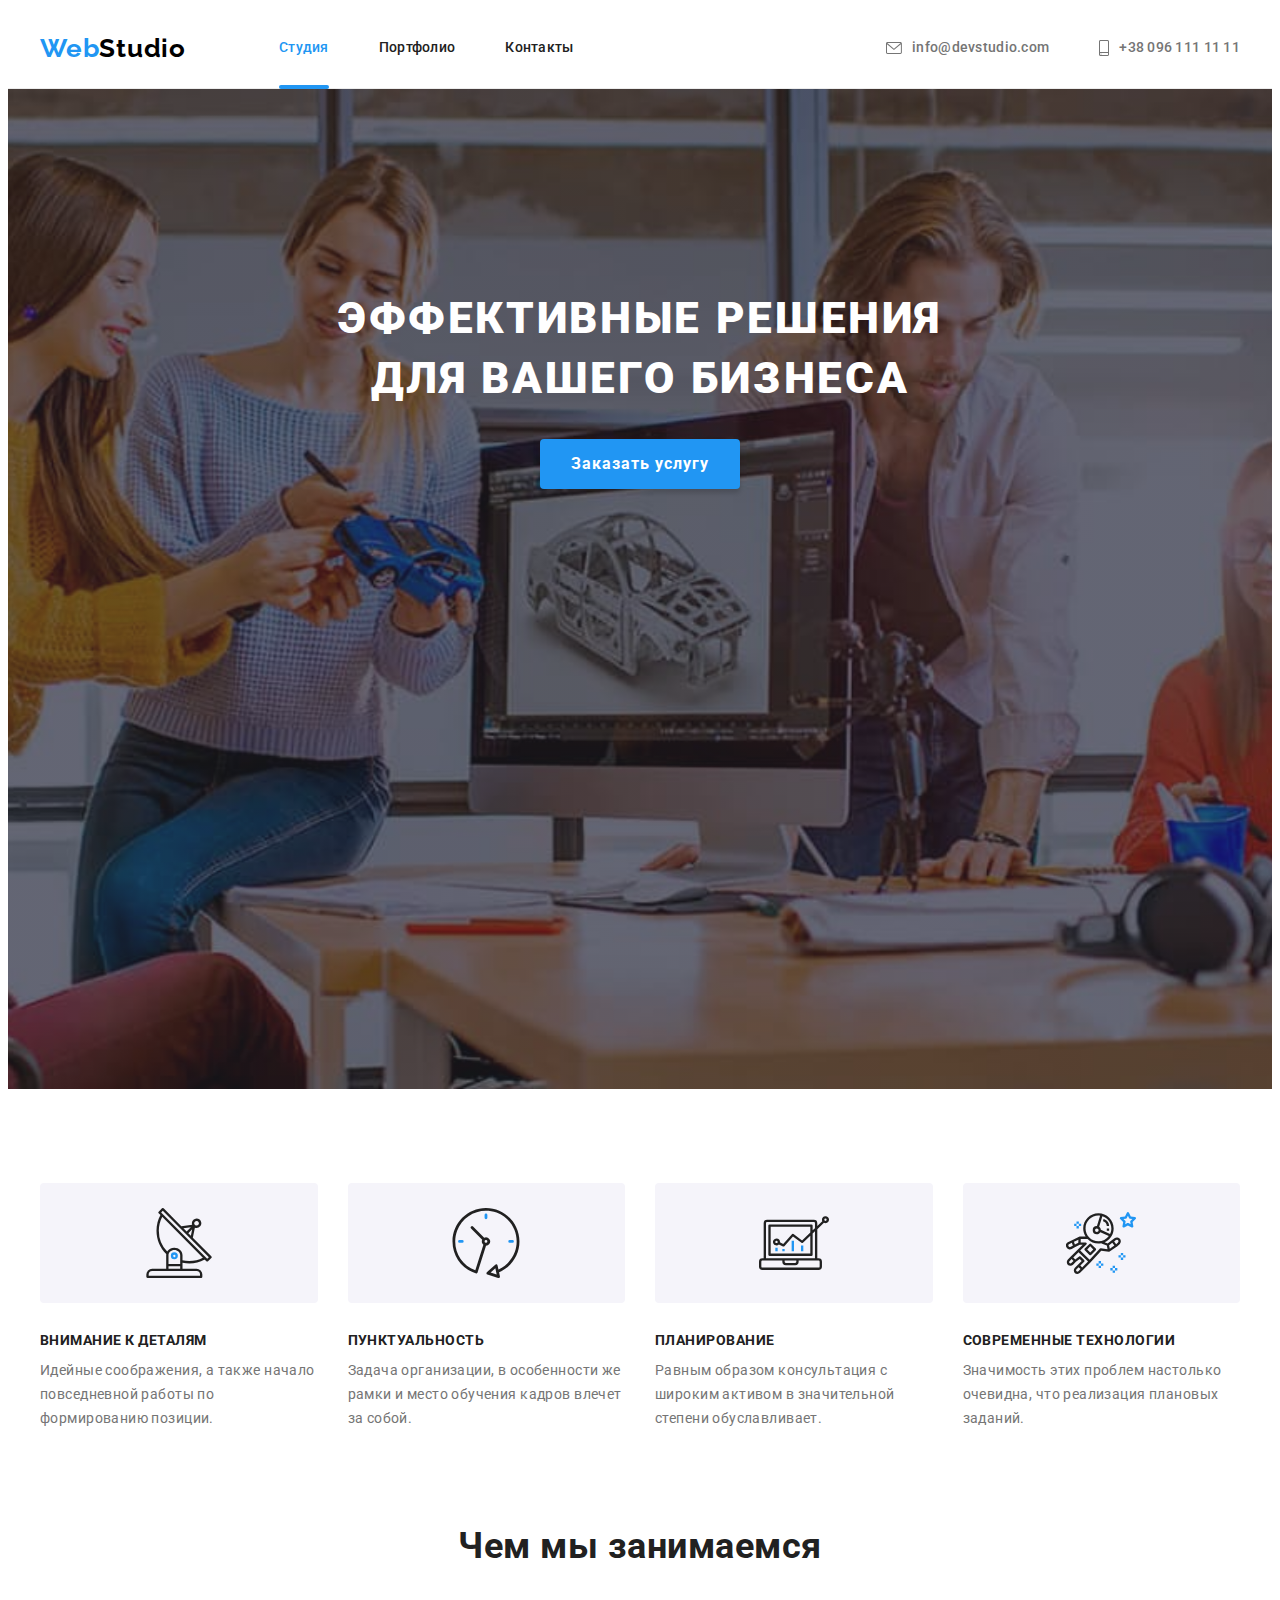
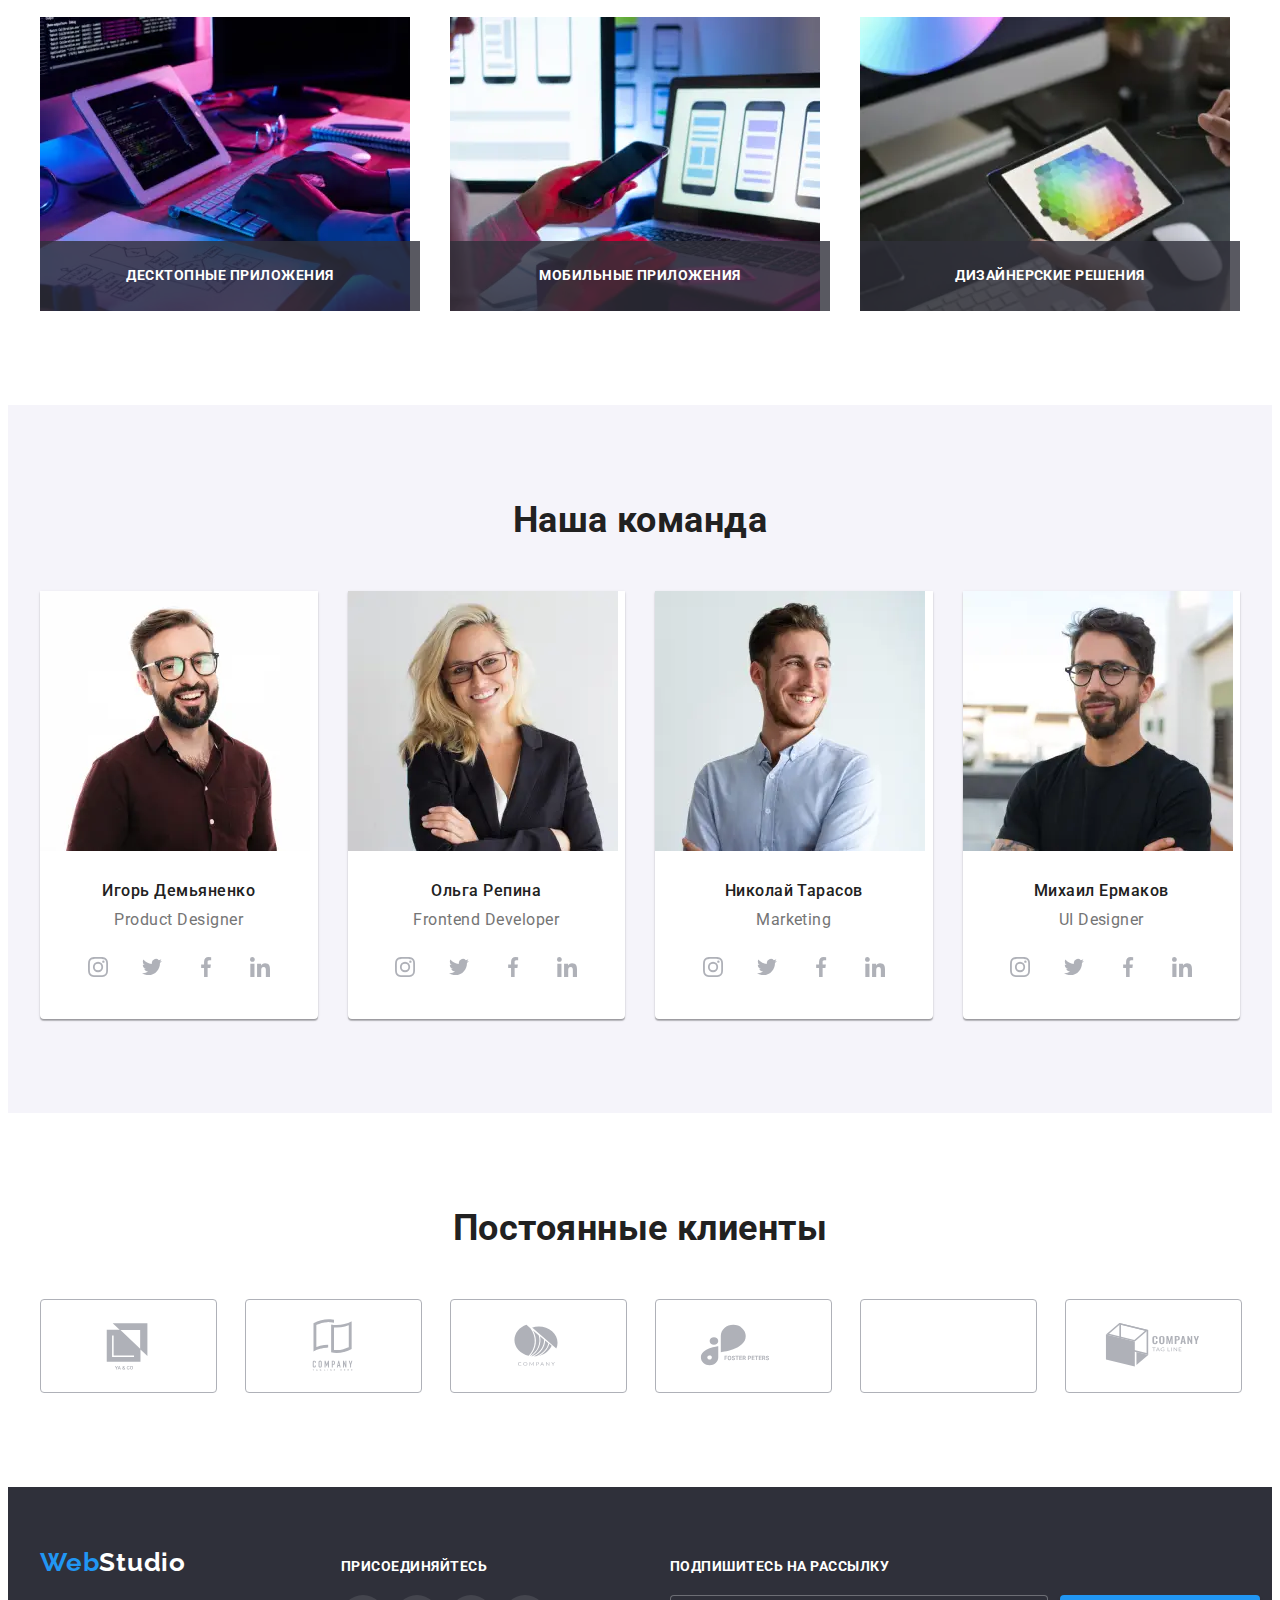
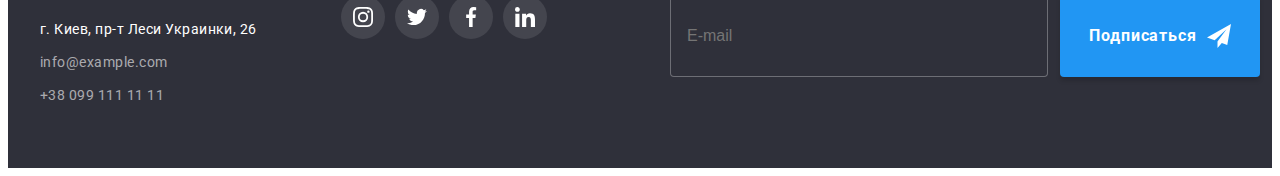
==== commit 1d3848d5: "Выполняет адаптивную верстку" ====
--- a/index.html
+++ b/index.html
@@ -146,7 +146,7 @@
                     <li class="feature-list__item">
                         <div class="feature-list__icon">
                             <svg width="70" height="70">
-                                <use href="images/icons.svg#antenna"></use>
+                                <use href="./images/icons.svg#antenna"></use>
                             </svg>
                         </div>
                         <h3 class="feature-list__title">Внимание к деталям</h3>
@@ -155,7 +155,7 @@
                     <li class="feature-list__item">
                         <div class="feature-list__icon">
                             <svg width="70" height="70">
-                                <use href="images/icons.svg#clock"></use>
+                                <use href="./images/icons.svg#clock"></use>
                             </svg>
                         </div>
                         <h3 class="feature-list__title">Пунктуальность</h3>
@@ -164,7 +164,7 @@
                     <li class="feature-list__item">
                         <div class="feature-list__icon">
                             <svg width="70" height="70">
-                                <use href="images/icons.svg#diagram"></use>
+                                <use href="./images/icons.svg#diagram"></use>
                             </svg>
                         </div>
                         <h3 class="feature-list__title">Планирование</h3>
@@ -173,7 +173,7 @@
                     <li class="feature-list__item">
                         <div class="feature-list__icon">
                             <svg width="70" height="70">
-                                <use href="images/icons.svg#astronaut"></use>
+                                <use href="./images/icons.svg#astronaut"></use>
                             </svg>
                         </div>
                         <h3 class="feature-list__title">Современные технологии</h3>
@@ -188,30 +188,42 @@
                 <h2 class="about__title section__title">Чем мы занимаемся</h2>
                 <ul class="about-list list">
                     <li class="about-list__item">
-                        <img 
-                        src="./images/box1.jpg" 
-                        alt="разработчик верстает сайт" 
-                        width="370" 
-                        height="294"
-                        />
+                        <picture>
+                            <source srcset="./images/box1.webp 1x, ./images/box1-2x.webp 2x"
+                            type="image/webp" />
+                            <source srcset="./images/box1.jpg 1x, ./images/box1-2x.jpg 2x" 
+                            type="image/jpg" />
+                            <img 
+                                src="./images/box1.jpg" 
+                                alt="разработчик верстает сайт" 
+                            />
+                        </picture>
                         <p class="about-list__label">Десктопные приложения</p>
                     </li>
                     <li class="about-list__item">
-                        <img 
-                        src="./images/box2.jpg" 
-                        alt="разработчик создаёт мобильное приложение" 
-                        width="370" 
-                        height="294" 
-                        /> 
+                        <picture>
+                            <source srcset="./images/box2.webp 1x, ./images/box2-2x.webp 2x" 
+                                type="image/webp" />
+                            <source srcset="./images/box2.jpg 1x, ./images/box2-2x.jpg 2x" 
+                                type="image/jpg" />
+                            <img 
+                                src="./images/box2.jpg" 
+                                alt="разработчик создаёт мобильное приложение" 
+                            />
+                        </picture>
                         <p class="about-list__label">Мобильные приложения</p>
                     </li>
                     <li class="about-list__item">
-                        <img
-                        src="./images/box3.jpg" 
-                        alt="дизайнер разрабатывает логотип сайта"
-                        width="370" 
-                        height="294"
-                        />
+                        <picture>
+                            <source srcset="./images/box3.webp 1x, ./images/box3-2x.webp 2x" 
+                                type="image/webp" />
+                            <source srcset="./images/box3.jpg 1x, ./images/box3-2x.jpg 2x" 
+                                type="image/jpg" />
+                            <img
+                                src="./images/box3.jpg" 
+                                alt="дизайнер разрабатывает логотип сайта"
+                            />
+                        </picture>
                         <p class="about-list__label">Дизайнерские решения</p>
                     </li>
                 </ul>
@@ -223,12 +235,30 @@
                 <h2 class="team__title section__title">Наша команда</h2>
                 <ul class="team-list list">
                     <li class="team-list__item">
-                        <img 
-                        src="./images/img1.jpg" 
-                        alt="член команды"
-                        width="270"
-                        height="260"
-                        />
+                        <picture>
+                            <source srcset="./images/img1.webp 1x, ./images/img1-2x.webp 2x" 
+                                type="image/webp" 
+                                media="(min-width: 1200px)" />
+                            <source srcset="./images/img1.jpg 1x, ./images/img1-2x.jpg 2x"
+                                type="image/jpg"
+                                media="(min-width: 1200px)" />
+                            <source srcset="./images/img1-tab.webp 1x, ./images/img1-tab2x.webp 2x" 
+                                type="image/webp" 
+                                media="(min-width: 768px)" />
+                            <source srcset="./images/img1-tab.jpg 1x, ./images/img1-tab2x.jpg 2x"
+                                type="image/jpg" 
+                                media="(min-width: 768px)" />
+                            <source srcset="./images/img1-mob.webp 1x, ./images/img1-mob2x.webp 2x" 
+                                type="image/webp"
+                                media="(min-width: 320px)" />
+                            <source srcset="./images/img1-mob.jpg 1x, ./images/img1-mob2x.jpg 2x"
+                                type="image/jpg" 
+                                media="(min-width: 320px)" />
+                            <img 
+                                src="./images/img1.jpg" 
+                                alt="член команды"
+                            />
+                        </picture>
                         <div class="team-list__meta">
                             <h3 class="team-list__name">Игорь Демьяненко</h3>
                             <p lang="en" class="team-list__position">Product Designer</p>
@@ -261,12 +291,30 @@
                         </div>
                     </li>
                     <li class="team-list__item">
-                        <img 
-                        src="./images/img2.jpg" 
-                        alt="член команды"
-                        width="270"
-                        height="260" 
-                        />
+                        <picture>
+                            <source srcset="./images/img2.webp 1x, ./images/img2-2x.webp 2x" 
+                                type="image/webp"  
+                                media="(min-width: 1200px)" />
+                            <source srcset="./images/img2.jpg 1x, ./images/img2-2x.jpg 2x"
+                                type="image/jpg" 
+                                media="(min-width: 1200px)" />
+                            <source srcset="./images/img2-tab.webp 1x, ./images/img2-tab2x.webp 2x"
+                                type="image/webp" 
+                                media="(min-width: 768px)" />
+                            <source srcset="./images/img2-tab.jpg 1x, ./images/img2-tab2x.jpg 2x" 
+                                type="image/jpg" 
+                                media="(min-width: 768px)" />
+                            <source srcset="./images/img2-mob.webp 1x, ./images/img2-mob2x.webp 2x" 
+                                type="image/webp" 
+                                media="(min-width: 320px)" />
+                            <source srcset="./images/img2-mob.jpg 1x, ./images/img2-mob2x.jpg 2x" 
+                                type="image/jpg" 
+                                media="(min-width: 320px)" />
+                            <img 
+                                src="./images/img2.jpg" 
+                                alt="член команды" 
+                            />
+                        </picture>
                         <div class="team-list__meta">
                             <h3 class="team-list__name">Ольга Репина</h3>
                             <p lang="en" class="team-list__position">Frontend Developer</p>
@@ -299,12 +347,30 @@
                         </div>
                     </li>
                     <li class="team-list__item">
-                        <img 
-                        src="./images/img3.jpg" 
-                        alt="член команды"
-                        width="270"
-                        height="260"
-                        />
+                        <picture>
+                            <source srcset="./images/img3.webp 1x, ./images/img3-2x.webp 2x" 
+                                type="image/webp" 
+                                media="(min-width: 1200px)" />
+                            <source srcset="./images/img3.jpg 1x, ./images/img3-2x.jpg 2x" 
+                                type="image/jpg" 
+                                media="(min-width: 1200px)" />
+                            <source srcset="./images/img3-tab.webp 1x, ./images/img3-tab2x.webp 2x" 
+                                type="image/webp" 
+                                media="(min-width: 768px)" />
+                            <source srcset="./images/img3-tab.jpg 1x, ./images/img3-tab2x.jpg 2x" 
+                                type="image/jpg" 
+                                media="(min-width: 768px)" />
+                            <source srcset="./images/img3-mob.webp 1x, ./images/img3-mob2x.webp 2x" 
+                                type="image/webp" 
+                                media="(min-width: 320px)" />
+                            <source srcset="./images/img3-mob.jpg 1x, ./images/img3-mob2x.jpg 2x" 
+                                type="image/jpg" 
+                                media="(min-width: 320px)" />
+                            <img 
+                                src="./images/img3.jpg" 
+                                alt="член команды"
+                            />
+                        </picture>
                         <div class="team-list__meta">
                             <h3 class="team-list__name">Николай Тарасов</h3>
                             <p lang="en" class="team-list__position">Marketing</p>
@@ -337,12 +403,30 @@
                         </div>
                     </li>
                     <li class="team-list__item">
-                        <img 
-                        src="./images/img4.jpg" 
-                        alt="член команды"
-                        width="270"
-                        height="260" 
-                        />
+                        <picture>
+                            <source srcset="./images/img4.webp 1x, ./images/img4-2x.webp 2x" 
+                                type="image/webp" 
+                                media="(min-width: 1200px)" />
+                            <source srcset="./images/img4.jpg 1x, ./images/img4-2x.jpg 2x" 
+                                type="image/jpg"
+                                media="(min-width: 1200px)" />
+                            <source srcset="./images/img4-tab.webp 1x, ./images/img4-tab2x.webp 2x" 
+                                type="image/webp" 
+                                media="(min-width: 768px)" />
+                            <source srcset="./images/img4-tab.jpg 1x, ./images/img4-tab2x.jpg 2x" 
+                                type="image/jpg" 
+                                media="(min-width: 768px)" />
+                            <source srcset="./images/img4-mob.webp 1x, ./images/img4-mob2x.webp 2x" 
+                                type="image/webp" 
+                                media="(min-width: 320px)" />
+                            <source srcset="./images/img4-mob.jpg 1x, ./images/img4-mob2x.jpg 2x" 
+                                type="image/jpg" 
+                                media="(min-width: 320px)" />
+                            <img 
+                                src="./images/img4.jpg" 
+                                alt="член команды" 
+                            />
+                        </picture>
                         <div class="team-list__meta">
                             <h3 class="team-list__name">Михаил Ермаков</h3>
                             <p lang="en" class="team-list__position">UI Designer</p>
@@ -385,42 +469,42 @@
                     <li class="client-list__item">
                         <a href="" class="client-list__link">
                             <svg class="client-list__icon" width="106" height="60">
-                                <use href="images/icons.svg#client1"></use>
+                                <use href="./images/icons.svg#client1"></use>
                             </svg>
                         </a>
                     </li>
                     <li class="client-list__item">
                         <a href="" class="client-list__link">
                             <svg class="client-list__icon" width="106" height="60">
-                                <use href="images/icons.svg#client2"></use>
+                                <use href="./images/icons.svg#client2"></use>
                             </svg>
                         </a>
                     </li>
                     <li class="client-list__item">
                         <a href="" class="client-list__link">
                             <svg class="client-list__icon" width="106" height="60">
-                                <use href="images/icons.svg#client3"></use>
+                                <use href="./images/icons.svg#client3"></use>
                             </svg>
                         </a>
                     </li>
                     <li class="client-list__item">
                         <a href="" class="client-list__link">
                             <svg class="client-list__icon" width="106" height="60">
-                                <use href="images/icons.svg#client4"></use>
+                                <use href="./images/icons.svg#client4"></use>
                             </svg>
                         </a>
                     </li>
                     <li class="client-list__item">
                         <a href="" class="client-list__link">
                             <svg class="client-list__icon" width="106" height="60">
-                                <use href="images/icons.svg#client5"></use>
+                                <use href="./mages/icons.svg#client5"></use>
                             </svg>
                         </a>
                     </li>
                     <li class="client-list__item">
                         <a href="" class="client-list__link">
                             <svg class="client-list__icon" width="106" height="60">
-                                <use href="images/icons.svg#client6"></use>
+                                <use href="./images/icons.svg#client6"></use>
                             </svg>
                         </a>
                     </li>
--- a/css/main.min.css
+++ b/css/main.min.css
@@ -1,2 +1,2 @@
-:root{--primary-text-color: #757575;--title-text-color:  #212121;--accent-color: #2196F3;--white-color: #FFFFFF;--black-color: #000000;--secondary-background-color: #F5F4FA;--background-color-hero: #C4C4C4;--background-color-gradient: rgba(47, 48, 58, 0.4);--background-footer-color: #2F303A;--background-color-btn-order: #188CE8;--text-adress-color: rgba(255, 255, 255, 0.6);--border-project-color: #EEEEEE;--border-header-color: #ECECEC;--icon-color: #AFB1B8;--icon-background-footer: rgba(255, 255, 255, 0.1);--background-overlay-about: rgba(47, 48, 58, 0.8);--background-overlay-modal: rgba(0, 0, 0, 0.2);--overlay-project-card: rgba(33, 150, 243, 0.9);--modal-input-color: rgba(33, 33, 33, 0.2);--timing-function: cubic-bezier(0.4, 0, 0.2, 1)}.visually-hidden{position:absolute;white-space:nowrap;width:1px;height:1px;overflow:hidden;border:0;padding:0;clip:rect(0 0 0 0);clip-path:inset(50%);margin:-1px}p,h1,h2,h3,h4,h5,h6{margin:0}.list{list-style:none;margin:0;padding:0}a{display:block;text-decoration:none}img{display:block;max-width:100%;width:100%;height:auto}body{background-color:var(--white-color);color:var(--primary-text-color);font-family:"Roboto", sans-serif;letter-spacing:0.03em}body.modal-open{overflow:hidden}.section{padding-top:60px;padding-bottom:60px;margin-right:auto;margin-left:auto}.section__title{margin-bottom:30px;color:var(--title-text-color);font-size:28px;line-height:1.18;text-align:center}@media screen and (min-width: 1200px){.section{padding-top:94px;padding-bottom:94px}.section__title{margin-bottom:50px;font-size:36px;line-height:1.17}}.container{min-width:320px;width:100%;padding-left:15px;padding-right:15px;margin-right:auto;margin-left:auto}@media screen and (min-width: 480px){.container{width:480px}}@media screen and (min-width: 768px){.container{width:768px}}@media screen and (min-width: 1200px){.container{width:1200px}}.header{position:relative;border-bottom:1px solid var(--border-header-color)}.header-container{display:flex;align-items:center}.header-nav{display:flex;align-items:center;justify-content:space-between;width:100%;min-height:60px}@media screen and (min-width: 768px){.header-nav{display:flex;align-items:center;justify-content:start;width:100%;min-width:80px}}.logo{font-weight:700;font-size:24px;line-height:1.17;letter-spacing:.03em;font-family:Raleway;color:var(--accent-color)}@media screen and (min-width: 1200px){.logo{font-weight:700;font-size:26px;line-height:1.19;letter-spacing:.03em}}.logo__studio{color:var(--black-color)}.logo__studio--inverse{color:var(--white-color);margin-bottom:0}.menu-button{display:inline-flex;align-items:center;justify-content:center;margin:0;padding:0;border:none;background-color:transparent;z-index:1}@media screen and (min-width: 768px){.menu-button{display:none}}.menu-button__icon-cross{display:none}.menu-button.is-open .menu-button__icon-cross{display:block;fill:var(--black-color)}.menu-button.is-open .menu-button__icon-cross:hover,.menu-button.is-open .menu-button__icon-cross:focus{fill:var(--accent-color)}.menu-button__icon-menu{display:block;fill:var(--black-color)}.menu-button__icon-menu:hover,.menu-button__icon-menu:focus{fill:var(--accent-color)}.menu-button.is-open .menu-button__icon-menu{display:none}.menu-container{padding:40px 30px;background-color:var(--white-color)}@media screen and (max-width: 767.5px){.menu-container{display:none;position:absolute;top:0;left:0;width:100vw;height:100vh}.menu-container.is-open{display:block}}@media screen and (min-width: 768px){.menu-container{display:flex;align-items:center;padding:0;margin-left:auto}}.site-nav{margin-bottom:302px}@media screen and (min-width: 768px){.site-nav{display:flex;align-items:center;justify-content:center;margin:0}}.site-nav__item:not(:last-child){margin-bottom:32px}@media screen and (min-width: 768px){.site-nav__item:not(:last-child){margin-bottom:0;margin-right:50px}}.site-nav__link{display:inline-block;color:var(--title-text-color);font-weight:500;font-size:40px;line-height:1.18;letter-spacing:.02em}@media screen and (min-width: 768px){.site-nav__link{font-weight:500;font-size:14px;line-height:1.14;letter-spacing:.02em;padding-top:32px;padding-bottom:32px;transition:color 250ms var(--timing-function)}}@media screen and (min-width: 1200px){.site-nav__link:hover,.site-nav__link:focus{color:var(--accent-color)}}.site-nav__link--current{position:relative;color:var(--accent-color)}@media screen and (min-width: 768px){.site-nav__link--current::after{content:'';position:absolute;left:0;bottom:-1px;width:100%;height:4px;border-radius:2px;background-color:var(--accent-color)}}.header-contact{display:flex;flex-direction:column-reverse;margin-bottom:64px}@media screen and (min-width: 768px){.header-contact{flex-direction:column;align-items:baseline;padding-top:21px;padding-bottom:21px;margin-bottom:0;margin-left:84px}}@media screen and (min-width: 1200px){.header-contact{display:flex;align-items:center;margin-left:auto}}@media screen and (min-width: 768px){.header-contact__item:not(:first-child){margin-top:10px}}@media screen and (min-width: 1200px){.header-contact__item:not(:first-child){margin-left:50px}}.header-contact__link-tel{display:inline-block;margin-bottom:32px;font-weight:500;font-size:34px;line-height:1.18;letter-spacing:.02em;color:var(--accent-color)}.header-contact__link-mail{display:inline-block;font-weight:500;font-size:24px;line-height:1.17;letter-spacing:.02em;color:var(--primery-text-color)}@media screen and (min-width: 768px){.header-contact__link-mail,.header-contact__link-tel{display:flex;align-items:center;justify-content:center;margin:0;color:var(--primary-text-color);font-weight:500;font-size:12px;line-height:1.17;letter-spacing:.02em}}@media screen and (min-width: 1200px){.header-contact__link-mail,.header-contact__link-tel{padding-top:32px;padding-bottom:32px;transition:color 250ms var(--timing-function)}.header-contact__link-mail:hover,.header-contact__link-mail:focus,.header-contact__link-tel:hover,.header-contact__link-tel:focus{color:var(--accent-color)}}.header-contact__icon-mail,.header-contact__icon-tel{display:none}@media screen and (min-width: 768px){.header-contact__icon-mail,.header-contact__icon-tel{display:block;margin-right:8px;fill:currentColor}}@media screen and (min-width: 1200px){.header-contact__icon-mail,.header-contact__icon-tel{margin-right:10px}}@media screen and (min-width: 768px){.header-contact__icon-mail{width:14px;height:10px}}@media screen and (min-width: 1200px){.header-contact__icon-mail{width:16px;height:12px}}@media screen and (min-width: 768px){.header-contact__icon-tel{width:10px;height:14px}}@media screen and (min-width: 1200px){.header-contact__icon-tel{height:16px}}.social-contact{display:flex;align-items:center;justify-content:flex-start}@media screen and (min-width: 768px){.social-contact{display:none}}.social-contact__item:not(:last-child){padding-right:10px;margin-right:10px;border-right:1px solid var(--modal-input-color)}.social-contact__link{font-weight:500;font-size:18px;line-height:1.22;letter-spacing:.02em;color:var(--accent-color)}.hero{height:400px;padding-top:118px;padding-bottom:118px;margin-left:auto;margin-right:auto;background-color:var(--background-color-hero);background-image:linear-gradient(to right, var(--background-color-gradient), var(--background-color-gradient)),url(../images/hero.jpg);background-repeat:no-repeat;background-position:center;background-size:cover;text-align:center}@media screen and (min-width: 480px){.hero{max-width:480px}}@media screen and (min-width: 768px){.hero{max-width:768px}}@media screen and (min-width: 1200px){.hero{max-width:1600px;height:600px;padding-top:200px;padding-bottom:200px}}.hero__title{margin-bottom:30px;margin-left:auto;margin-right:auto;font-weight:900;font-size:26px;line-height:1.62;letter-spacing:.06em;color:var(--white-color);text-align:center;text-transform:uppercase}@media screen and (min-width: 480px){.hero__title{width:360px}}@media screen and (min-width: 1200px){.hero__title{width:696px;font-weight:900;font-size:44px;line-height:1.36;letter-spacing:.06em}}.button{display:inline-block;min-width:200px;border:none;border-radius:4px;padding-top:10px;padding-bottom:10px;box-shadow:0px 4px 4px rgba(0,0,0,0.15);cursor:pointer;background-color:var(--accent-color);color:var(--white-color);font-family:inherit;font-weight:700;font-size:16px;line-height:1.87;letter-spacing:.06em;text-align:center;transition:background-color 250ms var(--timing-function)}.button:hover,.button:focus{background-color:var(--background-color-btn-order)}.backdrop{position:fixed;top:0;left:0;width:100%;height:100%;background-color:var(--background-overlay-modal);opacity:1;overflow-y:scroll;transition:opacity 250ms var(--timing-function),visibility 250ms var(--timing-function)}.backdrop.is-hidden{opacity:0;pointer-events:none;visibility:hidden}.modal{position:absolute;top:50%;left:50%;transform:translate(-50%, -50%) scale(1);display:block;max-width:450px;width:100%;padding:40px;border-radius:4px;background-color:var(--white-color);box-shadow:0px 1px 3px rgba(0,0,0,0.12),0px 1px 1px rgba(0,0,0,0.14),0px 2px 1px rgba(0,0,0,0.2);transition:transform 250ms var(--timing-function),box-shadow 250ms var(--timing-function)}.backdrop.is-hidden .modal{transform:translate(-50%, -50%) scale(0.5)}@media screen and (min-width: 1200px){.modal{max-width:528px}}.modal-close-btn{position:absolute;top:8px;right:8px;cursor:pointer;width:30px;height:30px;padding:0;border:1px solid rgba(0,0,0,0.1);border-radius:50%;background-color:transparent}.modal-close-btn__icon{fill:var(--black-color);transition:fill 250ms var(--timing-function)}.modal-close-btn:focus .modal-close-btn__icon,.modal-close-btn:hover .modal-close-btn__icon{fill:var(--accent-color)}.modal-form__title{margin-bottom:12px;font-weight:700;font-size:20px;line-height:1.5;text-align:center;color:var(--title-text-color)}@media screen and (min-width: 1200px){.modal-form__title{font-weight:700;font-size:20px;line-height:1.15}}.modal-form__button{padding-left:56px;padding-right:55px;margin-top:30px}.form-field{display:block;padding:0;font-size:12px;line-height:1.17;letter-spacing:.01em;text-align:left;color:var(--primary-text-color)}.form-field:nth-child(-n+4){margin-bottom:10px}.form-field-comment{margin-bottom:20px}.form-field__content{position:relative;display:block;margin-top:4px}.form-field__input{width:100%;height:40px;padding:11px 12px 11px 42px;border:1px solid var(--modal-input-color);border-radius:4px;outline:none;color:var(--title-text-color);transition:border 250ms var(--timing-function)}.form-field__input:focus{border:1px solid var(--accent-color)}.form-field__icon{position:absolute;top:50%;left:12px;transform:translateY(-50%);fill:var(--title-text-color);transition:fill 250ms var(--timing-function)}.form-field__input:focus+.form-field__icon{fill:var(--accent-color)}.form-field__textarea{display:block;width:100%;height:120px;padding:12px 16px;margin-top:4px;border:1px solid var(--modal-input-color);border-radius:4px;font:inherit;resize:none;outline:none;transition:border 250ms var(--timing-function)}.form-field__textarea:focus{border:1px solid var(--accent-color)}.form-field__textarea::placeholder{font-size:14px;line-height:1.14;letter-spacing:.01em;color:rgba(117,117,117,0.5)}@media screen and (min-width: 1200px){.form-field__textarea::placeholder{font-size:12px;line-height:1.17;letter-spacing:.01em}}.checkbox{position:relative;display:inline-flex;align-items:center;justify-content:right;max-width:370px;width:100%}@media screen and (min-width: 1200px){.checkbox{max-width:425px}}.checkbox__text{margin-right:0;font-size:12px;line-height:1.17;color:var(--primary-text-color)}@media screen and (min-width: 1200px){.checkbox__text{font-size:14px;line-height:1.71}}.checkbox__link{display:inline-block;text-decoration:underline;color:var(--accent-color);font-size:12px;line-height:1.17}@media screen and (min-width: 1200px){.checkbox__link{font-size:14px;line-height:1.71}}.checkbox__input{-webkit-appearance:none;-moz-appearance:none;-appearance:none}.checkbox__icon{position:absolute;top:50%;left:0;transform:translateY(-50%);margin-right:8px;border:2px solid var(--title-text-color);border-radius:2px;background-color:transparent;fill:transparent;transition:border 250ms var(--timing-function),fill 250ms var(--timing-function),background-color 250ms var(--timing-function)}.checkbox:focus:checked+.checkbox__icon,.checkbox__input:checked+.checkbox__icon{border:2px solid transparent;fill:var(--white-color);background-color:var(--accent-color)}@media screen and (min-width: 1200px){.features{padding-bottom:0}}@media screen and (min-width: 768px){.feature-list{display:flex;flex-wrap:wrap;margin:-15px}}@media screen and (min-width: 1200px){.feature-list{display:flex;align-items:center;justify-content:center;margin:0 -15px}}@media screen and (min-width: 768px){.feature-list__item{flex-basis:calc((100% - 2*30px) / 2);margin:15px}}@media screen and (min-width: 1200px){.feature-list__item{flex-basis:calc((100% / 4) - 30px);margin:0 15px}}@media screen and (max-width: 767px){.feature-list__item:not(:last-child){margin-bottom:30px}}.feature-list__icon{display:flex;align-items:center;justify-content:center;width:100%;height:120px;margin-bottom:30px;border:none;border-radius:4px;background-color:var(--secondary-background-color)}.feature-list__title{margin-bottom:10px;color:var(--title-text-color);font-size:14px;line-height:1.14;text-align:center;text-transform:uppercase}@media screen and (min-width: 768px){.feature-list__title{text-align:left}}.feature-list__text{font-size:14px;line-height:1.71;letter-spacing:.03em}@media screen and (max-width: 1199.5px){.about{display:none}}.about-list{display:flex;margin-left:-30px}.about-list__item{position:relative;flex-basis:calc((100% - 3*30px) / 3);margin-left:30px;z-index:-1}.about-list__label{position:absolute;left:0;bottom:0;width:100%;padding-top:27px;padding-bottom:27px;font-weight:700;font-size:14px;line-height:1.14;text-align:center;text-transform:uppercase;background-color:var(--background-overlay-about);color:var(--white-color)}.team{width:100%;background-color:var(--secondary-background-color)}@media screen and (min-width: 768px){.team-list{display:flex;flex-wrap:wrap;margin:-15px}}@media screen and (min-width: 1200px){.team-list{display:flex;align-items:center;justify-content:center;margin:0 -15px}}.team-list__item{box-shadow:0px 1px 3px rgba(0,0,0,0.12),0px 1px 1px rgba(0,0,0,0.14),0px 2px 1px rgba(0,0,0,0.2);border-radius:0px 0px 4px 4px;background-color:var(--white-color)}@media screen and (max-width: 767px){.team-list__item:not(:last-child){margin-bottom:30px}}@media screen and (min-width: 768px){.team-list__item{flex-basis:calc((100% - 2*30px) / 2);margin:15px}}@media screen and (min-width: 1200px){.team-list__item{flex-basis:calc((100% / 4) - 30px);margin:0 15px}}.team-list__meta{padding-top:30px;padding-bottom:24px}@media screen and (min-width: 1200px){.team-list__meta{padding-bottom:30px}}.team-list__name{margin-bottom:10px;color:var(--title-text-color);font-weight:500;font-size:16px;line-height:1.19;text-align:center}.team-list__position{font-size:16px;line-height:1.19;text-align:center;margin-bottom:16px}.social-list{display:flex;align-items:center;justify-content:center}.social-list__item:not(:first-child){margin-left:10px}.social-list__link{display:flex;align-items:center;justify-content:center;width:44px;height:44px;border-radius:50%;color:var(--icon-color);transition:color 250ms var(--timing-function),background-color 250ms var(--timing-function)}.social-list__link:hover,.social-list__link:focus{color:var(--white-color);background-color:var(--accent-color)}.social-list__icon{fill:currentColor}.client-list{display:flex;flex-wrap:wrap;margin:-15px}@media screen and (min-width: 1200px){.client-list{margin:0 -15px}}.client-list__item{flex-basis:calc((100% - 2*30px) / 2);margin:15px}@media screen and (min-width: 768px){.client-list__item{flex-basis:calc((100% - 3*30px) / 3)}}@media screen and (min-width: 1200px){.client-list__item{flex-basis:calc((100% - 6*30px) / 6);margin:0 15px}}.client-list__link{display:flex;align-items:center;justify-content:center;justify-content:center;width:100%;height:92px;border:1px solid var(--icon-color);border-radius:4px;color:var(--icon-color);transition:color 250ms var(--timing-function),border 250ms var(--timing-function)}.client-list__link:hover,.client-list__link:focus{border:1px solid var(--accent-color);color:var(--accent-color)}.client-list__icon{fill:currentColor}.filters{display:flex;align-items:center;justify-content:center;margin-bottom:50px}.filters__item:not(:first-child){margin-left:8px}.filters__button{display:inline-block;border:1px solid transparent;border-radius:4px;min-width:73px;padding:6px 22px;cursor:pointer;background-color:var(--secondary-background-color);color:var(--title-text-color);font-family:inherit;font-weight:500;font-size:16px;line-height:1.62;letter-spacing:.03em;text-align:center;transition:background-color 250ms var(--timing-function),color 250ms var(--timing-function),box-shadow 250ms var(--timing-function)}.filters__button:hover,.filters__button:focus{background-color:var(--accent-color);color:var(--white-color);box-shadow:0px 3px 1px rgba(0,0,0,0.1),0px 1px 2px rgba(0,0,0,0.08),0px 2px 2px rgba(0,0,0,0.12)}.project-list{display:flex;flex-wrap:wrap;margin-top:-30px;margin-left:-30px}.project-list__item{flex-basis:370px;margin-top:30px;margin-left:30px;background-color:var(--white-color)}.product__link{display:block;transition:box-shadow 250ms var(--timing-function)}.product__link:hover,.product__link:focus{box-shadow:0px 1px 1px rgba(0,0,0,0.12),0px 4px 4px rgba(0,0,0,0.06),1px 4px 6px rgba(0,0,0,0.16)}.product__overlay{position:relative;overflow:hidden}.product__text{position:absolute;top:0;left:0;width:100%;height:101%;padding:63px 24px;font-size:18px;line-height:1.56;color:var(--white-color);background-color:var(--overlay-project-card);transform:translateY(100%);transition:transform 250ms var(--timing-function)}.product__link:hover .product__text,.product__link:focus .product__text{transform:translateY(0)}.product__meta{padding:20px 24px;border-right:1px solid var(--border-project-color);border-bottom:1px solid var(--border-project-color);border-left:1px solid var(--border-project-color)}.product__name{margin-bottom:4px;color:var(--title-text-color);font-size:18px;line-height:2;letter-spacing:.06em}.product__description{color:var(--primary-text-color);font-size:16px;line-height:1.87}.footer{padding-top:60px;padding-bottom:60px;text-align:center;background-color:var(--background-footer-color)}@media screen and (min-width: 1200px){.footer{text-align:left}}@media screen and (min-width: 768px){.footer__container{display:flex;align-items:baseline;flex-wrap:wrap}}@media screen and (min-width: 1200px){.footer__container{display:flex;align-items:baseline}}@media screen and (min-width: 768px){.address-block{margin-left:61px}}@media screen and (min-width: 1200px){.address-block{margin-right:70px;margin-left:0}}.address-block__logo{display:inline-block;margin-bottom:20px}.address-list{width:232px;margin-right:auto;margin-left:auto;margin-bottom:60px}@media screen and (min-width: 1200px){.address-list{width:231px;margin:0}}.address-list__item:not(:last-child){margin-bottom:8px}@media screen and (min-width: 1200px){.address-list__item:not(:last-child){margin-bottom:9px}}.address-list__link{color:var(--white-color);font-style:normal;font-size:14px;line-height:1.71;transition:color 250ms var(--timing-function)}.address-list__link:hover,.address-list__link:focus{color:var(--accent-color)}.address-list__link-mail,.address-list__link-tel{color:var(--text-adress-color);transition:color 250ms var(--timing-function)}.address-list__link-mail:hover,.address-list__link-mail:focus,.address-list__link-tel:hover,.address-list__link-tel:focus{color:var(--accent-color)}.footer-social{width:206px;margin-right:auto;margin-left:auto;margin-bottom:60px}@media screen and (min-width: 768px){.footer-social{margin-right:74px;margin-bottom:0}}@media screen and (min-width: 1200px){.footer-social{margin:0}}.footer-social__text{margin-bottom:20px;font-weight:700;font-size:14px;line-height:1.14;text-transform:uppercase;color:var(--white-color)}.footer-social__link{background-color:var(--icon-background-footer);color:var(--white-color);transition:background-color 250ms var(--timing-function)}.footer-social__link:hover,.footer-social__link:focus{background-color:var(--accent-color)}.footer-social__icon{fill:currentColor}@media screen and (min-width: 768px){.footer-form{width:450px;margin-left:auto;margin-right:auto}}@media screen and (min-width: 1200px){.footer-form{width:570px;margin-left:auto;margin-right:0}}.footer-form__text{margin-bottom:20px;font-weight:700;font-size:14px;line-height:1.14;text-transform:uppercase;color:var(--white-color)}@media screen and (min-width: 1200px){.email-form{display:flex}}@media screen and (min-width: 1200px){.email-form__label{margin-right:12px}}.email-form__input{display:inline-block;width:100%;height:50px;padding-top:15px;padding-bottom:15px;padding-left:16px;margin-bottom:20px;border:1px solid rgba(255,255,255,0.3);border-radius:4px;outline:none;font-size:16px;line-height:1.25;color:var(--text-adress-color);background-color:var(--background-footer-color)}@media screen and (min-width: 1200px){.email-form__input{width:358px;margin-bottom:0}}.email-form__btn{display:inline-flex;align-items:center;justify-content:center}.email-form__icon{margin-left:10px;fill:var(--white-color)}
+:root{--primary-text-color: #757575;--title-text-color:  #212121;--accent-color: #2196F3;--white-color: #FFFFFF;--black-color: #000000;--secondary-background-color: #F5F4FA;--background-color-hero: #C4C4C4;--background-color-gradient: rgba(47, 48, 58, 0.4);--background-footer-color: #2F303A;--background-color-btn-order: #188CE8;--text-adress-color: rgba(255, 255, 255, 0.6);--border-project-color: #EEEEEE;--border-header-color: #ECECEC;--icon-color: #AFB1B8;--icon-background-footer: rgba(255, 255, 255, 0.1);--background-overlay-about: rgba(47, 48, 58, 0.8);--background-overlay-modal: rgba(0, 0, 0, 0.2);--overlay-project-card: rgba(33, 150, 243, 0.9);--modal-input-color: rgba(33, 33, 33, 0.2);--timing-function: cubic-bezier(0.4, 0, 0.2, 1)}.visually-hidden{position:absolute;white-space:nowrap;width:1px;height:1px;overflow:hidden;border:0;padding:0;clip:rect(0 0 0 0);clip-path:inset(50%);margin:-1px}p,h1,h2,h3,h4,h5,h6{margin:0}.list{list-style:none;margin:0;padding:0}a{display:block;text-decoration:none}img{display:block;max-width:100%;height:auto}body{background-color:var(--white-color);color:var(--primary-text-color);font-family:"Roboto", sans-serif;letter-spacing:0.03em}body.modal-open{overflow:hidden}.section{padding-top:60px;padding-bottom:60px;margin-right:auto;margin-left:auto}.section__title{margin-bottom:30px;color:var(--title-text-color);font-size:28px;line-height:1.18;text-align:center}@media screen and (min-width: 1200px){.section{padding-top:94px;padding-bottom:94px}.section__title{margin-bottom:50px;font-size:36px;line-height:1.17}}.container{min-width:320px;width:100vw;padding-left:15px;padding-right:15px;margin-right:auto;margin-left:auto}@media screen and (min-width: 480px){.container{width:480px}}@media screen and (min-width: 768px){.container{width:768px}}@media screen and (min-width: 1200px){.container{width:1200px}}.header{position:relative;border-bottom:1px solid var(--border-header-color)}.header-container{display:flex;align-items:center}.header-nav{display:flex;align-items:center;justify-content:space-between;width:100%;min-height:60px}@media screen and (min-width: 768px){.header-nav{display:flex;align-items:center;justify-content:start;width:100%;min-width:80px}}@media screen and (min-width: 1200px){.header-nav{display:flex;align-items:center}}.logo{font-weight:700;font-size:24px;line-height:1.17;letter-spacing:.03em;font-family:Raleway;color:var(--accent-color)}@media screen and (min-width: 1200px){.logo{font-weight:700;font-size:26px;line-height:1.19;letter-spacing:.03em}}.logo__studio{color:var(--black-color)}.logo__studio--inverse{color:var(--white-color);margin-bottom:0}.menu-button{display:inline-flex;align-items:center;justify-content:center;margin:0;padding:0;border:none;background-color:transparent;z-index:2}@media screen and (min-width: 768px){.menu-button{display:none}}.menu-button__icon-cross{display:none}.menu-button.is-open .menu-button__icon-cross{display:block;fill:var(--black-color)}.menu-button.is-open .menu-button__icon-cross:hover,.menu-button.is-open .menu-button__icon-cross:focus{fill:var(--accent-color)}.menu-button__icon-menu{display:block;fill:var(--black-color)}.menu-button__icon-menu:hover,.menu-button__icon-menu:focus{fill:var(--accent-color)}.menu-button.is-open .menu-button__icon-menu{display:none}.menu-container{padding:40px 30px;background-color:var(--white-color)}@media screen and (max-width: 767.5px){.menu-container{display:none;position:absolute;top:0;left:0;width:100vw;height:100vh}.menu-container.is-open{display:block;z-index:1}}@media screen and (min-width: 768px){.menu-container{display:flex;align-items:center;width:100%;padding:0;margin-left:88px}}@media screen and (min-width: 1200px){.menu-container{margin-left:93px}}.site-nav{margin-bottom:302px}@media screen and (min-width: 768px){.site-nav{display:flex;align-items:center;justify-content:center;margin:0}}.site-nav__item:not(:last-child){margin-bottom:32px}@media screen and (min-width: 768px){.site-nav__item:not(:last-child){margin-bottom:0;margin-right:50px}}.site-nav__link{display:inline-block;color:var(--title-text-color);font-weight:500;font-size:40px;line-height:1.18;letter-spacing:.02em}@media screen and (min-width: 768px){.site-nav__link{display:block;padding-top:32px;padding-bottom:32px;font-weight:500;font-size:14px;line-height:1.14;letter-spacing:.02em}}@media screen and (min-width: 1200px){.site-nav__link{transition:color 250ms var(--timing-function)}.site-nav__link:hover,.site-nav__link:focus{color:var(--accent-color)}}.site-nav__link--current{position:relative;color:var(--accent-color)}@media screen and (min-width: 768px){.site-nav__link--current::after{content:'';position:absolute;left:0;bottom:-1px;width:100%;height:4px;border-radius:2px;background-color:var(--accent-color)}}.header-contact{display:flex;flex-direction:column-reverse;margin-bottom:64px}@media screen and (min-width: 768px){.header-contact{flex-direction:column;align-items:baseline;padding-top:21px;padding-bottom:21px;margin-bottom:0;margin-left:auto}}@media screen and (min-width: 1200px){.header-contact{display:flex;align-items:center;justify-content:center;flex-direction:row;padding:0}}@media screen and (min-width: 768px){.header-contact__item:not(:first-child){margin-top:10px}}@media screen and (min-width: 1200px){.header-contact__item:not(:first-child){margin-left:50px;margin-top:0}}.header-contact__link-tel{display:inline-block;margin-bottom:32px;font-weight:500;font-size:34px;line-height:1.18;letter-spacing:.02em;color:var(--accent-color)}.header-contact__link-mail{display:inline-block;font-weight:500;font-size:24px;line-height:1.17;letter-spacing:.02em;color:var(--primery-text-color)}@media screen and (min-width: 768px){.header-contact__link-mail,.header-contact__link-tel{display:flex;align-items:center;justify-content:center;margin:0;color:var(--primary-text-color);font-weight:500;font-size:12px;line-height:1.17;letter-spacing:.02em}}@media screen and (min-width: 1200px){.header-contact__link-mail,.header-contact__link-tel{padding-top:32px;padding-bottom:32px;font-weight:500;font-size:14px;line-height:1.14;letter-spacing:.02em;transition:color 250ms var(--timing-function)}.header-contact__link-mail:hover,.header-contact__link-mail:focus,.header-contact__link-tel:hover,.header-contact__link-tel:focus{color:var(--accent-color)}}.header-contact__icon-mail,.header-contact__icon-tel{display:none}@media screen and (min-width: 768px){.header-contact__icon-mail,.header-contact__icon-tel{display:block;margin-right:8px;fill:currentColor}}@media screen and (min-width: 1200px){.header-contact__icon-mail,.header-contact__icon-tel{margin-right:10px}}@media screen and (min-width: 768px){.header-contact__icon-mail{width:14px;height:10px}}@media screen and (min-width: 1200px){.header-contact__icon-mail{width:16px;height:12px}}@media screen and (min-width: 768px){.header-contact__icon-tel{width:10px;height:14px}}@media screen and (min-width: 1200px){.header-contact__icon-tel{height:16px}}.social-contact{display:flex;align-items:center;justify-content:flex-start}@media screen and (min-width: 768px){.social-contact{display:none}}.social-contact__item:not(:last-child){padding-right:10px;margin-right:10px;border-right:1px solid var(--modal-input-color)}.social-contact__link{font-weight:500;font-size:18px;line-height:1.22;letter-spacing:.02em;color:var(--accent-color)}.hero{max-width:480px;height:400px;padding-top:118px;padding-bottom:118px;margin-left:auto;margin-right:auto;text-align:center;background-color:var(--background-color-hero);background-image:linear-gradient(to right, var(--background-color-gradient), var(--background-color-gradient)),url(../images/hero-mob.jpg);background-repeat:no-repeat;background-position:center;background-size:cover}@media (min-device-pixel-ratio: 2), (-webkit-min-device-pixel-ratio: 2), (min-resolution: 192dpi), (min-resolution: 2dppx){.hero{background-image:linear-gradient(to right, var(--background-color-gradient), var(--background-color-gradient)),url(../images/hero-mob2x.jpg)}}@media screen and (min-width: 768px){.hero{max-width:768px;background-image:linear-gradient(to right, var(--background-color-gradient), var(--background-color-gradient)),url(../images/hero-tab.jpg)}}@media screen and (min-width: 768px) and (min-device-pixel-ratio: 2), screen and (min-width: 768px) and (-webkit-min-device-pixel-ratio: 2), screen and (min-width: 768px) and (min-resolution: 192dpi), screen and (min-width: 768px) and (min-resolution: 2dppx){.hero{background-image:linear-gradient(to right, var(--background-color-gradient), var(--background-color-gradient)),url(../images/hero-tab2x.jpg)}}@media screen and (min-width: 1200px){.hero{max-width:1600px;height:600px;padding-top:200px;padding-bottom:200px;background-image:linear-gradient(to right, var(--background-color-gradient), var(--background-color-gradient)),url(../images/hero.jpg)}}@media screen and (min-width: 1200px) and (min-device-pixel-ratio: 2), screen and (min-width: 1200px) and (-webkit-min-device-pixel-ratio: 2), screen and (min-width: 1200px) and (min-resolution: 192dpi), screen and (min-width: 1200px) and (min-resolution: 2dppx){.hero{background-image:linear-gradient(to right, var(--background-color-gradient), var(--background-color-gradient)),url(../images/hero2x.jpg)}}.hero__title{margin-bottom:30px;margin-left:auto;margin-right:auto;font-weight:900;font-size:26px;line-height:1.62;letter-spacing:.06em;color:var(--white-color);text-align:center;text-transform:uppercase}@media screen and (min-width: 480px){.hero__title{width:360px}}@media screen and (min-width: 1200px){.hero__title{width:696px;font-weight:900;font-size:44px;line-height:1.36;letter-spacing:.06em}}.button{display:inline-block;min-width:200px;border:none;border-radius:4px;padding-top:10px;padding-bottom:10px;box-shadow:0px 4px 4px rgba(0,0,0,0.15);cursor:pointer;background-color:var(--accent-color);color:var(--white-color);font-family:inherit;font-weight:700;font-size:16px;line-height:1.87;letter-spacing:.06em;text-align:center;transition:background-color 250ms var(--timing-function)}.button:hover,.button:focus{background-color:var(--background-color-btn-order)}.backdrop{position:fixed;top:0;left:0;width:100%;height:100%;background-color:var(--background-overlay-modal);opacity:1;overflow-y:scroll;transition:opacity 250ms var(--timing-function),visibility 250ms var(--timing-function)}.backdrop.is-hidden{opacity:0;pointer-events:none;visibility:hidden}.modal{position:absolute;top:50%;left:50%;transform:translate(-50%, -50%) scale(1);display:block;max-width:450px;width:100%;padding:40px;border-radius:4px;background-color:var(--white-color);box-shadow:0px 1px 3px rgba(0,0,0,0.12),0px 1px 1px rgba(0,0,0,0.14),0px 2px 1px rgba(0,0,0,0.2);transition:transform 250ms var(--timing-function),box-shadow 250ms var(--timing-function)}.backdrop.is-hidden .modal{transform:translate(-50%, -50%) scale(0.5)}@media screen and (min-width: 1200px){.modal{max-width:528px}}.modal-close-btn{position:absolute;top:8px;right:8px;cursor:pointer;width:30px;height:30px;padding:0;border:1px solid rgba(0,0,0,0.1);border-radius:50%;background-color:transparent}.modal-close-btn__icon{fill:var(--black-color);transition:fill 250ms var(--timing-function)}.modal-close-btn:focus .modal-close-btn__icon,.modal-close-btn:hover .modal-close-btn__icon{fill:var(--accent-color)}.modal-form__title{margin-bottom:12px;font-weight:700;font-size:20px;line-height:1.5;text-align:center;color:var(--title-text-color)}@media screen and (min-width: 1200px){.modal-form__title{font-weight:700;font-size:20px;line-height:1.15}}.modal-form__button{padding-left:56px;padding-right:55px;margin-top:30px}.form-field{display:block;padding:0;font-size:12px;line-height:1.17;letter-spacing:.01em;text-align:left;color:var(--primary-text-color)}.form-field:nth-child(-n+4){margin-bottom:10px}.form-field-comment{margin-bottom:20px}.form-field__content{position:relative;display:block;margin-top:4px}.form-field__input{width:100%;height:40px;padding:11px 12px 11px 42px;border:1px solid var(--modal-input-color);border-radius:4px;outline:none;color:var(--title-text-color);transition:border 250ms var(--timing-function)}.form-field__input:focus{border:1px solid var(--accent-color)}.form-field__icon{position:absolute;top:50%;left:12px;transform:translateY(-50%);fill:var(--title-text-color);transition:fill 250ms var(--timing-function)}.form-field__input:focus+.form-field__icon{fill:var(--accent-color)}.form-field__textarea{display:block;width:100%;height:120px;padding:12px 16px;margin-top:4px;border:1px solid var(--modal-input-color);border-radius:4px;font:inherit;resize:none;outline:none;transition:border 250ms var(--timing-function)}.form-field__textarea:focus{border:1px solid var(--accent-color)}.form-field__textarea::placeholder{font-size:14px;line-height:1.14;letter-spacing:.01em;color:rgba(117,117,117,0.5)}@media screen and (min-width: 1200px){.form-field__textarea::placeholder{font-size:12px;line-height:1.17;letter-spacing:.01em}}.checkbox{position:relative;display:inline-flex;align-items:center;justify-content:right;max-width:370px;width:100%}@media screen and (min-width: 1200px){.checkbox{max-width:425px}}.checkbox__text{margin-right:0;font-size:12px;line-height:1.17;color:var(--primary-text-color)}@media screen and (min-width: 1200px){.checkbox__text{font-size:14px;line-height:1.71}}.checkbox__link{display:inline-block;text-decoration:underline;color:var(--accent-color);font-size:12px;line-height:1.17}@media screen and (min-width: 1200px){.checkbox__link{font-size:14px;line-height:1.71}}.checkbox__input{-webkit-appearance:none;-moz-appearance:none;-appearance:none}.checkbox__icon{position:absolute;top:50%;left:0;transform:translateY(-50%);margin-right:8px;border:2px solid var(--title-text-color);border-radius:2px;background-color:transparent;fill:transparent;transition:border 250ms var(--timing-function),fill 250ms var(--timing-function),background-color 250ms var(--timing-function)}.checkbox:focus:checked+.checkbox__icon,.checkbox__input:checked+.checkbox__icon{border:2px solid transparent;fill:var(--white-color);background-color:var(--accent-color)}@media screen and (min-width: 1200px){.features{padding-bottom:0}}@media screen and (min-width: 768px){.feature-list{display:flex;flex-wrap:wrap;margin:-15px}}@media screen and (min-width: 1200px){.feature-list{display:flex;align-items:center;justify-content:center;margin:0 -15px}}@media screen and (min-width: 768px){.feature-list__item{flex-basis:calc((100% - 2*30px) / 2);margin:15px}}@media screen and (min-width: 1200px){.feature-list__item{flex-basis:calc((100% / 4) - 30px);margin:0 15px}}@media screen and (max-width: 767.5px){.feature-list__item:not(:last-child){margin-bottom:30px}}.feature-list__icon{display:flex;align-items:center;justify-content:center;width:100%;height:120px;margin-bottom:30px;border:none;border-radius:4px;background-color:var(--secondary-background-color)}.feature-list__title{margin-bottom:10px;color:var(--title-text-color);font-size:14px;line-height:1.14;text-align:center;text-transform:uppercase}@media screen and (min-width: 768px){.feature-list__title{text-align:left}}.feature-list__text{font-size:14px;line-height:1.71;letter-spacing:.03em}@media screen and (max-width: 1199.5px){.about{display:none}}.about-list{display:flex;margin-left:-30px}.about-list__item{position:relative;flex-basis:calc((100% - 3*30px) / 3);margin-left:30px;z-index:-1}.about-list__label{position:absolute;left:0;bottom:0;width:100%;padding-top:27px;padding-bottom:27px;font-weight:700;font-size:14px;line-height:1.14;text-align:center;text-transform:uppercase;background-color:var(--background-overlay-about);color:var(--white-color)}.team{width:100%;background-color:var(--secondary-background-color)}@media screen and (min-width: 768px){.team-list{display:flex;flex-wrap:wrap;margin:-15px}}@media screen and (min-width: 1200px){.team-list{display:flex;align-items:center;justify-content:center;margin:0 -15px}}.team-list__item{box-shadow:0px 1px 3px rgba(0,0,0,0.12),0px 1px 1px rgba(0,0,0,0.14),0px 2px 1px rgba(0,0,0,0.2);border-radius:0px 0px 4px 4px;background-color:var(--white-color)}@media screen and (max-width: 767.5px){.team-list__item:not(:last-child){margin-bottom:30px}}@media screen and (min-width: 768px){.team-list__item{flex-basis:calc((100% - 2*30px) / 2);margin:15px}}@media screen and (min-width: 1200px){.team-list__item{flex-basis:calc((100% / 4) - 30px);margin:0 15px}}.team-list__meta{padding-top:30px;padding-bottom:24px}@media screen and (min-width: 1200px){.team-list__meta{padding-bottom:30px}}.team-list__name{margin-bottom:10px;color:var(--title-text-color);font-weight:500;font-size:16px;line-height:1.19;text-align:center}.team-list__position{font-size:16px;line-height:1.19;text-align:center;margin-bottom:16px}.social-list{display:flex;align-items:center;justify-content:center}.social-list__item:not(:first-child){margin-left:10px}.social-list__link{display:flex;align-items:center;justify-content:center;width:44px;height:44px;border-radius:50%;color:var(--icon-color);transition:color 250ms var(--timing-function),background-color 250ms var(--timing-function)}.social-list__link:hover,.social-list__link:focus{color:var(--white-color);background-color:var(--accent-color)}.social-list__icon{fill:currentColor}.client-list{display:flex;flex-wrap:wrap;margin:-15px}@media screen and (min-width: 1200px){.client-list{margin:0 -15px}}.client-list__item{flex-basis:calc((100% - 2*30px) / 2);margin:15px}@media screen and (min-width: 768px){.client-list__item{flex-basis:calc((100% - 3*30px) / 3)}}@media screen and (min-width: 1200px){.client-list__item{flex-basis:calc((100% - 6*30px) / 6);margin:0 15px}}.client-list__link{display:flex;align-items:center;justify-content:center;justify-content:center;width:100%;height:92px;border:1px solid var(--icon-color);border-radius:4px;color:var(--icon-color);transition:color 250ms var(--timing-function),border 250ms var(--timing-function)}.client-list__link:hover,.client-list__link:focus{border:1px solid var(--accent-color);color:var(--accent-color)}.client-list__icon{fill:currentColor}.filters{display:flex;flex-wrap:wrap;margin-bottom:40px}@media screen and (min-width: 768px){.filters{display:flex;align-items:center;justify-content:center;margin-bottom:30px}}@media screen and (min-width: 1200px){.filters{margin-bottom:50px}}.filters__item:not(:last-child){margin-right:8px}.filters__item:nth-child(-n+3){margin-bottom:15px}@media screen and (min-width: 768px){.filters__item:nth-child(-n+3){margin-bottom:0}}.filters__button{display:inline-block;border:1px solid transparent;border-radius:4px;min-width:73px;padding:6px 22px;cursor:pointer;background-color:var(--secondary-background-color);color:var(--title-text-color);font-family:inherit;font-weight:500;font-size:16px;line-height:1.62;letter-spacing:.03em;text-align:center;transition:background-color 250ms var(--timing-function),color 250ms var(--timing-function),box-shadow 250ms var(--timing-function)}.filters__button:hover,.filters__button:focus{background-color:var(--accent-color);color:var(--white-color);box-shadow:0px 3px 1px rgba(0,0,0,0.1),0px 1px 2px rgba(0,0,0,0.08),0px 2px 2px rgba(0,0,0,0.12)}@media screen and (min-width: 768px){.project-list{display:flex;flex-wrap:wrap;margin:-15px}}@media screen and (min-width: 768px){.project-list__item{flex-basis:calc((100% - 2*30px) / 2);margin:15px}}@media screen and (min-width: 1200px){.project-list__item{flex-basis:calc((100% - 3*30px) / 3);margin:15px;background-color:var(--white-color)}}@media screen and (max-width: 767.5px){.project-list__item:not(:last-child){margin-bottom:30px}}.product__link{display:block;transition:box-shadow 250ms var(--timing-function)}.product__link:hover,.product__link:focus{box-shadow:0px 1px 1px rgba(0,0,0,0.12),0px 4px 4px rgba(0,0,0,0.06),1px 4px 6px rgba(0,0,0,0.16)}.product__overlay{position:relative;overflow:hidden}.product__text{position:absolute;top:0;left:0;width:100%;height:101%;padding:63px 24px;font-size:18px;line-height:1.56;color:var(--white-color);background-color:var(--overlay-project-card);transform:translateY(100%);transition:transform 250ms var(--timing-function)}.product__link:hover .product__text,.product__link:focus .product__text{transform:translateY(0)}.product__meta{height:100%;padding:20px 24px;border-right:1px solid var(--border-project-color);border-bottom:1px solid var(--border-project-color);border-left:1px solid var(--border-project-color)}@media screen and (min-width: 768px) and (max-width: 1199.5px){.project-list__item:first-child .product__meta{padding-bottom:56px}}.product__name{margin-bottom:4px;color:var(--title-text-color);font-size:18px;line-height:2;letter-spacing:.06em}.product__description{color:var(--primary-text-color);font-size:16px;line-height:1.87}.footer{padding-top:60px;padding-bottom:60px;text-align:center;background-color:var(--background-footer-color)}@media screen and (min-width: 1200px){.footer{text-align:left}}@media screen and (min-width: 768px){.footer__container{display:flex;align-items:baseline;flex-wrap:wrap}}@media screen and (min-width: 1200px){.footer__container{display:flex;align-items:baseline}}@media screen and (min-width: 768px){.address-block{margin-left:61px}}@media screen and (min-width: 1200px){.address-block{margin-right:70px;margin-left:0}}.address-block__logo{display:inline-block;margin-bottom:20px}.address-list{width:232px;margin-right:auto;margin-left:auto;margin-bottom:60px}@media screen and (min-width: 1200px){.address-list{width:231px;margin:0}}.address-list__item:not(:last-child){margin-bottom:8px}@media screen and (min-width: 1200px){.address-list__item:not(:last-child){margin-bottom:9px}}.address-list__link{color:var(--white-color);font-style:normal;font-size:14px;line-height:1.71;transition:color 250ms var(--timing-function)}.address-list__link:hover,.address-list__link:focus{color:var(--accent-color)}.address-list__link-mail,.address-list__link-tel{color:var(--text-adress-color);transition:color 250ms var(--timing-function)}.address-list__link-mail:hover,.address-list__link-mail:focus,.address-list__link-tel:hover,.address-list__link-tel:focus{color:var(--accent-color)}.footer-social{width:206px;margin-right:auto;margin-left:auto;margin-bottom:60px}@media screen and (min-width: 768px){.footer-social{margin-right:74px;margin-bottom:0}}@media screen and (min-width: 1200px){.footer-social{margin:0}}.footer-social__text{margin-bottom:20px;font-weight:700;font-size:14px;line-height:1.14;text-transform:uppercase;color:var(--white-color)}.footer-social__link{background-color:var(--icon-background-footer);color:var(--white-color);transition:background-color 250ms var(--timing-function)}.footer-social__link:hover,.footer-social__link:focus{background-color:var(--accent-color)}.footer-social__icon{fill:currentColor}@media screen and (min-width: 768px){.footer-form{width:450px;margin-left:auto;margin-right:auto}}@media screen and (min-width: 1200px){.footer-form{width:570px;margin-left:auto;margin-right:0}}.footer-form__text{margin-bottom:20px;font-weight:700;font-size:14px;line-height:1.14;text-transform:uppercase;color:var(--white-color)}@media screen and (min-width: 1200px){.email-form{display:flex}}@media screen and (min-width: 1200px){.email-form__label{margin-right:12px}}.email-form__input{display:inline-block;width:100%;height:50px;padding-top:15px;padding-bottom:15px;padding-left:16px;margin-bottom:20px;border:1px solid rgba(255,255,255,0.3);border-radius:4px;outline:none;font-size:16px;line-height:1.25;color:var(--text-adress-color);background-color:var(--background-footer-color)}@media screen and (min-width: 1200px){.email-form__input{width:358px;margin-bottom:0}}.email-form__btn{display:inline-flex;align-items:center;justify-content:center}.email-form__icon{margin-left:10px;fill:var(--white-color)}
 /*# sourceMappingURL=main.min.css.map */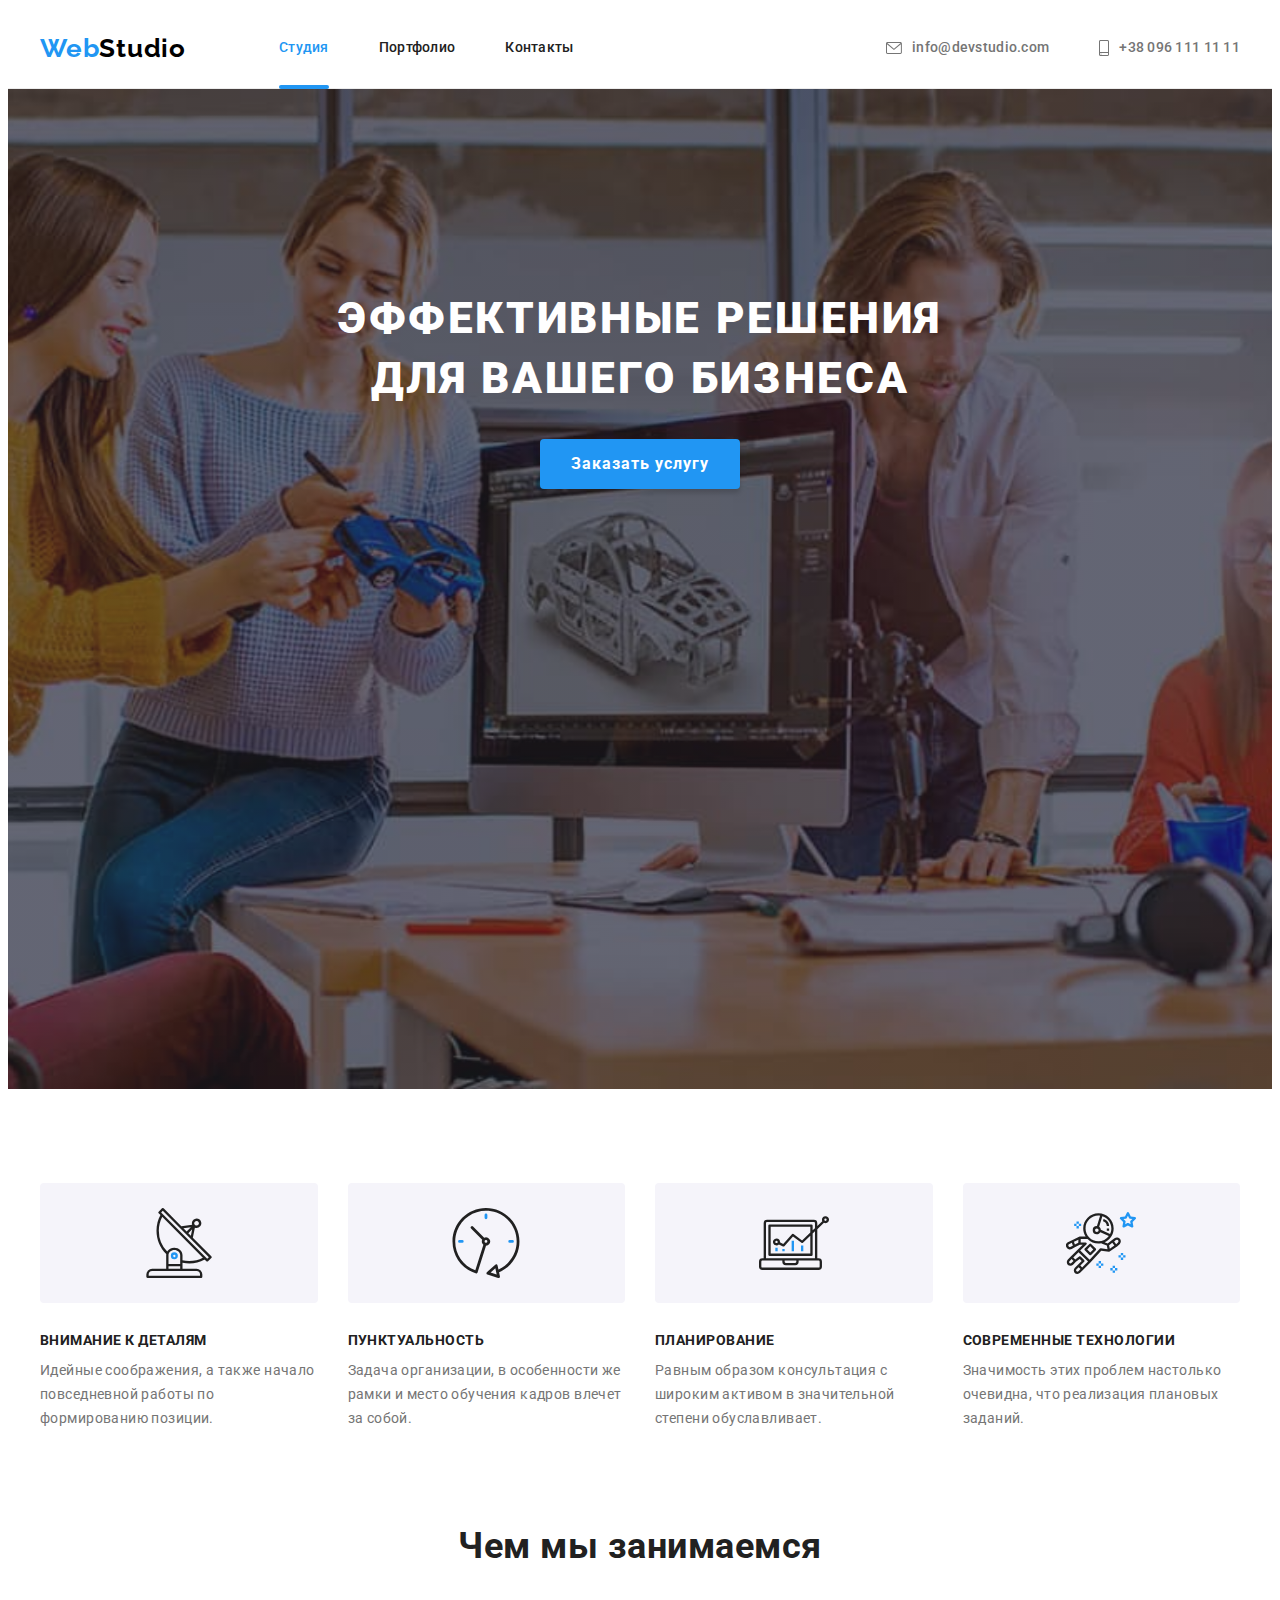
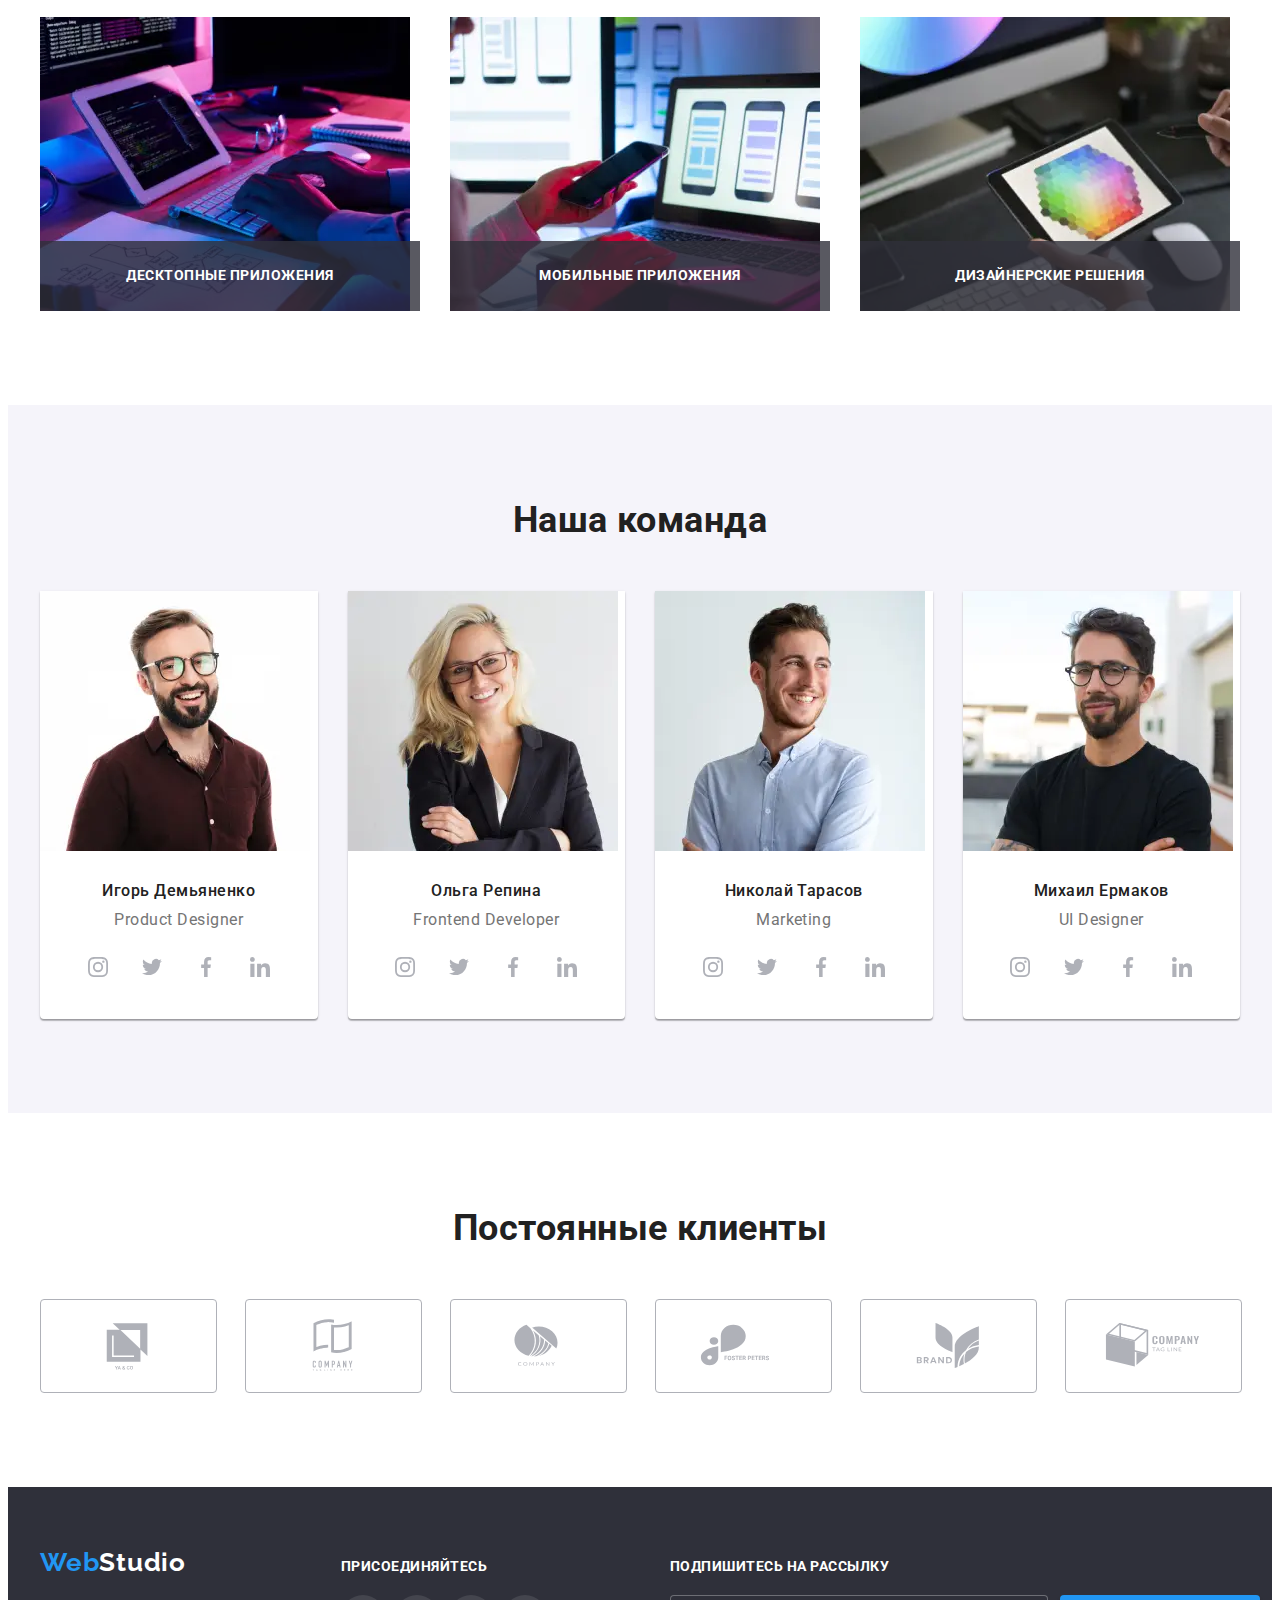
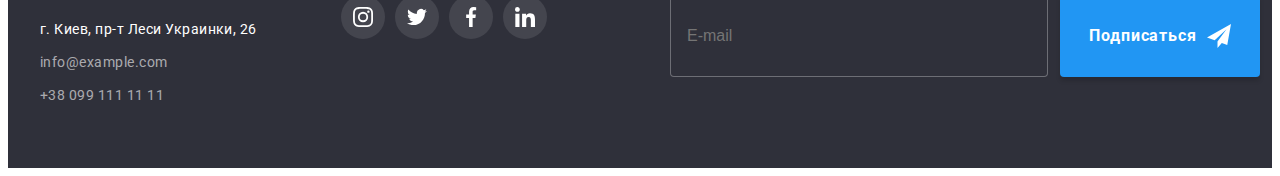
==== commit b8af3972: "Выполняет адаптивную верстку" ====
--- a/index.html
+++ b/index.html
@@ -20,12 +20,12 @@
             <nav class="header-nav">
                 <a href="" lang="en" class="logo">Web<span lang="en" class="logo logo__studio">Studio</span>
                 </a>
-                <button 
-                type="button" 
-                class="menu-button" 
-                aria-expended="false" 
-                aria-controls="menu-container"
-                data-menu-button>
+                <button
+                    type="button" 
+                    class="menu-button" 
+                    aria-expanded="false" 
+                    aria-controls="menu-container"
+                    data-menu-button>
                     <svg
                         width="40" 
                         height="40" 
@@ -497,7 +497,7 @@
                     <li class="client-list__item">
                         <a href="" class="client-list__link">
                             <svg class="client-list__icon" width="106" height="60">
-                                <use href="./mages/icons.svg#client5"></use>
+                                <use href="./images/icons.svg#client5"></use>
                             </svg>
                         </a>
                     </li>
@@ -584,7 +584,7 @@
                 </div>
             </form>
         </div>
-    </footer-->
+    </footer>
     <script src="./js/mobile-menu.js"></script>
     <script src="./js/modal.js"></script>
 </body>
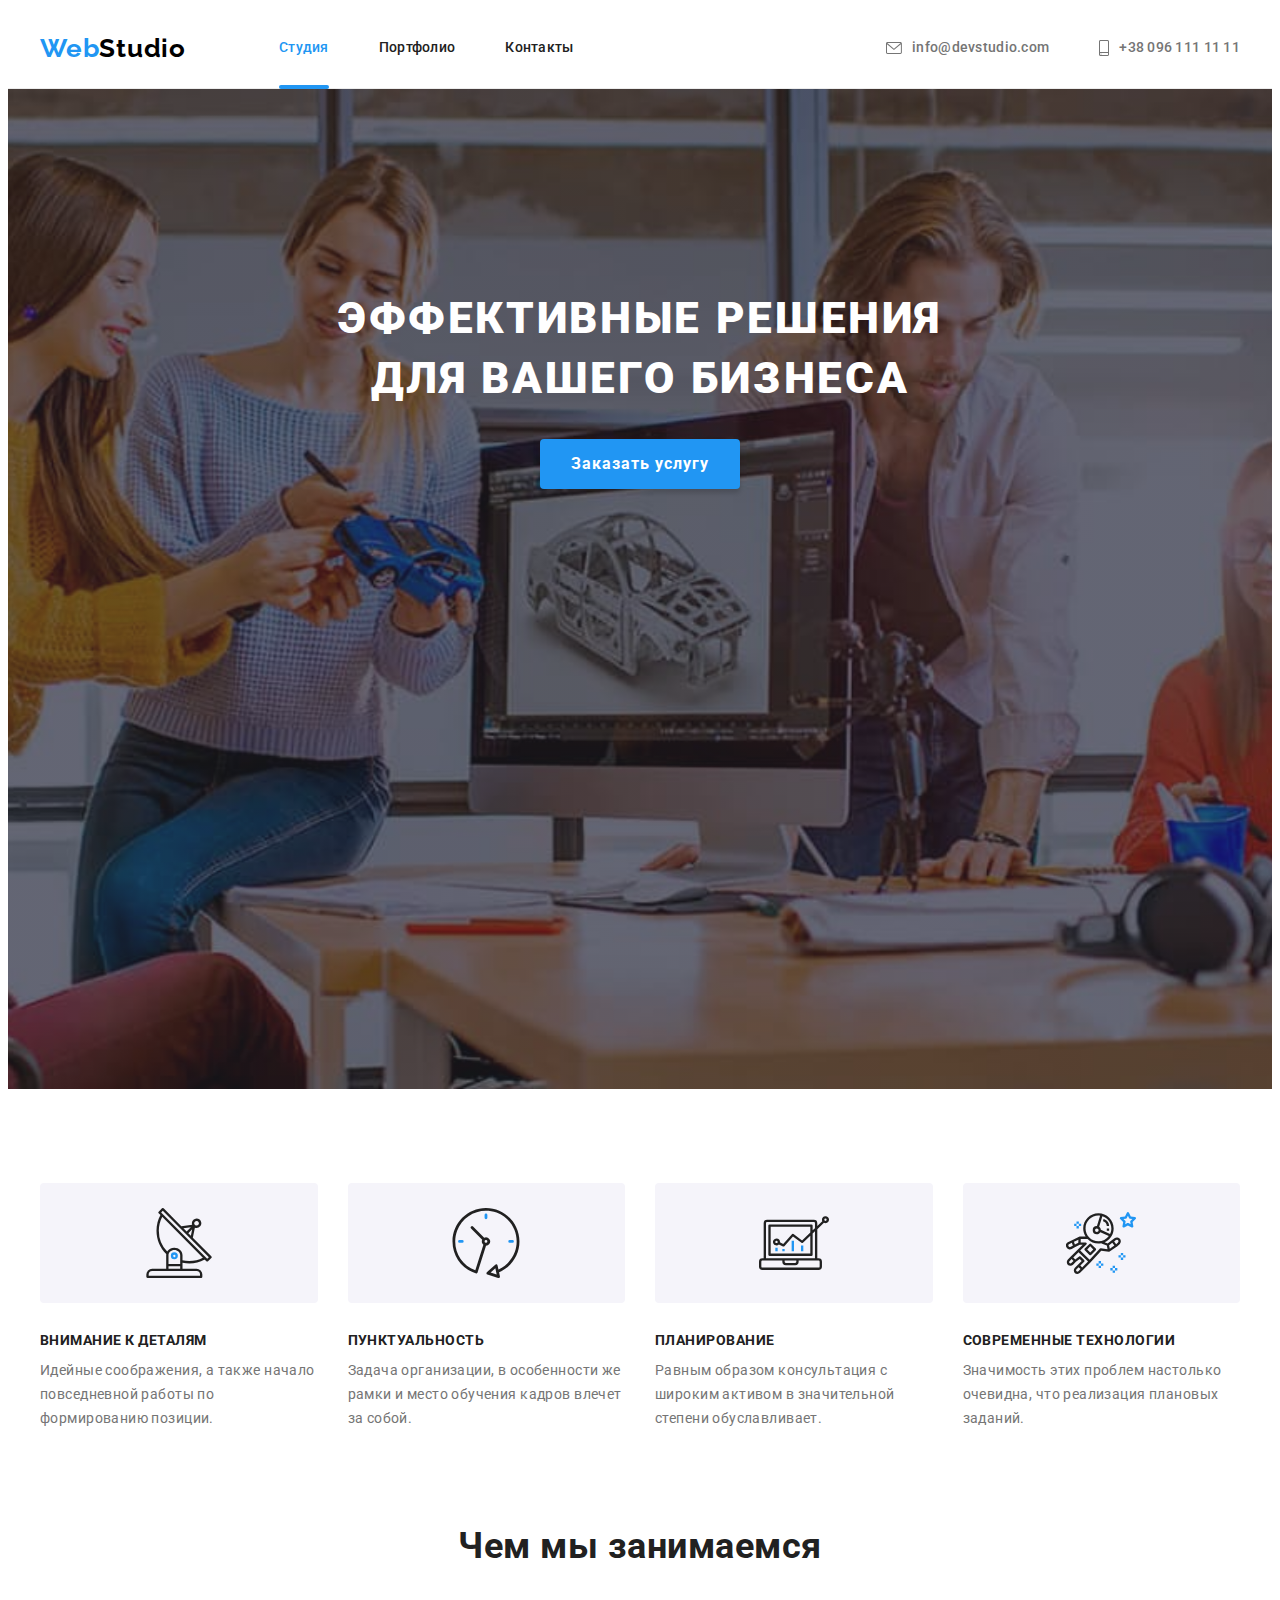
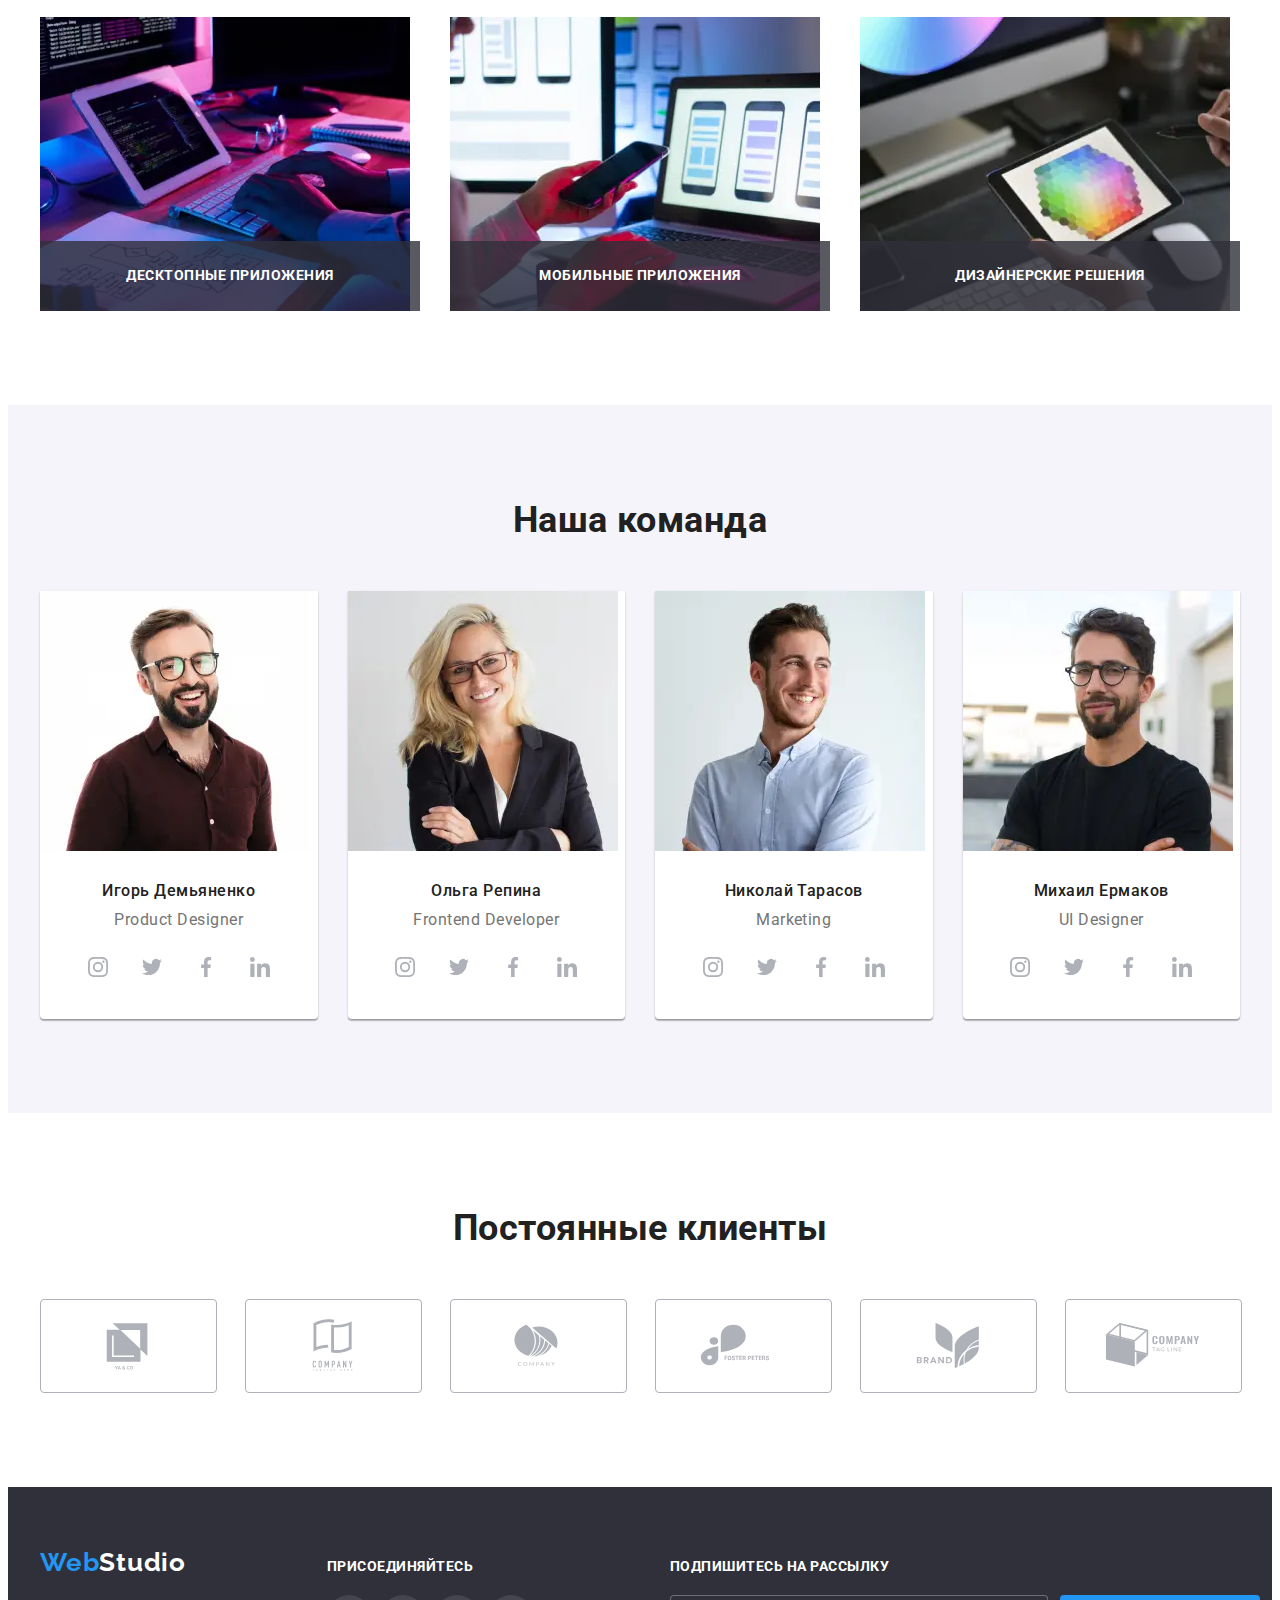
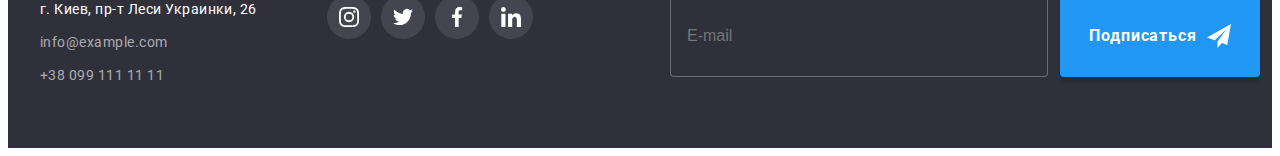
==== commit 5f9ec06a: "Выполняет адаптивную верстку" ====
--- a/index.html
+++ b/index.html
@@ -43,38 +43,40 @@
                         <li class="site-nav__item"><a href="./portfolio.html" class="site-nav__link">Портфолио</a></li>
                         <li class="site-nav__item"><a href="" class="site-nav__link">Контакты</a></li>
                     </ul>
-                    <ul class="header-contact list">
-                        <li class="header-contact__item">
-                            <a href="mailto:info@devstudio.com" class="header-contact__link-mail">
-                                <svg class="header-contact__icon-mail">
-                                    <use href="./images/icons.svg#mail"></use>
-                                </svg> 
-                                info@devstudio.com
-                            </a>
-                        </li>
-                        <li class="header-contact__item">
-                            <a href="tel:+380961111111" class="header-contact__link-tel">
-                                <svg class="header-contact__icon-tel">
-                                    <use href="./images/icons.svg#tel"></use>
-                                </svg>
-                                +38 096 111 11 11
-                            </a>
-                        </li>
-                    </ul>
-                    <ul class="social-contact list">
-                        <li class="social-contact__item">
-                            <a href="" class="social-contact__link" lang="en">Instagram</a>
-                        </li>
-                        <li class="social-contact__item">
-                            <a href="" class="social-contact__link" lang="en">Twitter</a>
-                        </li>
-                        <li class="social-contact__item">
-                            <a href="" class="social-contact__link" lang="en">Facebook</a>
-                        </li>
-                        <li class="social-contact__item">
-                            <a href="" class="social-contact__link" lang="en">LinkedIn</a>
-                        </li>
-                    </ul>
+                    <div class="contacts">
+                        <ul class="header-contact list">
+                            <li class="header-contact__item">
+                                <a href="mailto:info@devstudio.com" class="header-contact__link-mail">
+                                    <svg class="header-contact__icon-mail">
+                                        <use href="./images/icons.svg#mail"></use>
+                                    </svg> 
+                                    info@devstudio.com
+                                </a>
+                            </li>
+                            <li class="header-contact__item">
+                                <a href="tel:+380961111111" class="header-contact__link-tel">
+                                    <svg class="header-contact__icon-tel">
+                                        <use href="./images/icons.svg#tel"></use>
+                                    </svg>
+                                    +38 096 111 11 11
+                                </a>
+                            </li>
+                        </ul>
+                        <ul class="social-contact list">
+                            <li class="social-contact__item">
+                                <a href="" class="social-contact__link" lang="en">Instagram</a>
+                            </li>
+                            <li class="social-contact__item">
+                                <a href="" class="social-contact__link" lang="en">Twitter</a>
+                            </li>
+                            <li class="social-contact__item">
+                                <a href="" class="social-contact__link" lang="en">Facebook</a>
+                            </li>
+                            <li class="social-contact__item">
+                                <a href="" class="social-contact__link" lang="en">LinkedIn</a>
+                            </li>
+                        </ul>
+                    </div>
                 </div>
             </nav>
         </div>
@@ -516,7 +518,7 @@
         <div class="container footer__container">
             <div class="address-block">
                 <a href="" lang="en" class="logo address-block__logo">Web<span lang="en" 
-                    class="logo logo__studio--inverse address-block__logo">Studio</span>
+                    class="logo logo__studio--inverse">Studio</span>
                 </a>
                 <address>
                     <ul class="address-list list">
--- a/css/main.min.css
+++ b/css/main.min.css
@@ -1,2 +1,2 @@
-:root{--primary-text-color: #757575;--title-text-color:  #212121;--accent-color: #2196F3;--white-color: #FFFFFF;--black-color: #000000;--secondary-background-color: #F5F4FA;--background-color-hero: #C4C4C4;--background-color-gradient: rgba(47, 48, 58, 0.4);--background-footer-color: #2F303A;--background-color-btn-order: #188CE8;--text-adress-color: rgba(255, 255, 255, 0.6);--border-project-color: #EEEEEE;--border-header-color: #ECECEC;--icon-color: #AFB1B8;--icon-background-footer: rgba(255, 255, 255, 0.1);--background-overlay-about: rgba(47, 48, 58, 0.8);--background-overlay-modal: rgba(0, 0, 0, 0.2);--overlay-project-card: rgba(33, 150, 243, 0.9);--modal-input-color: rgba(33, 33, 33, 0.2);--timing-function: cubic-bezier(0.4, 0, 0.2, 1)}.visually-hidden{position:absolute;white-space:nowrap;width:1px;height:1px;overflow:hidden;border:0;padding:0;clip:rect(0 0 0 0);clip-path:inset(50%);margin:-1px}p,h1,h2,h3,h4,h5,h6{margin:0}.list{list-style:none;margin:0;padding:0}a{display:block;text-decoration:none}img{display:block;max-width:100%;height:auto}body{background-color:var(--white-color);color:var(--primary-text-color);font-family:"Roboto", sans-serif;letter-spacing:0.03em}body.modal-open{overflow:hidden}.section{padding-top:60px;padding-bottom:60px;margin-right:auto;margin-left:auto}.section__title{margin-bottom:30px;color:var(--title-text-color);font-size:28px;line-height:1.18;text-align:center}@media screen and (min-width: 1200px){.section{padding-top:94px;padding-bottom:94px}.section__title{margin-bottom:50px;font-size:36px;line-height:1.17}}.container{min-width:320px;width:100vw;padding-left:15px;padding-right:15px;margin-right:auto;margin-left:auto}@media screen and (min-width: 480px){.container{width:480px}}@media screen and (min-width: 768px){.container{width:768px}}@media screen and (min-width: 1200px){.container{width:1200px}}.header{position:relative;border-bottom:1px solid var(--border-header-color)}.header-container{display:flex;align-items:center}.header-nav{display:flex;align-items:center;justify-content:space-between;width:100%;min-height:60px}@media screen and (min-width: 768px){.header-nav{display:flex;align-items:center;justify-content:start;width:100%;min-width:80px}}@media screen and (min-width: 1200px){.header-nav{display:flex;align-items:center}}.logo{font-weight:700;font-size:24px;line-height:1.17;letter-spacing:.03em;font-family:Raleway;color:var(--accent-color)}@media screen and (min-width: 1200px){.logo{font-weight:700;font-size:26px;line-height:1.19;letter-spacing:.03em}}.logo__studio{color:var(--black-color)}.logo__studio--inverse{color:var(--white-color);margin-bottom:0}.menu-button{display:inline-flex;align-items:center;justify-content:center;margin:0;padding:0;border:none;background-color:transparent;z-index:2}@media screen and (min-width: 768px){.menu-button{display:none}}.menu-button__icon-cross{display:none}.menu-button.is-open .menu-button__icon-cross{display:block;fill:var(--black-color)}.menu-button.is-open .menu-button__icon-cross:hover,.menu-button.is-open .menu-button__icon-cross:focus{fill:var(--accent-color)}.menu-button__icon-menu{display:block;fill:var(--black-color)}.menu-button__icon-menu:hover,.menu-button__icon-menu:focus{fill:var(--accent-color)}.menu-button.is-open .menu-button__icon-menu{display:none}.menu-container{padding:40px 30px;background-color:var(--white-color)}@media screen and (max-width: 767.5px){.menu-container{display:none;position:absolute;top:0;left:0;width:100vw;height:100vh}.menu-container.is-open{display:block;z-index:1}}@media screen and (min-width: 768px){.menu-container{display:flex;align-items:center;width:100%;padding:0;margin-left:88px}}@media screen and (min-width: 1200px){.menu-container{margin-left:93px}}.site-nav{margin-bottom:302px}@media screen and (min-width: 768px){.site-nav{display:flex;align-items:center;justify-content:center;margin:0}}.site-nav__item:not(:last-child){margin-bottom:32px}@media screen and (min-width: 768px){.site-nav__item:not(:last-child){margin-bottom:0;margin-right:50px}}.site-nav__link{display:inline-block;color:var(--title-text-color);font-weight:500;font-size:40px;line-height:1.18;letter-spacing:.02em}@media screen and (min-width: 768px){.site-nav__link{display:block;padding-top:32px;padding-bottom:32px;font-weight:500;font-size:14px;line-height:1.14;letter-spacing:.02em}}@media screen and (min-width: 1200px){.site-nav__link{transition:color 250ms var(--timing-function)}.site-nav__link:hover,.site-nav__link:focus{color:var(--accent-color)}}.site-nav__link--current{position:relative;color:var(--accent-color)}@media screen and (min-width: 768px){.site-nav__link--current::after{content:'';position:absolute;left:0;bottom:-1px;width:100%;height:4px;border-radius:2px;background-color:var(--accent-color)}}.header-contact{display:flex;flex-direction:column-reverse;margin-bottom:64px}@media screen and (min-width: 768px){.header-contact{flex-direction:column;align-items:baseline;padding-top:21px;padding-bottom:21px;margin-bottom:0;margin-left:auto}}@media screen and (min-width: 1200px){.header-contact{display:flex;align-items:center;justify-content:center;flex-direction:row;padding:0}}@media screen and (min-width: 768px){.header-contact__item:not(:first-child){margin-top:10px}}@media screen and (min-width: 1200px){.header-contact__item:not(:first-child){margin-left:50px;margin-top:0}}.header-contact__link-tel{display:inline-block;margin-bottom:32px;font-weight:500;font-size:34px;line-height:1.18;letter-spacing:.02em;color:var(--accent-color)}.header-contact__link-mail{display:inline-block;font-weight:500;font-size:24px;line-height:1.17;letter-spacing:.02em;color:var(--primery-text-color)}@media screen and (min-width: 768px){.header-contact__link-mail,.header-contact__link-tel{display:flex;align-items:center;justify-content:center;margin:0;color:var(--primary-text-color);font-weight:500;font-size:12px;line-height:1.17;letter-spacing:.02em}}@media screen and (min-width: 1200px){.header-contact__link-mail,.header-contact__link-tel{padding-top:32px;padding-bottom:32px;font-weight:500;font-size:14px;line-height:1.14;letter-spacing:.02em;transition:color 250ms var(--timing-function)}.header-contact__link-mail:hover,.header-contact__link-mail:focus,.header-contact__link-tel:hover,.header-contact__link-tel:focus{color:var(--accent-color)}}.header-contact__icon-mail,.header-contact__icon-tel{display:none}@media screen and (min-width: 768px){.header-contact__icon-mail,.header-contact__icon-tel{display:block;margin-right:8px;fill:currentColor}}@media screen and (min-width: 1200px){.header-contact__icon-mail,.header-contact__icon-tel{margin-right:10px}}@media screen and (min-width: 768px){.header-contact__icon-mail{width:14px;height:10px}}@media screen and (min-width: 1200px){.header-contact__icon-mail{width:16px;height:12px}}@media screen and (min-width: 768px){.header-contact__icon-tel{width:10px;height:14px}}@media screen and (min-width: 1200px){.header-contact__icon-tel{height:16px}}.social-contact{display:flex;align-items:center;justify-content:flex-start}@media screen and (min-width: 768px){.social-contact{display:none}}.social-contact__item:not(:last-child){padding-right:10px;margin-right:10px;border-right:1px solid var(--modal-input-color)}.social-contact__link{font-weight:500;font-size:18px;line-height:1.22;letter-spacing:.02em;color:var(--accent-color)}.hero{max-width:480px;height:400px;padding-top:118px;padding-bottom:118px;margin-left:auto;margin-right:auto;text-align:center;background-color:var(--background-color-hero);background-image:linear-gradient(to right, var(--background-color-gradient), var(--background-color-gradient)),url(../images/hero-mob.jpg);background-repeat:no-repeat;background-position:center;background-size:cover}@media (min-device-pixel-ratio: 2), (-webkit-min-device-pixel-ratio: 2), (min-resolution: 192dpi), (min-resolution: 2dppx){.hero{background-image:linear-gradient(to right, var(--background-color-gradient), var(--background-color-gradient)),url(../images/hero-mob2x.jpg)}}@media screen and (min-width: 768px){.hero{max-width:768px;background-image:linear-gradient(to right, var(--background-color-gradient), var(--background-color-gradient)),url(../images/hero-tab.jpg)}}@media screen and (min-width: 768px) and (min-device-pixel-ratio: 2), screen and (min-width: 768px) and (-webkit-min-device-pixel-ratio: 2), screen and (min-width: 768px) and (min-resolution: 192dpi), screen and (min-width: 768px) and (min-resolution: 2dppx){.hero{background-image:linear-gradient(to right, var(--background-color-gradient), var(--background-color-gradient)),url(../images/hero-tab2x.jpg)}}@media screen and (min-width: 1200px){.hero{max-width:1600px;height:600px;padding-top:200px;padding-bottom:200px;background-image:linear-gradient(to right, var(--background-color-gradient), var(--background-color-gradient)),url(../images/hero.jpg)}}@media screen and (min-width: 1200px) and (min-device-pixel-ratio: 2), screen and (min-width: 1200px) and (-webkit-min-device-pixel-ratio: 2), screen and (min-width: 1200px) and (min-resolution: 192dpi), screen and (min-width: 1200px) and (min-resolution: 2dppx){.hero{background-image:linear-gradient(to right, var(--background-color-gradient), var(--background-color-gradient)),url(../images/hero2x.jpg)}}.hero__title{margin-bottom:30px;margin-left:auto;margin-right:auto;font-weight:900;font-size:26px;line-height:1.62;letter-spacing:.06em;color:var(--white-color);text-align:center;text-transform:uppercase}@media screen and (min-width: 480px){.hero__title{width:360px}}@media screen and (min-width: 1200px){.hero__title{width:696px;font-weight:900;font-size:44px;line-height:1.36;letter-spacing:.06em}}.button{display:inline-block;min-width:200px;border:none;border-radius:4px;padding-top:10px;padding-bottom:10px;box-shadow:0px 4px 4px rgba(0,0,0,0.15);cursor:pointer;background-color:var(--accent-color);color:var(--white-color);font-family:inherit;font-weight:700;font-size:16px;line-height:1.87;letter-spacing:.06em;text-align:center;transition:background-color 250ms var(--timing-function)}.button:hover,.button:focus{background-color:var(--background-color-btn-order)}.backdrop{position:fixed;top:0;left:0;width:100%;height:100%;background-color:var(--background-overlay-modal);opacity:1;overflow-y:scroll;transition:opacity 250ms var(--timing-function),visibility 250ms var(--timing-function)}.backdrop.is-hidden{opacity:0;pointer-events:none;visibility:hidden}.modal{position:absolute;top:50%;left:50%;transform:translate(-50%, -50%) scale(1);display:block;max-width:450px;width:100%;padding:40px;border-radius:4px;background-color:var(--white-color);box-shadow:0px 1px 3px rgba(0,0,0,0.12),0px 1px 1px rgba(0,0,0,0.14),0px 2px 1px rgba(0,0,0,0.2);transition:transform 250ms var(--timing-function),box-shadow 250ms var(--timing-function)}.backdrop.is-hidden .modal{transform:translate(-50%, -50%) scale(0.5)}@media screen and (min-width: 1200px){.modal{max-width:528px}}.modal-close-btn{position:absolute;top:8px;right:8px;cursor:pointer;width:30px;height:30px;padding:0;border:1px solid rgba(0,0,0,0.1);border-radius:50%;background-color:transparent}.modal-close-btn__icon{fill:var(--black-color);transition:fill 250ms var(--timing-function)}.modal-close-btn:focus .modal-close-btn__icon,.modal-close-btn:hover .modal-close-btn__icon{fill:var(--accent-color)}.modal-form__title{margin-bottom:12px;font-weight:700;font-size:20px;line-height:1.5;text-align:center;color:var(--title-text-color)}@media screen and (min-width: 1200px){.modal-form__title{font-weight:700;font-size:20px;line-height:1.15}}.modal-form__button{padding-left:56px;padding-right:55px;margin-top:30px}.form-field{display:block;padding:0;font-size:12px;line-height:1.17;letter-spacing:.01em;text-align:left;color:var(--primary-text-color)}.form-field:nth-child(-n+4){margin-bottom:10px}.form-field-comment{margin-bottom:20px}.form-field__content{position:relative;display:block;margin-top:4px}.form-field__input{width:100%;height:40px;padding:11px 12px 11px 42px;border:1px solid var(--modal-input-color);border-radius:4px;outline:none;color:var(--title-text-color);transition:border 250ms var(--timing-function)}.form-field__input:focus{border:1px solid var(--accent-color)}.form-field__icon{position:absolute;top:50%;left:12px;transform:translateY(-50%);fill:var(--title-text-color);transition:fill 250ms var(--timing-function)}.form-field__input:focus+.form-field__icon{fill:var(--accent-color)}.form-field__textarea{display:block;width:100%;height:120px;padding:12px 16px;margin-top:4px;border:1px solid var(--modal-input-color);border-radius:4px;font:inherit;resize:none;outline:none;transition:border 250ms var(--timing-function)}.form-field__textarea:focus{border:1px solid var(--accent-color)}.form-field__textarea::placeholder{font-size:14px;line-height:1.14;letter-spacing:.01em;color:rgba(117,117,117,0.5)}@media screen and (min-width: 1200px){.form-field__textarea::placeholder{font-size:12px;line-height:1.17;letter-spacing:.01em}}.checkbox{position:relative;display:inline-flex;align-items:center;justify-content:right;max-width:370px;width:100%}@media screen and (min-width: 1200px){.checkbox{max-width:425px}}.checkbox__text{margin-right:0;font-size:12px;line-height:1.17;color:var(--primary-text-color)}@media screen and (min-width: 1200px){.checkbox__text{font-size:14px;line-height:1.71}}.checkbox__link{display:inline-block;text-decoration:underline;color:var(--accent-color);font-size:12px;line-height:1.17}@media screen and (min-width: 1200px){.checkbox__link{font-size:14px;line-height:1.71}}.checkbox__input{-webkit-appearance:none;-moz-appearance:none;-appearance:none}.checkbox__icon{position:absolute;top:50%;left:0;transform:translateY(-50%);margin-right:8px;border:2px solid var(--title-text-color);border-radius:2px;background-color:transparent;fill:transparent;transition:border 250ms var(--timing-function),fill 250ms var(--timing-function),background-color 250ms var(--timing-function)}.checkbox:focus:checked+.checkbox__icon,.checkbox__input:checked+.checkbox__icon{border:2px solid transparent;fill:var(--white-color);background-color:var(--accent-color)}@media screen and (min-width: 1200px){.features{padding-bottom:0}}@media screen and (min-width: 768px){.feature-list{display:flex;flex-wrap:wrap;margin:-15px}}@media screen and (min-width: 1200px){.feature-list{display:flex;align-items:center;justify-content:center;margin:0 -15px}}@media screen and (min-width: 768px){.feature-list__item{flex-basis:calc((100% - 2*30px) / 2);margin:15px}}@media screen and (min-width: 1200px){.feature-list__item{flex-basis:calc((100% / 4) - 30px);margin:0 15px}}@media screen and (max-width: 767.5px){.feature-list__item:not(:last-child){margin-bottom:30px}}.feature-list__icon{display:flex;align-items:center;justify-content:center;width:100%;height:120px;margin-bottom:30px;border:none;border-radius:4px;background-color:var(--secondary-background-color)}.feature-list__title{margin-bottom:10px;color:var(--title-text-color);font-size:14px;line-height:1.14;text-align:center;text-transform:uppercase}@media screen and (min-width: 768px){.feature-list__title{text-align:left}}.feature-list__text{font-size:14px;line-height:1.71;letter-spacing:.03em}@media screen and (max-width: 1199.5px){.about{display:none}}.about-list{display:flex;margin-left:-30px}.about-list__item{position:relative;flex-basis:calc((100% - 3*30px) / 3);margin-left:30px;z-index:-1}.about-list__label{position:absolute;left:0;bottom:0;width:100%;padding-top:27px;padding-bottom:27px;font-weight:700;font-size:14px;line-height:1.14;text-align:center;text-transform:uppercase;background-color:var(--background-overlay-about);color:var(--white-color)}.team{width:100%;background-color:var(--secondary-background-color)}@media screen and (min-width: 768px){.team-list{display:flex;flex-wrap:wrap;margin:-15px}}@media screen and (min-width: 1200px){.team-list{display:flex;align-items:center;justify-content:center;margin:0 -15px}}.team-list__item{box-shadow:0px 1px 3px rgba(0,0,0,0.12),0px 1px 1px rgba(0,0,0,0.14),0px 2px 1px rgba(0,0,0,0.2);border-radius:0px 0px 4px 4px;background-color:var(--white-color)}@media screen and (max-width: 767.5px){.team-list__item:not(:last-child){margin-bottom:30px}}@media screen and (min-width: 768px){.team-list__item{flex-basis:calc((100% - 2*30px) / 2);margin:15px}}@media screen and (min-width: 1200px){.team-list__item{flex-basis:calc((100% / 4) - 30px);margin:0 15px}}.team-list__meta{padding-top:30px;padding-bottom:24px}@media screen and (min-width: 1200px){.team-list__meta{padding-bottom:30px}}.team-list__name{margin-bottom:10px;color:var(--title-text-color);font-weight:500;font-size:16px;line-height:1.19;text-align:center}.team-list__position{font-size:16px;line-height:1.19;text-align:center;margin-bottom:16px}.social-list{display:flex;align-items:center;justify-content:center}.social-list__item:not(:first-child){margin-left:10px}.social-list__link{display:flex;align-items:center;justify-content:center;width:44px;height:44px;border-radius:50%;color:var(--icon-color);transition:color 250ms var(--timing-function),background-color 250ms var(--timing-function)}.social-list__link:hover,.social-list__link:focus{color:var(--white-color);background-color:var(--accent-color)}.social-list__icon{fill:currentColor}.client-list{display:flex;flex-wrap:wrap;margin:-15px}@media screen and (min-width: 1200px){.client-list{margin:0 -15px}}.client-list__item{flex-basis:calc((100% - 2*30px) / 2);margin:15px}@media screen and (min-width: 768px){.client-list__item{flex-basis:calc((100% - 3*30px) / 3)}}@media screen and (min-width: 1200px){.client-list__item{flex-basis:calc((100% - 6*30px) / 6);margin:0 15px}}.client-list__link{display:flex;align-items:center;justify-content:center;justify-content:center;width:100%;height:92px;border:1px solid var(--icon-color);border-radius:4px;color:var(--icon-color);transition:color 250ms var(--timing-function),border 250ms var(--timing-function)}.client-list__link:hover,.client-list__link:focus{border:1px solid var(--accent-color);color:var(--accent-color)}.client-list__icon{fill:currentColor}.filters{display:flex;flex-wrap:wrap;margin-bottom:40px}@media screen and (min-width: 768px){.filters{display:flex;align-items:center;justify-content:center;margin-bottom:30px}}@media screen and (min-width: 1200px){.filters{margin-bottom:50px}}.filters__item:not(:last-child){margin-right:8px}.filters__item:nth-child(-n+3){margin-bottom:15px}@media screen and (min-width: 768px){.filters__item:nth-child(-n+3){margin-bottom:0}}.filters__button{display:inline-block;border:1px solid transparent;border-radius:4px;min-width:73px;padding:6px 22px;cursor:pointer;background-color:var(--secondary-background-color);color:var(--title-text-color);font-family:inherit;font-weight:500;font-size:16px;line-height:1.62;letter-spacing:.03em;text-align:center;transition:background-color 250ms var(--timing-function),color 250ms var(--timing-function),box-shadow 250ms var(--timing-function)}.filters__button:hover,.filters__button:focus{background-color:var(--accent-color);color:var(--white-color);box-shadow:0px 3px 1px rgba(0,0,0,0.1),0px 1px 2px rgba(0,0,0,0.08),0px 2px 2px rgba(0,0,0,0.12)}@media screen and (min-width: 768px){.project-list{display:flex;flex-wrap:wrap;margin:-15px}}@media screen and (min-width: 768px){.project-list__item{flex-basis:calc((100% - 2*30px) / 2);margin:15px}}@media screen and (min-width: 1200px){.project-list__item{flex-basis:calc((100% - 3*30px) / 3);margin:15px;background-color:var(--white-color)}}@media screen and (max-width: 767.5px){.project-list__item:not(:last-child){margin-bottom:30px}}.product__link{display:block;transition:box-shadow 250ms var(--timing-function)}.product__link:hover,.product__link:focus{box-shadow:0px 1px 1px rgba(0,0,0,0.12),0px 4px 4px rgba(0,0,0,0.06),1px 4px 6px rgba(0,0,0,0.16)}.product__overlay{position:relative;overflow:hidden}.product__text{position:absolute;top:0;left:0;width:100%;height:101%;padding:63px 24px;font-size:18px;line-height:1.56;color:var(--white-color);background-color:var(--overlay-project-card);transform:translateY(100%);transition:transform 250ms var(--timing-function)}.product__link:hover .product__text,.product__link:focus .product__text{transform:translateY(0)}.product__meta{height:100%;padding:20px 24px;border-right:1px solid var(--border-project-color);border-bottom:1px solid var(--border-project-color);border-left:1px solid var(--border-project-color)}@media screen and (min-width: 768px) and (max-width: 1199.5px){.project-list__item:first-child .product__meta{padding-bottom:56px}}.product__name{margin-bottom:4px;color:var(--title-text-color);font-size:18px;line-height:2;letter-spacing:.06em}.product__description{color:var(--primary-text-color);font-size:16px;line-height:1.87}.footer{padding-top:60px;padding-bottom:60px;text-align:center;background-color:var(--background-footer-color)}@media screen and (min-width: 1200px){.footer{text-align:left}}@media screen and (min-width: 768px){.footer__container{display:flex;align-items:baseline;flex-wrap:wrap}}@media screen and (min-width: 1200px){.footer__container{display:flex;align-items:baseline}}@media screen and (min-width: 768px){.address-block{margin-left:61px}}@media screen and (min-width: 1200px){.address-block{margin-right:70px;margin-left:0}}.address-block__logo{display:inline-block;margin-bottom:20px}.address-list{width:232px;margin-right:auto;margin-left:auto;margin-bottom:60px}@media screen and (min-width: 1200px){.address-list{width:231px;margin:0}}.address-list__item:not(:last-child){margin-bottom:8px}@media screen and (min-width: 1200px){.address-list__item:not(:last-child){margin-bottom:9px}}.address-list__link{color:var(--white-color);font-style:normal;font-size:14px;line-height:1.71;transition:color 250ms var(--timing-function)}.address-list__link:hover,.address-list__link:focus{color:var(--accent-color)}.address-list__link-mail,.address-list__link-tel{color:var(--text-adress-color);transition:color 250ms var(--timing-function)}.address-list__link-mail:hover,.address-list__link-mail:focus,.address-list__link-tel:hover,.address-list__link-tel:focus{color:var(--accent-color)}.footer-social{width:206px;margin-right:auto;margin-left:auto;margin-bottom:60px}@media screen and (min-width: 768px){.footer-social{margin-right:74px;margin-bottom:0}}@media screen and (min-width: 1200px){.footer-social{margin:0}}.footer-social__text{margin-bottom:20px;font-weight:700;font-size:14px;line-height:1.14;text-transform:uppercase;color:var(--white-color)}.footer-social__link{background-color:var(--icon-background-footer);color:var(--white-color);transition:background-color 250ms var(--timing-function)}.footer-social__link:hover,.footer-social__link:focus{background-color:var(--accent-color)}.footer-social__icon{fill:currentColor}@media screen and (min-width: 768px){.footer-form{width:450px;margin-left:auto;margin-right:auto}}@media screen and (min-width: 1200px){.footer-form{width:570px;margin-left:auto;margin-right:0}}.footer-form__text{margin-bottom:20px;font-weight:700;font-size:14px;line-height:1.14;text-transform:uppercase;color:var(--white-color)}@media screen and (min-width: 1200px){.email-form{display:flex}}@media screen and (min-width: 1200px){.email-form__label{margin-right:12px}}.email-form__input{display:inline-block;width:100%;height:50px;padding-top:15px;padding-bottom:15px;padding-left:16px;margin-bottom:20px;border:1px solid rgba(255,255,255,0.3);border-radius:4px;outline:none;font-size:16px;line-height:1.25;color:var(--text-adress-color);background-color:var(--background-footer-color)}@media screen and (min-width: 1200px){.email-form__input{width:358px;margin-bottom:0}}.email-form__btn{display:inline-flex;align-items:center;justify-content:center}.email-form__icon{margin-left:10px;fill:var(--white-color)}
+:root{--primary-text-color: #757575;--title-text-color:  #212121;--accent-color: #2196F3;--white-color: #FFFFFF;--black-color: #000000;--secondary-background-color: #F5F4FA;--background-color-hero: #C4C4C4;--background-color-gradient: rgba(47, 48, 58, 0.4);--background-footer-color: #2F303A;--background-color-btn-order: #188CE8;--text-adress-color: rgba(255, 255, 255, 0.6);--border-project-color: #EEEEEE;--border-header-color: #ECECEC;--icon-color: #AFB1B8;--icon-background-footer: rgba(255, 255, 255, 0.1);--background-overlay-about: rgba(47, 48, 58, 0.8);--background-overlay-modal: rgba(0, 0, 0, 0.2);--overlay-project-card: rgba(33, 150, 243, 0.9);--modal-input-color: rgba(33, 33, 33, 0.2);--timing-function: cubic-bezier(0.4, 0, 0.2, 1)}.visually-hidden{position:absolute;white-space:nowrap;width:1px;height:1px;overflow:hidden;border:0;padding:0;clip:rect(0 0 0 0);clip-path:inset(50%);margin:-1px}p,h1,h2,h3,h4,h5,h6{margin:0}.list{list-style:none;margin:0;padding:0}a{display:block;text-decoration:none}img{display:block;max-width:100%;height:auto}body{background-color:var(--white-color);color:var(--primary-text-color);font-family:"Roboto", sans-serif;letter-spacing:0.03em}body.modal-open{overflow:hidden}.section{padding-top:60px;padding-bottom:60px;margin-right:auto;margin-left:auto}.section__title{margin-bottom:30px;color:var(--title-text-color);font-size:28px;line-height:1.18;text-align:center}@media screen and (min-width: 1200px){.section{padding-top:94px;padding-bottom:94px}.section__title{margin-bottom:50px;font-size:36px;line-height:1.17}}.container{min-width:320px;width:100vw;padding-left:15px;padding-right:15px;margin-right:auto;margin-left:auto}@media screen and (min-width: 480px){.container{width:480px}}@media screen and (min-width: 768px){.container{width:768px}}@media screen and (min-width: 1200px){.container{width:1200px}}.header{position:relative;border-bottom:1px solid var(--border-header-color)}.header-container{display:flex;align-items:center}.header-nav{display:flex;align-items:center;justify-content:space-between;width:100%;min-height:60px}@media screen and (min-width: 768px){.header-nav{display:flex;align-items:center;justify-content:start;width:100%;min-width:80px}}@media screen and (min-width: 1200px){.header-nav{display:flex;align-items:center}}.logo{font-weight:700;font-size:24px;line-height:1.17;letter-spacing:.03em;font-family:Raleway;color:var(--accent-color)}@media screen and (min-width: 1200px){.logo{font-weight:700;font-size:26px;line-height:1.19;letter-spacing:.03em}}.logo__studio{color:var(--black-color)}.logo__studio--inverse{color:var(--white-color);margin-bottom:0}.menu-button{display:inline-flex;align-items:center;justify-content:center;margin:0;padding:0;border:none;background-color:transparent;z-index:2}@media screen and (min-width: 768px){.menu-button{display:none}}.menu-button__icon-cross{display:none}.menu-button.is-open .menu-button__icon-cross{display:block;fill:var(--black-color)}.menu-button.is-open .menu-button__icon-cross:hover,.menu-button.is-open .menu-button__icon-cross:focus{fill:var(--accent-color)}.menu-button__icon-menu{display:block;fill:var(--black-color)}.menu-button__icon-menu:hover,.menu-button__icon-menu:focus{fill:var(--accent-color)}.menu-button.is-open .menu-button__icon-menu{display:none}.menu-container{padding:40px 30px;background-color:var(--white-color)}@media screen and (max-width: 767.5px){.menu-container{display:none;position:absolute;top:0;left:0;width:100vw;height:100vh}.menu-container.is-open{display:flex;justify-content:space-between;flex-direction:column;z-index:1}}@media screen and (min-width: 768px){.menu-container{display:flex;align-items:center;justify-content:space-between;width:100%;padding:0;margin-left:88px}}@media screen and (min-width: 1200px){.menu-container{margin-left:93px}}@media screen and (min-width: 768px){.site-nav{display:flex;align-items:center;justify-content:center}}.site-nav__item:not(:last-child){margin-bottom:32px}@media screen and (min-width: 768px){.site-nav__item:not(:last-child){margin-bottom:0;margin-right:50px}}.site-nav__link{display:inline-block;color:var(--title-text-color);font-weight:500;font-size:40px;line-height:1.18;letter-spacing:.02em}@media screen and (min-width: 768px){.site-nav__link{display:block;padding-top:32px;padding-bottom:32px;font-weight:500;font-size:14px;line-height:1.14;letter-spacing:.02em}}@media screen and (min-width: 1200px){.site-nav__link{transition:color 250ms var(--timing-function)}.site-nav__link:hover,.site-nav__link:focus{color:var(--accent-color)}}.site-nav__link--current{position:relative;color:var(--accent-color)}@media screen and (min-width: 768px){.site-nav__link--current::after{content:'';position:absolute;left:0;bottom:-1px;width:100%;height:4px;border-radius:2px;background-color:var(--accent-color)}}.header-contact{display:flex;flex-direction:column-reverse;margin-bottom:64px}@media screen and (min-width: 768px){.header-contact{flex-direction:column;align-items:baseline;margin-bottom:0}}@media screen and (min-width: 1200px){.header-contact{display:flex;align-items:center;justify-content:center;flex-direction:row;padding:0;margin-left:auto}}@media screen and (min-width: 768px){.header-contact__item:not(:first-child){margin-top:10px}}@media screen and (min-width: 1200px){.header-contact__item:not(:first-child){margin-left:50px;margin-top:0}}.header-contact__link-tel{display:inline-block;margin-bottom:32px;font-weight:500;font-size:34px;line-height:1.18;letter-spacing:.02em;color:var(--accent-color)}.header-contact__link-mail{display:inline-block;font-weight:500;font-size:24px;line-height:1.17;letter-spacing:.02em;color:var(--primery-text-color)}@media screen and (min-width: 768px){.header-contact__link-mail,.header-contact__link-tel{display:flex;align-items:center;justify-content:center;margin:0;color:var(--primary-text-color);font-weight:500;font-size:12px;line-height:1.17;letter-spacing:.02em}}@media screen and (min-width: 1200px){.header-contact__link-mail,.header-contact__link-tel{padding-top:32px;padding-bottom:32px;font-weight:500;font-size:14px;line-height:1.14;letter-spacing:.02em;transition:color 250ms var(--timing-function)}.header-contact__link-mail:hover,.header-contact__link-mail:focus,.header-contact__link-tel:hover,.header-contact__link-tel:focus{color:var(--accent-color)}}.header-contact__icon-mail,.header-contact__icon-tel{display:none}@media screen and (min-width: 768px){.header-contact__icon-mail,.header-contact__icon-tel{display:block;margin-right:8px;fill:currentColor}}@media screen and (min-width: 1200px){.header-contact__icon-mail,.header-contact__icon-tel{margin-right:10px}}@media screen and (min-width: 768px){.header-contact__icon-mail{width:14px;height:10px}}@media screen and (min-width: 1200px){.header-contact__icon-mail{width:16px;height:12px}}@media screen and (min-width: 768px){.header-contact__icon-tel{width:10px;height:14px}}@media screen and (min-width: 1200px){.header-contact__icon-tel{height:16px}}.social-contact{display:flex;align-items:center;justify-content:flex-start}@media screen and (min-width: 768px){.social-contact{display:none}}.social-contact__item:not(:last-child){padding-right:10px;margin-right:10px;border-right:1px solid var(--modal-input-color)}.social-contact__link{font-weight:500;font-size:18px;line-height:1.22;letter-spacing:.02em;color:var(--accent-color)}.hero{max-width:1600px;height:400px;padding-top:118px;padding-bottom:118px;margin-left:auto;margin-right:auto;text-align:center;background-color:var(--background-color-hero);background-image:linear-gradient(to right, var(--background-color-gradient), var(--background-color-gradient)),url(../images/hero-mob.jpg);background-repeat:no-repeat;background-position:center;background-size:cover}@media (min-device-pixel-ratio: 2), (-webkit-min-device-pixel-ratio: 2), (min-resolution: 192dpi), (min-resolution: 2dppx){.hero{background-image:linear-gradient(to right, var(--background-color-gradient), var(--background-color-gradient)),url(../images/hero-mob2x.jpg)}}@media screen and (min-width: 768px){.hero{background-image:linear-gradient(to right, var(--background-color-gradient), var(--background-color-gradient)),url(../images/hero-tab.jpg)}}@media screen and (min-width: 768px) and (min-device-pixel-ratio: 2), screen and (min-width: 768px) and (-webkit-min-device-pixel-ratio: 2), screen and (min-width: 768px) and (min-resolution: 192dpi), screen and (min-width: 768px) and (min-resolution: 2dppx){.hero{background-image:linear-gradient(to right, var(--background-color-gradient), var(--background-color-gradient)),url(../images/hero-tab2x.jpg)}}@media screen and (min-width: 1200px){.hero{height:600px;padding-top:200px;padding-bottom:200px;background-image:linear-gradient(to right, var(--background-color-gradient), var(--background-color-gradient)),url(../images/hero.jpg)}}@media screen and (min-width: 1200px) and (min-device-pixel-ratio: 2), screen and (min-width: 1200px) and (-webkit-min-device-pixel-ratio: 2), screen and (min-width: 1200px) and (min-resolution: 192dpi), screen and (min-width: 1200px) and (min-resolution: 2dppx){.hero{background-image:linear-gradient(to right, var(--background-color-gradient), var(--background-color-gradient)),url(../images/hero2x.jpg)}}.hero__title{margin-bottom:30px;margin-left:auto;margin-right:auto;font-weight:900;font-size:26px;line-height:1.62;letter-spacing:.06em;color:var(--white-color);text-align:center;text-transform:uppercase}@media screen and (min-width: 480px){.hero__title{width:360px}}@media screen and (min-width: 1200px){.hero__title{width:696px;font-weight:900;font-size:44px;line-height:1.36;letter-spacing:.06em}}.button{display:inline-block;min-width:200px;border:none;border-radius:4px;padding-top:10px;padding-bottom:10px;box-shadow:0px 4px 4px rgba(0,0,0,0.15);cursor:pointer;background-color:var(--accent-color);color:var(--white-color);font-family:inherit;font-weight:700;font-size:16px;line-height:1.87;letter-spacing:.06em;text-align:center;transition:background-color 250ms var(--timing-function)}.button:hover,.button:focus{background-color:var(--background-color-btn-order)}.backdrop{position:fixed;top:0;left:0;width:100%;height:100%;background-color:var(--background-overlay-modal);opacity:1;overflow-y:scroll;z-index:3;transition:opacity 250ms var(--timing-function),visibility 250ms var(--timing-function)}@media screen and (max-width: 479.5px){.backdrop{padding:15px}}.backdrop.is-hidden{opacity:0;pointer-events:none;visibility:hidden}.modal{position:absolute;top:50%;left:50%;transform:translate(-50%, -50%) scale(1);display:block;max-width:450px;width:100%;padding:40px;border-radius:4px;background-color:var(--white-color);box-shadow:0px 1px 3px rgba(0,0,0,0.12),0px 1px 1px rgba(0,0,0,0.14),0px 2px 1px rgba(0,0,0,0.2);transition:transform 250ms var(--timing-function),box-shadow 250ms var(--timing-function)}.backdrop.is-hidden .modal{transform:translate(-50%, -50%) scale(0.5)}@media screen and (max-width: 479.5px){.modal{width:90%}}@media screen and (min-width: 1200px){.modal{max-width:528px}}.modal-close-btn{position:absolute;top:8px;right:8px;cursor:pointer;width:30px;height:30px;padding:0;border:1px solid rgba(0,0,0,0.1);border-radius:50%;background-color:transparent}.modal-close-btn__icon{fill:var(--black-color);transition:fill 250ms var(--timing-function)}.modal-close-btn:focus .modal-close-btn__icon,.modal-close-btn:hover .modal-close-btn__icon{fill:var(--accent-color)}.modal-form__title{margin-bottom:12px;font-weight:700;font-size:20px;line-height:1.5;text-align:center;color:var(--title-text-color)}@media screen and (min-width: 1200px){.modal-form__title{font-weight:700;font-size:20px;line-height:1.15}}.modal-form__button{padding-left:56px;padding-right:55px;margin-top:30px}.form-field{display:block;padding:0;font-size:12px;line-height:1.17;letter-spacing:.01em;text-align:left;color:var(--primary-text-color)}.form-field:nth-child(-n+4){margin-bottom:10px}.form-field-comment{margin-bottom:20px}.form-field__content{position:relative;display:block;margin-top:4px}.form-field__input{width:100%;height:40px;padding:11px 12px 11px 42px;border:1px solid var(--modal-input-color);border-radius:4px;outline:none;color:var(--title-text-color);transition:border 250ms var(--timing-function)}.form-field__input:focus{border:1px solid var(--accent-color)}.form-field__icon{position:absolute;top:50%;left:12px;transform:translateY(-50%);fill:var(--title-text-color);transition:fill 250ms var(--timing-function)}.form-field__input:focus+.form-field__icon{fill:var(--accent-color)}.form-field__textarea{display:block;width:100%;height:120px;padding:12px 16px;margin-top:4px;border:1px solid var(--modal-input-color);border-radius:4px;font:inherit;resize:none;outline:none;transition:border 250ms var(--timing-function)}.form-field__textarea:focus{border:1px solid var(--accent-color)}.form-field__textarea::placeholder{font-size:14px;line-height:1.14;letter-spacing:.01em;color:rgba(117,117,117,0.5)}@media screen and (min-width: 1200px){.form-field__textarea::placeholder{font-size:12px;line-height:1.17;letter-spacing:.01em}}.checkbox{position:relative;display:inline-flex;align-items:center;padding-left:20px}.checkbox__text{margin-right:0;font-size:12px;line-height:1.17;color:var(--primary-text-color)}@media screen and (min-width: 1200px){.checkbox__text{font-size:14px;line-height:1.71}}.checkbox__link{display:inline-block;text-decoration:underline;color:var(--accent-color);font-size:12px;line-height:1.17}@media screen and (min-width: 1200px){.checkbox__link{font-size:14px;line-height:1.71}}.checkbox__input{-webkit-appearance:none;-moz-appearance:none;-appearance:none}.checkbox__icon{position:absolute;top:50%;left:0;transform:translateY(-50%);margin-right:8px;border:2px solid var(--title-text-color);border-radius:2px;background-color:transparent;fill:transparent;transition:border 250ms var(--timing-function),fill 250ms var(--timing-function),background-color 250ms var(--timing-function)}.checkbox:focus:checked+.checkbox__icon,.checkbox__input:checked+.checkbox__icon{border:2px solid transparent;fill:var(--white-color);background-color:var(--accent-color)}@media screen and (min-width: 1200px){.features{padding-bottom:0}}@media screen and (min-width: 768px){.feature-list{display:flex;flex-wrap:wrap;margin:-15px}}@media screen and (min-width: 1200px){.feature-list{display:flex;align-items:center;justify-content:center;margin:0 -15px}}@media screen and (min-width: 768px){.feature-list__item{flex-basis:calc((100% - 2*30px) / 2);margin:15px}}@media screen and (min-width: 1200px){.feature-list__item{flex-basis:calc((100% / 4) - 30px);margin:0 15px}}@media screen and (max-width: 767.5px){.feature-list__item:not(:last-child){margin-bottom:30px}}.feature-list__icon{display:flex;align-items:center;justify-content:center;width:100%;height:120px;margin-bottom:30px;border:none;border-radius:4px;background-color:var(--secondary-background-color)}.feature-list__title{margin-bottom:10px;color:var(--title-text-color);font-size:14px;line-height:1.14;text-align:center;text-transform:uppercase}@media screen and (min-width: 768px){.feature-list__title{text-align:left}}.feature-list__text{font-size:14px;line-height:1.71;letter-spacing:.03em}@media screen and (max-width: 1199.5px){.about{display:none}}.about-list{display:flex;margin-left:-30px}.about-list__item{position:relative;flex-basis:calc((100% - 3*30px) / 3);margin-left:30px;z-index:-1}.about-list__label{position:absolute;left:0;bottom:0;width:100%;padding-top:27px;padding-bottom:27px;font-weight:700;font-size:14px;line-height:1.14;text-align:center;text-transform:uppercase;background-color:var(--background-overlay-about);color:var(--white-color)}.team{width:100%;background-color:var(--secondary-background-color)}@media screen and (min-width: 768px){.team-list{display:flex;flex-wrap:wrap;margin:-15px}}@media screen and (min-width: 1200px){.team-list{display:flex;align-items:center;justify-content:center;margin:0 -15px}}.team-list__item{box-shadow:0px 1px 3px rgba(0,0,0,0.12),0px 1px 1px rgba(0,0,0,0.14),0px 2px 1px rgba(0,0,0,0.2);border-radius:0px 0px 4px 4px;background-color:var(--white-color)}@media screen and (max-width: 767.5px){.team-list__item:not(:last-child){margin-bottom:30px}}@media screen and (min-width: 768px){.team-list__item{flex-basis:calc((100% - 2*30px) / 2);margin:15px}}@media screen and (min-width: 1200px){.team-list__item{flex-basis:calc((100% / 4) - 30px);margin:0 15px}}.team-list__meta{padding-top:30px;padding-bottom:30px}.team-list__name{margin-bottom:10px;color:var(--title-text-color);font-weight:500;font-size:16px;line-height:1.19;text-align:center}.team-list__position{font-size:16px;line-height:1.19;text-align:center;margin-bottom:16px}.social-list{display:flex;align-items:center;justify-content:center}.social-list__item:not(:first-child){margin-left:10px}.social-list__link{display:flex;align-items:center;justify-content:center;width:44px;height:44px;border-radius:50%;color:var(--icon-color);transition:color 250ms var(--timing-function),background-color 250ms var(--timing-function)}.social-list__link:hover,.social-list__link:focus{color:var(--white-color);background-color:var(--accent-color)}.social-list__icon{fill:currentColor}.client-list{display:flex;flex-wrap:wrap;margin:-15px}.client-list__item{flex-basis:calc((100% - 2*30px) / 2);margin:15px}@media screen and (min-width: 768px){.client-list__item{flex-basis:calc((100% - 3*30px) / 3)}}@media screen and (min-width: 1200px){.client-list__item{flex-basis:calc((100% - 6*30px) / 6)}}.client-list__link{display:flex;align-items:center;justify-content:center;justify-content:center;width:100%;height:92px;border:1px solid var(--icon-color);border-radius:4px;color:var(--icon-color);transition:color 250ms var(--timing-function),border 250ms var(--timing-function)}.client-list__link:hover,.client-list__link:focus{border:1px solid var(--accent-color);color:var(--accent-color)}.client-list__icon{fill:currentColor}.filters{display:flex;flex-wrap:wrap;margin-bottom:40px}@media screen and (min-width: 768px){.filters{display:flex;align-items:center;justify-content:center;margin-bottom:30px}}@media screen and (min-width: 1200px){.filters{margin-bottom:50px}}.filters__item:not(:last-child){margin-right:8px}.filters__item:nth-child(-n+3){margin-bottom:15px}@media screen and (min-width: 768px){.filters__item:nth-child(-n+3){margin-bottom:0}}.filters__button{display:inline-block;border:1px solid transparent;border-radius:4px;min-width:73px;padding:6px 22px;cursor:pointer;background-color:var(--secondary-background-color);color:var(--title-text-color);font-family:inherit;font-weight:500;font-size:16px;line-height:1.62;letter-spacing:.03em;text-align:center;transition:background-color 250ms var(--timing-function),color 250ms var(--timing-function),box-shadow 250ms var(--timing-function)}.filters__button:hover,.filters__button:focus{background-color:var(--accent-color);color:var(--white-color);box-shadow:0px 3px 1px rgba(0,0,0,0.1),0px 1px 2px rgba(0,0,0,0.08),0px 2px 2px rgba(0,0,0,0.12)}@media screen and (min-width: 768px){.project-list{display:flex;flex-wrap:wrap;margin:-15px}}@media screen and (min-width: 768px){.project-list__item{flex-basis:calc((100% - 2*30px) / 2);margin:15px}}@media screen and (min-width: 1200px){.project-list__item{flex-basis:calc((100% - 3*30px) / 3);margin:15px;background-color:var(--white-color)}}@media screen and (max-width: 767.5px){.project-list__item:not(:last-child){margin-bottom:30px}}.product__link{display:block;transition:box-shadow 250ms var(--timing-function)}.product__link:hover,.product__link:focus{box-shadow:0px 1px 1px rgba(0,0,0,0.12),0px 4px 4px rgba(0,0,0,0.06),1px 4px 6px rgba(0,0,0,0.16)}.product__overlay{position:relative;overflow:hidden}.product__text{position:absolute;top:0;left:0;width:100%;height:101%;padding:63px 24px;font-size:18px;line-height:1.56;color:var(--white-color);background-color:var(--overlay-project-card);transform:translateY(100%);transition:transform 250ms var(--timing-function)}.product__link:hover .product__text,.product__link:focus .product__text{transform:translateY(0)}@media screen and (max-width: 479px){.product__text{font-size:3.5vw;line-height:1.56}}@media screen and (min-width: 768px){.product__text{padding:49px 24px}}@media screen and (min-width: 1200px){.product__text{padding:63px 24px}}.product__meta{height:100%;padding:20px 24px;border-right:1px solid var(--border-project-color);border-bottom:1px solid var(--border-project-color);border-left:1px solid var(--border-project-color)}@media screen and (min-width: 768px) and (max-width: 1199.5px){.project-list__item:first-child .product__meta{padding-bottom:56px}}.product__name{margin-bottom:4px;color:var(--title-text-color);font-size:18px;line-height:2;letter-spacing:.06em}.product__description{color:var(--primary-text-color);font-size:16px;line-height:1.87}.footer{padding-top:60px;padding-bottom:60px;text-align:center;background-color:var(--background-footer-color)}@media screen and (min-width: 1200px){.footer{text-align:left}}@media screen and (min-width: 768px){.footer__container{display:flex;align-items:baseline;justify-content:space-around;flex-wrap:wrap}}@media screen and (min-width: 1200px){.footer__container{display:flex;align-items:baseline}}.address-block{margin-bottom:60px}@media screen and (min-width: 1200px){.address-block{margin-right:70px;margin-bottom:0}}.address-block__logo{margin-bottom:20px}.address-list__item:not(:last-child){margin-bottom:8px}@media screen and (min-width: 1200px){.address-list__item:not(:last-child){margin-bottom:9px}}.address-list__link{color:var(--white-color);font-style:normal;font-size:14px;line-height:1.71;transition:color 250ms var(--timing-function)}.address-list__link:hover,.address-list__link:focus{color:var(--accent-color)}.address-list__link-mail,.address-list__link-tel{color:var(--text-adress-color);transition:color 250ms var(--timing-function)}.address-list__link-mail:hover,.address-list__link-mail:focus,.address-list__link-tel:hover,.address-list__link-tel:focus{color:var(--accent-color)}.footer-social{margin-bottom:60px}@media screen and (min-width: 768px){.footer-social{margin-bottom:0}}.footer-social__text{margin-bottom:20px;font-weight:700;font-size:14px;line-height:1.14;text-transform:uppercase;color:var(--white-color)}.footer-social__link{background-color:var(--icon-background-footer);color:var(--white-color);transition:background-color 250ms var(--timing-function)}.footer-social__link:hover,.footer-social__link:focus{background-color:var(--accent-color)}.footer-social__icon{fill:currentColor}@media screen and (min-width: 1200px){.footer-form{width:570px;margin-left:auto;margin-right:0}}.footer-form__text{margin-bottom:20px;font-weight:700;font-size:14px;line-height:1.14;text-transform:uppercase;color:var(--white-color)}@media screen and (min-width: 1200px){.email-form{display:flex}}@media screen and (min-width: 1200px){.email-form__label{margin-right:12px}}.email-form__input{display:inline-block;width:100%;height:50px;padding-top:15px;padding-bottom:15px;padding-left:16px;margin-bottom:20px;border:1px solid rgba(255,255,255,0.3);border-radius:4px;outline:none;font-size:16px;line-height:1.25;color:var(--text-adress-color);background-color:var(--background-footer-color)}@media screen and (min-width: 1200px){.email-form__input{width:358px;margin-bottom:0}}.email-form__btn{display:inline-flex;align-items:center;justify-content:center}.email-form__icon{margin-left:10px;fill:var(--white-color)}
 /*# sourceMappingURL=main.min.css.map */